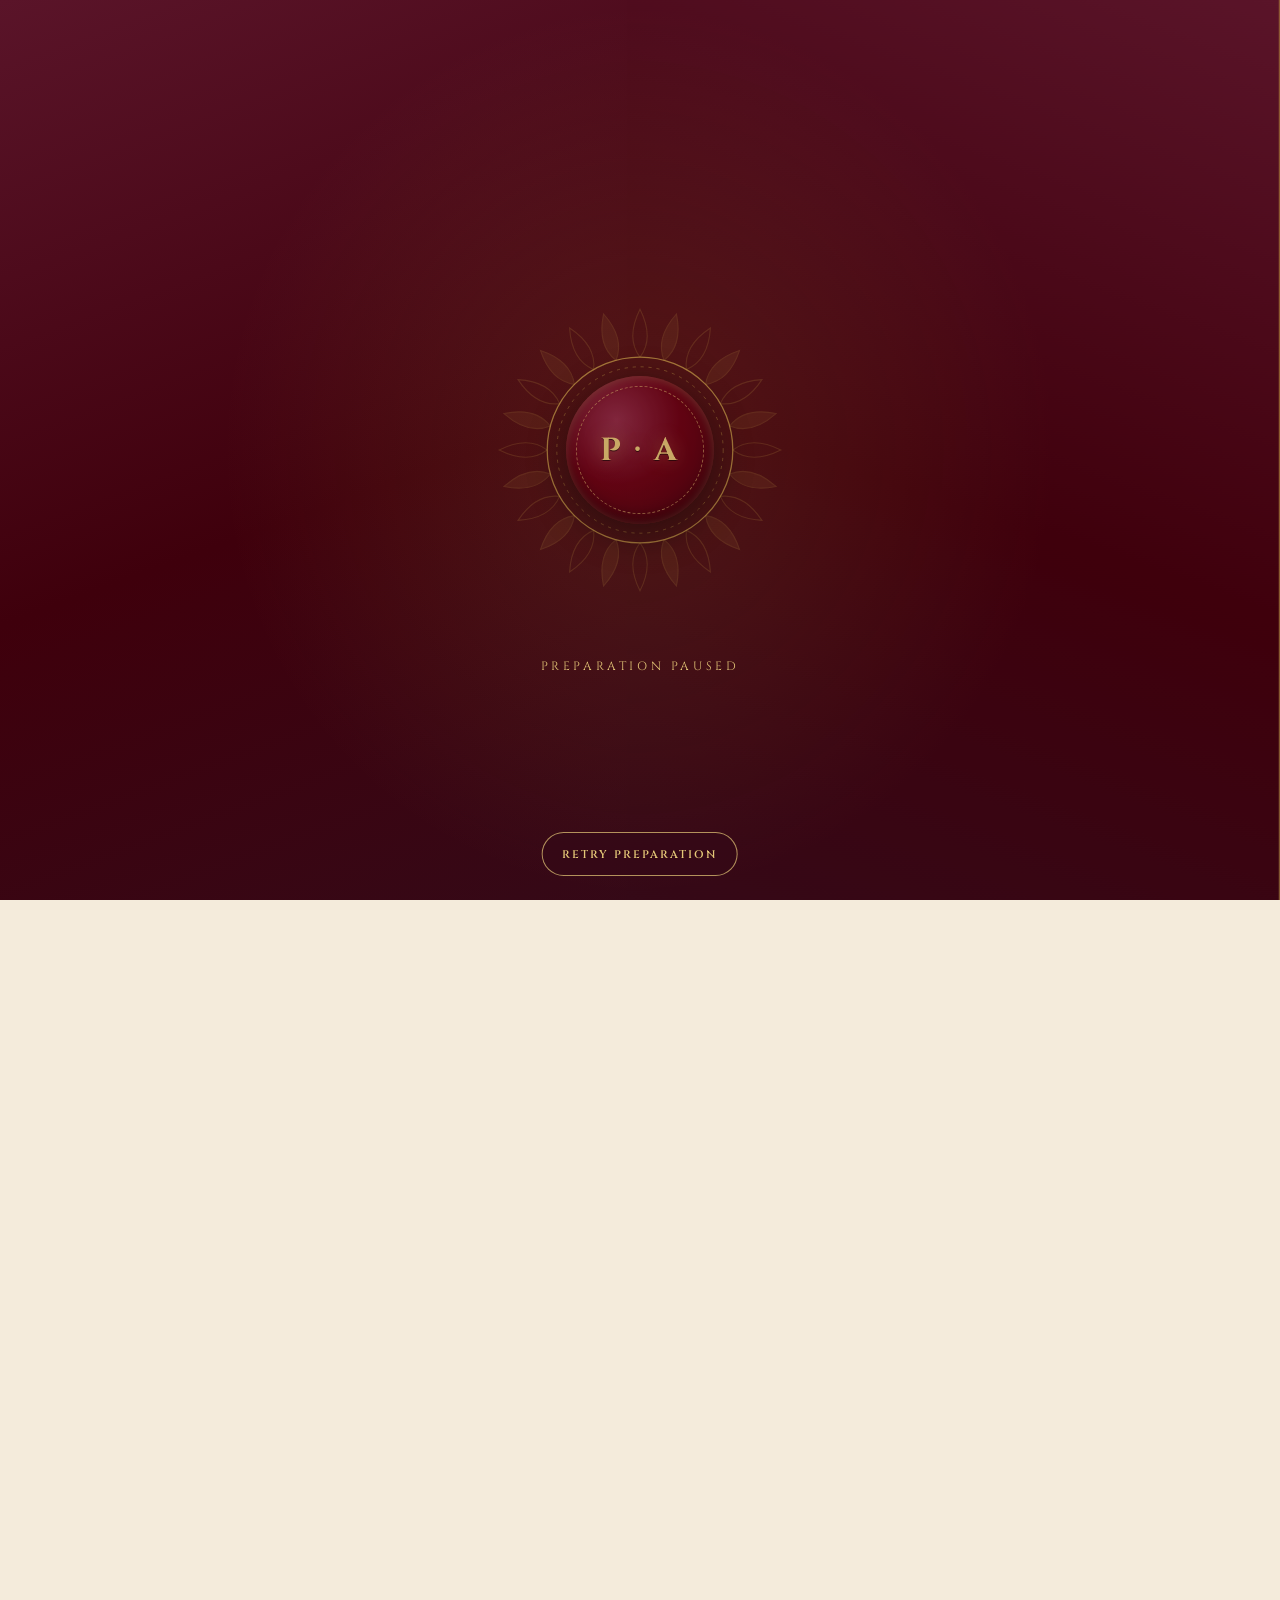
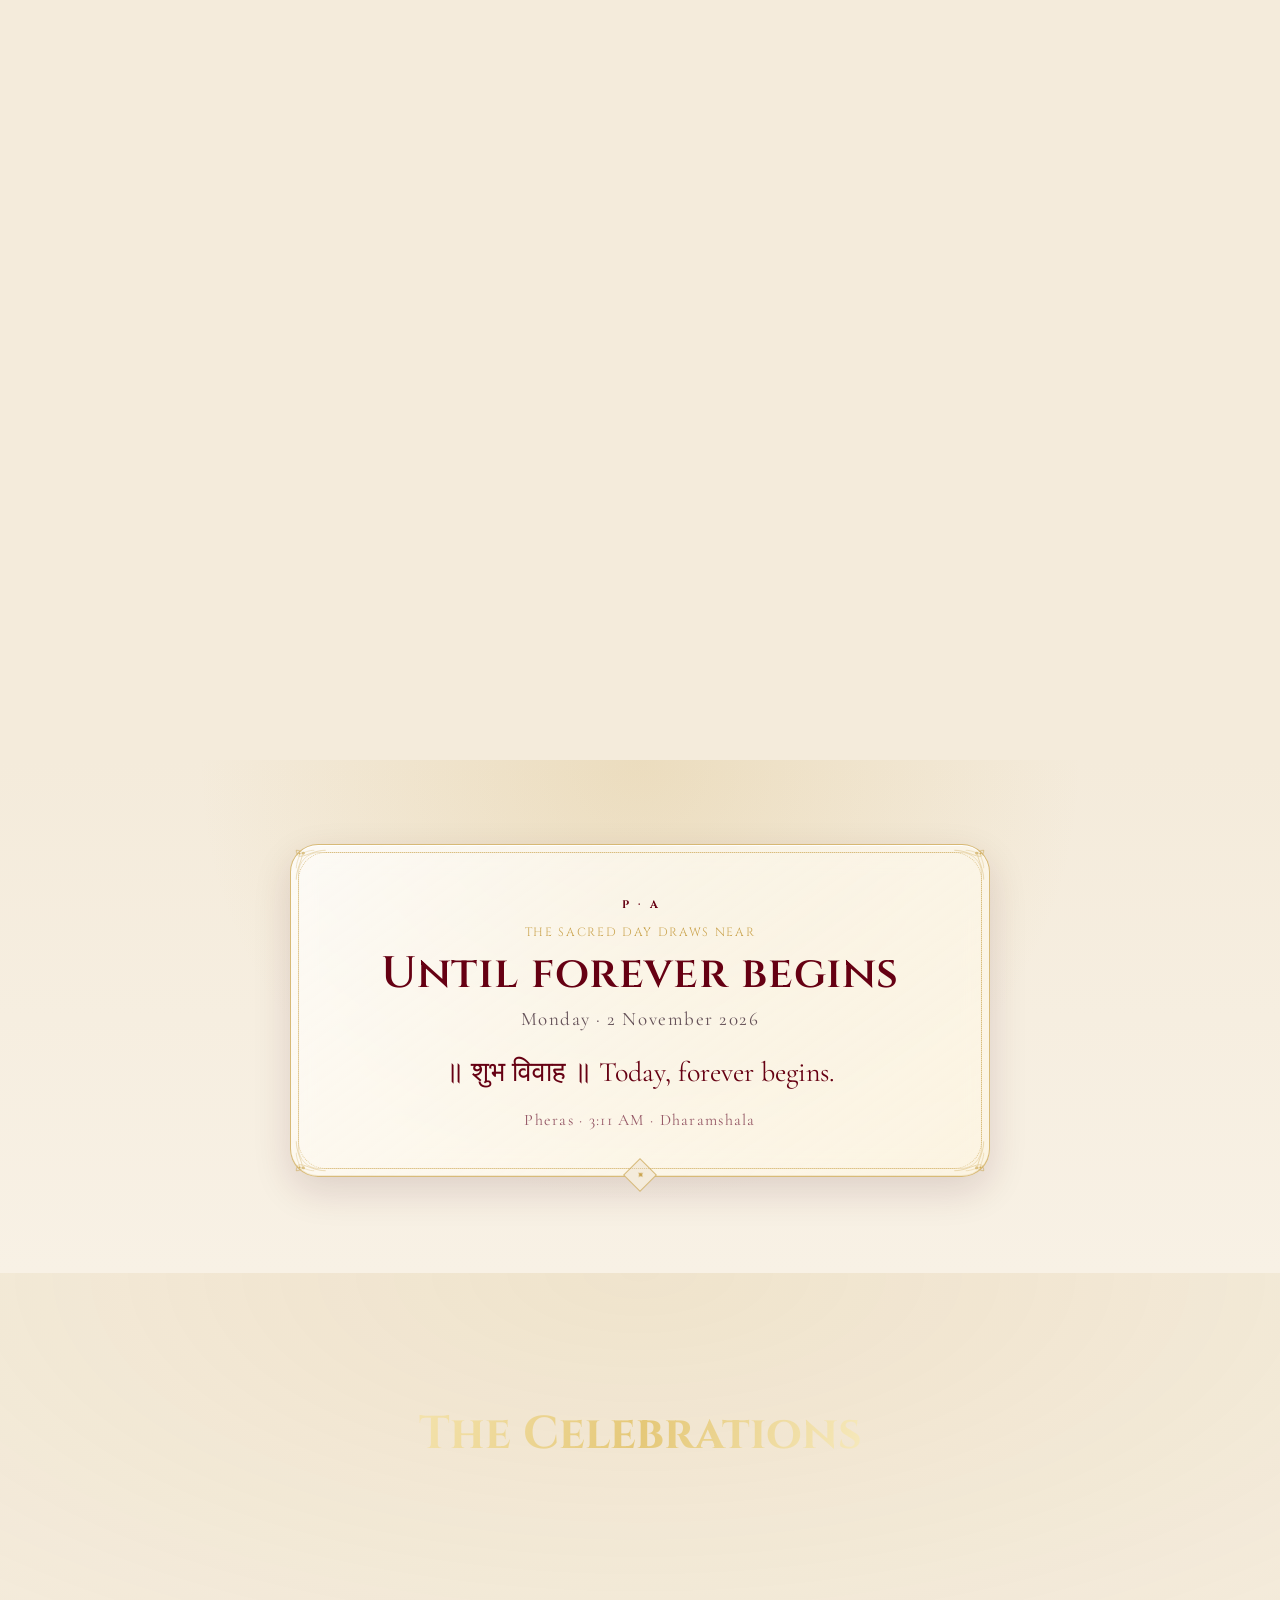
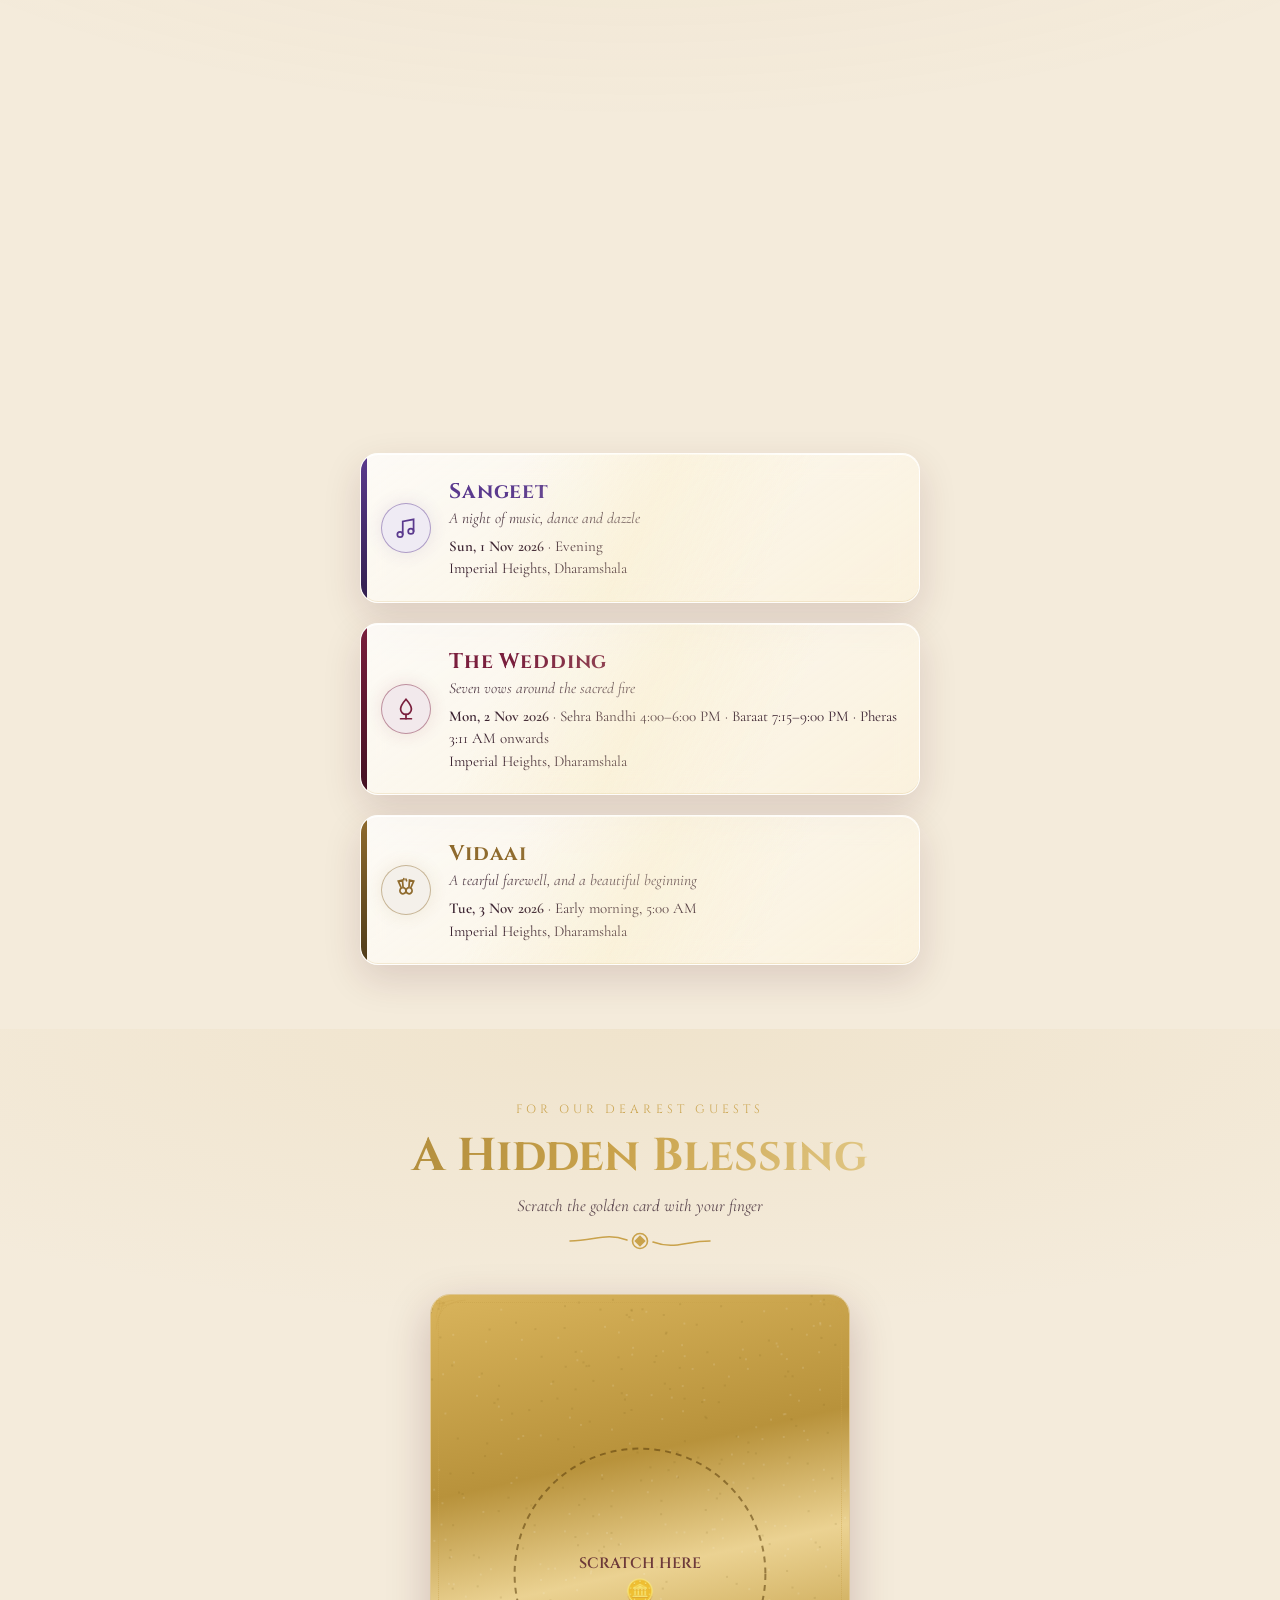
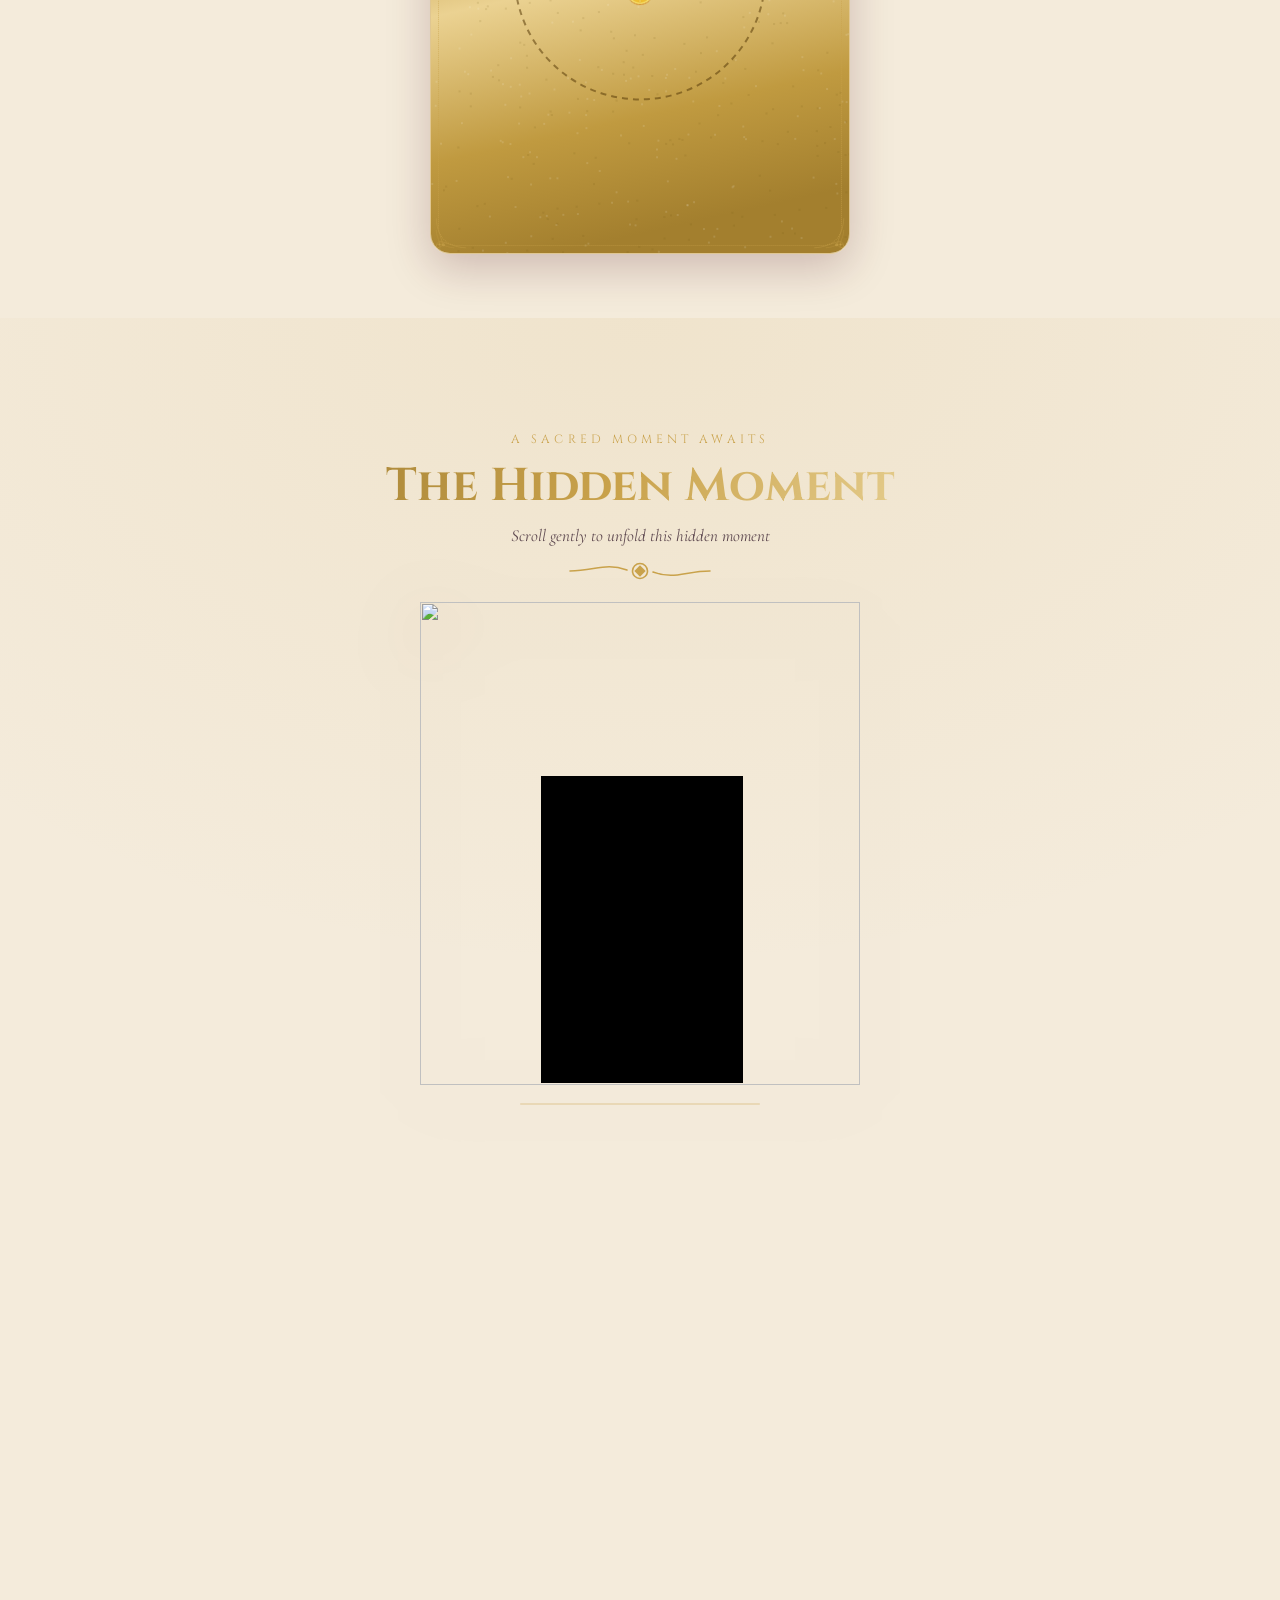
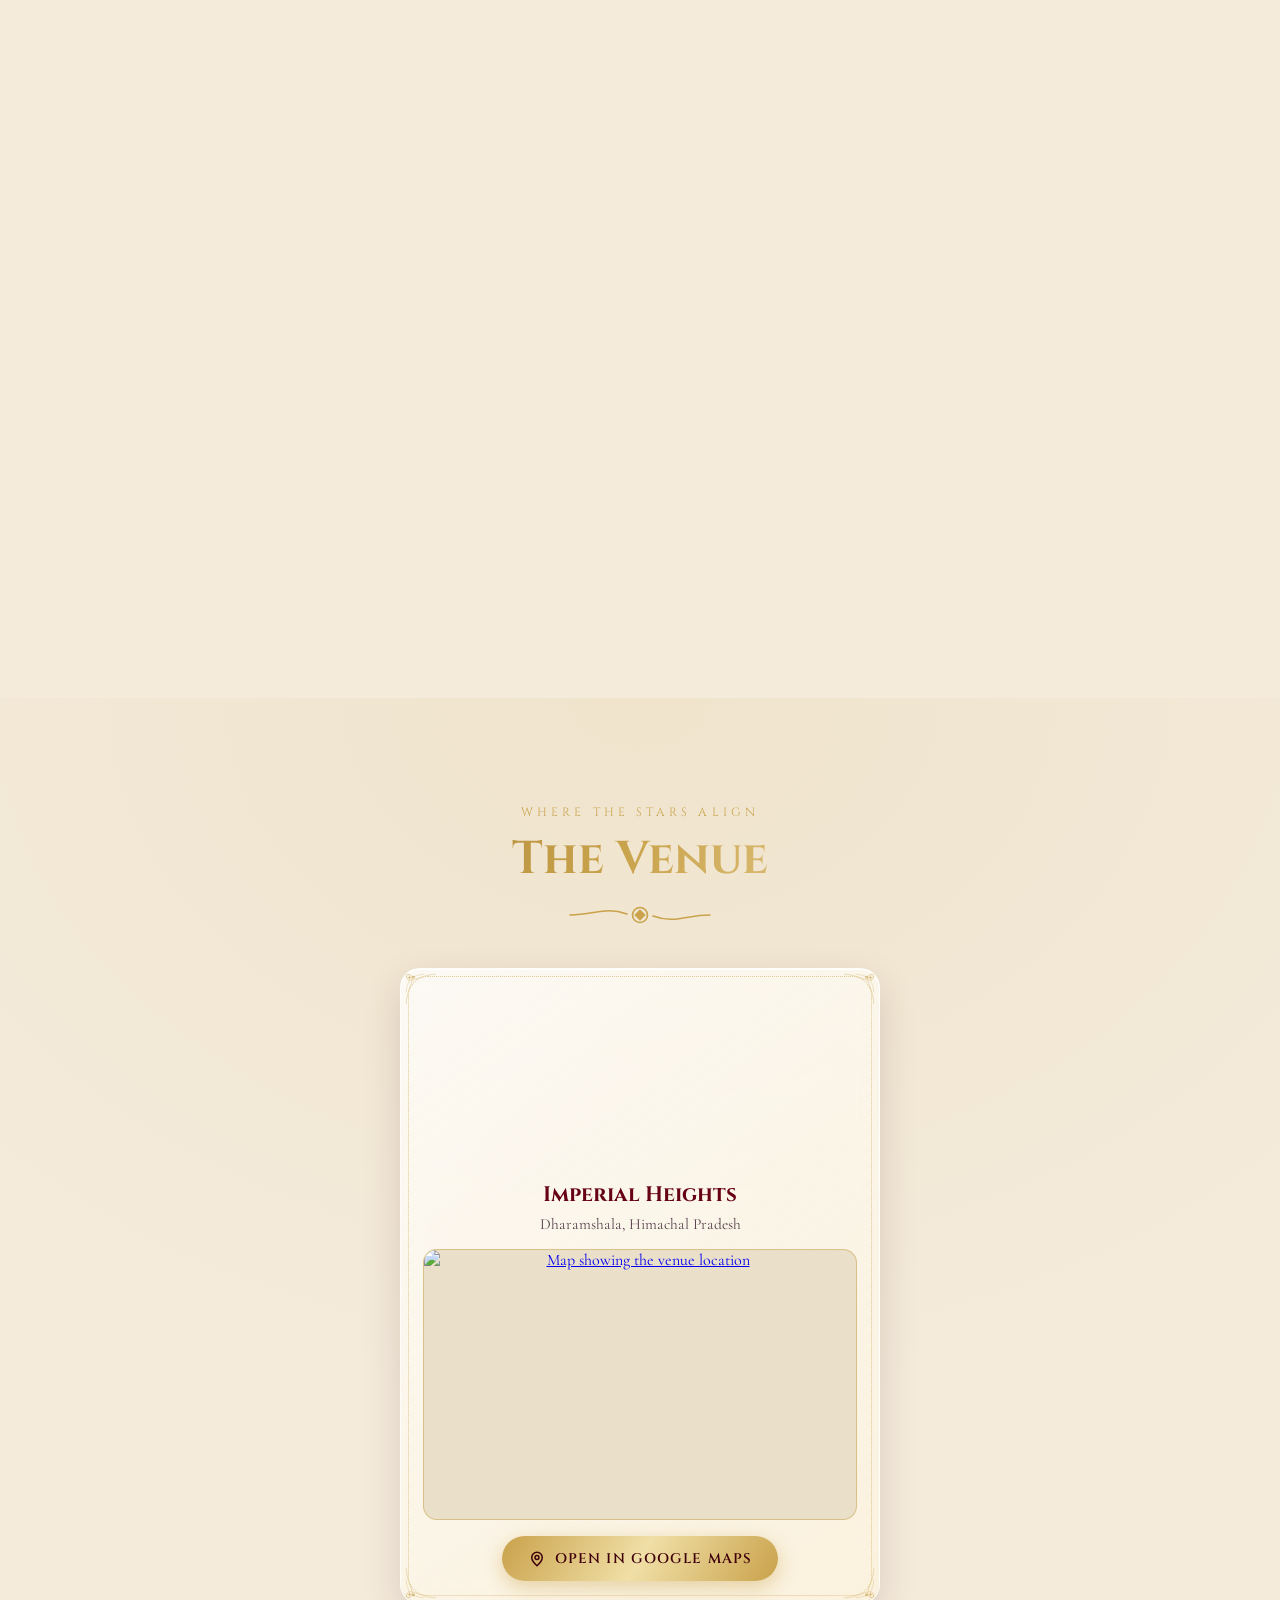
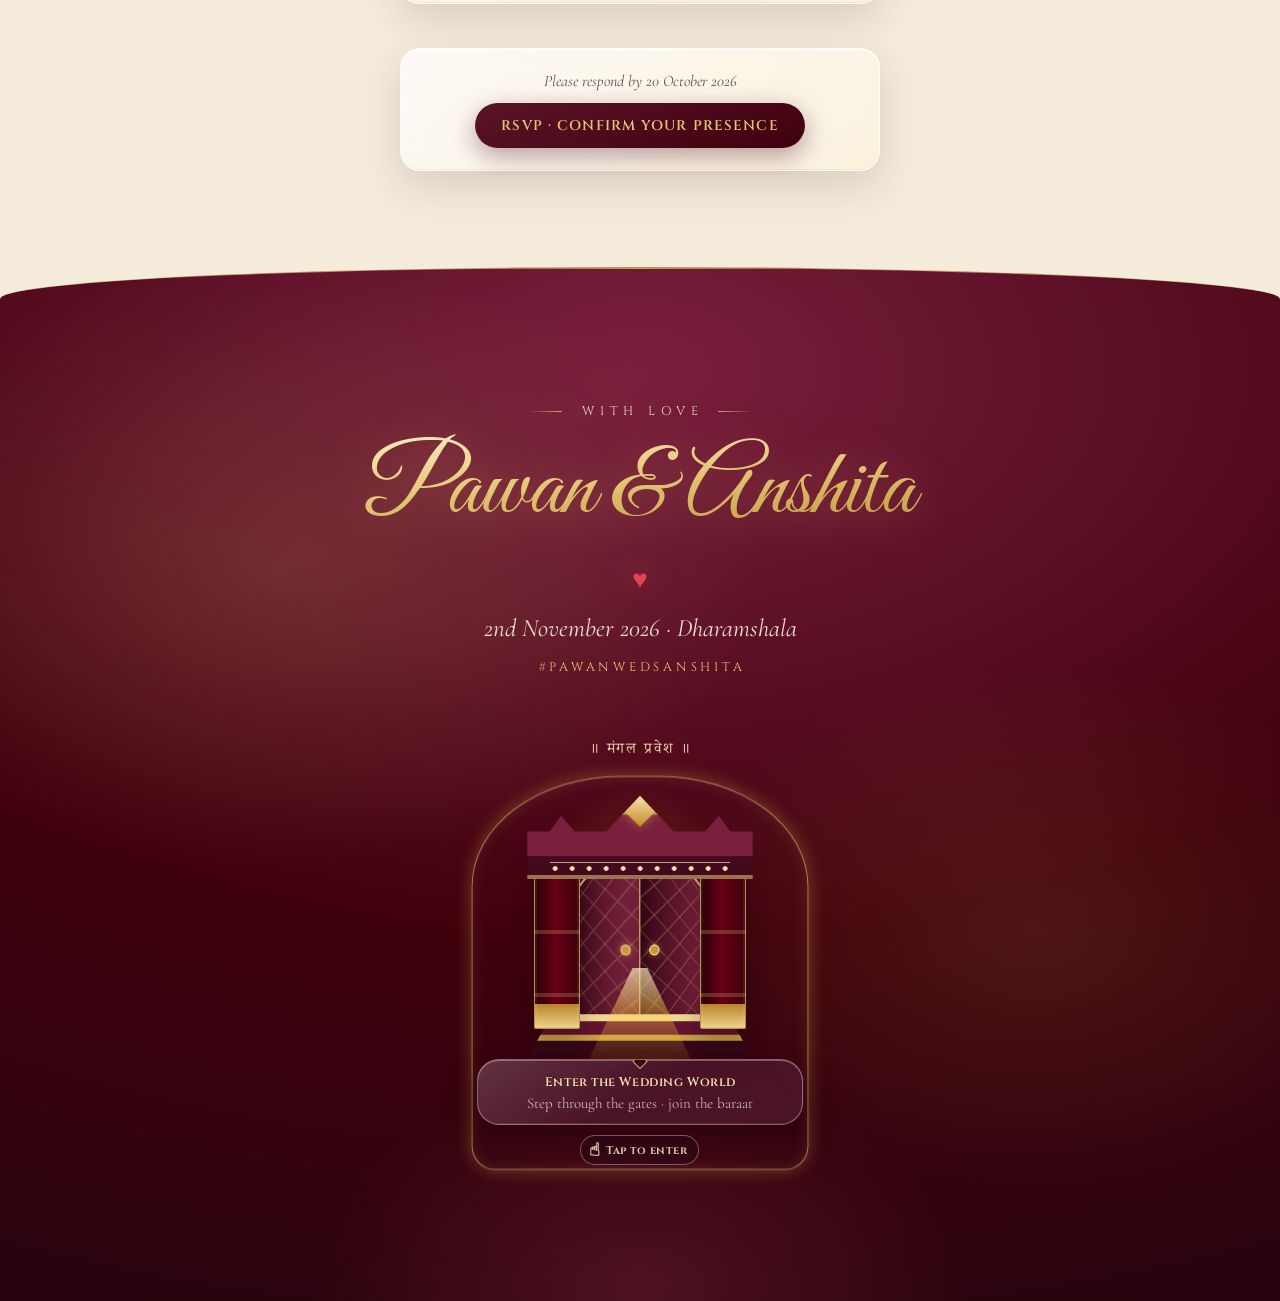
==== index.html @ 1e633538 "Add files via upload" ====
<!DOCTYPE html>
<html lang="en">
<head>
<meta charset="UTF-8">
<meta name="viewport" content="width=device-width, initial-scale=1.0, viewport-fit=cover">
<title>Pawan ♥ Anshita — A Royal Wedding Invitation</title>
<meta name="description" content="With the blessings of Lord Ganesha, join us for the royal wedding of Pawan & Anshita — 2 November 2026, Imperial Heights, Dharamshala.">
<meta name="theme-color" content="#3F000C">
<meta property="og:title" content="Pawan ♥ Anshita — The Royal Wedding">
<meta property="og:description" content="You are royally invited. Scroll to open the invitation.">
<meta property="og:image" content="assets/stills/world.webp">
<link rel="preconnect" href="https://fonts.googleapis.com">
<link rel="preconnect" href="https://fonts.gstatic.com" crossorigin>
<link href="https://fonts.googleapis.com/css2?family=Cinzel:wght@400;600;700&family=Cormorant+Garamond:ital,wght@0,400;0,500;0,600;1,400&family=Great+Vibes&family=Noto+Serif+Devanagari:wght@400;600&display=swap" rel="stylesheet">
<link rel="stylesheet" href="styles.css?v=20260720-sides">
</head>
<body class="is-loading">

<!-- ═══════════════ THE SEAL (loader / entry) ═══════════════ -->
<div id="loader" aria-label="Opening invitation">
  <div class="door door-l"></div>
  <div class="door door-r"></div>
  <div class="loader-center">
    <svg id="mandala" viewBox="-100 -100 200 200" aria-hidden="true">
      <g id="mandala-spin">
        <g id="petal-ring"></g>
        <circle r="58" fill="none" stroke="currentColor" stroke-width=".8" opacity=".7"/>
        <circle r="52" fill="none" stroke="currentColor" stroke-width=".4" stroke-dasharray="2 3" opacity=".6"/>
      </g>
      <circle id="progress-ring" r="66" fill="none" stroke="currentColor" stroke-width="1.6"
              stroke-linecap="round" transform="rotate(-90)"/>
    </svg>
    <button id="seal-btn" disabled aria-label="Open the invitation">
      <span class="seal-monogram">P · A</span>
      <span class="seal-rim"></span>
    </button>
    <p id="loader-status" role="status" aria-live="polite"><span id="loader-copy">Preparing our royal invitations to your esteemed self…</span> <span id="loader-pct">0%</span></p>
    <button id="loader-retry" class="hidden" type="button">Retry preparation</button>
    <p id="loader-tap" class="hidden">Tap the seal to open</p>
  </div>
</div>

<!-- ═══════════════ AMBIENT PETALS ═══════════════ -->
<canvas id="petals" aria-hidden="true"></canvas>

<!-- ═══════════════ HERO — THE UNFOLDING ═══════════════ -->
<section id="hero">
  <div class="hero-sticky">
    <canvas id="scrub" aria-hidden="true"></canvas>
    <div class="vignette" aria-hidden="true"></div>

    <!-- Wide-screen editorial side notes — decorative and deliberately CSS-only -->
    <div class="hero-side hero-side-left" aria-hidden="true">
      <span class="hero-side-dev">वधू</span>
      <span class="hero-side-role">The Bride</span>
      <span class="hero-side-rule"></span>
      <em>Grace in every step</em>
      <small>02 · XI · 2026</small>
    </div>
    <div class="hero-side hero-side-right" aria-hidden="true">
      <span class="hero-side-dev">वर</span>
      <span class="hero-side-role">The Groom</span>
      <span class="hero-side-rule"></span>
      <em>Joy in every beat</em>
      <small>Dharamshala · HP</small>
    </div>

    <!-- Crown — a quiet, constant signature above the unfolding world -->
    <div id="hero-crown" aria-hidden="true">
      <span class="crown-mono">P · A</span>
      <span class="crown-rule"></span>
      <span class="crown-chapter">A Royal Union</span>
    </div>

    <!-- One permanent message: the imagery moves, the invitation remains serene. -->
    <div class="beat beat-static">
      <div class="hero-copy-glass">
        <p class="eyebrow">॥ शुभ विवाह ॥</p>
        <h1 class="names"><span class="name-word">Pawan</span> <span class="amp">♥</span> <span class="name-word">Anshita</span></h1>
        <p class="hero-vow">Two souls · Seven vows · One forever</p>
        <div class="scroll-hint" aria-hidden="true"><span>Scroll to witness their story</span><i class="chev"></i></div>
      </div>
    </div>
  </div>
</section>

<!-- ═══════════════ THE COUNTDOWN ═══════════════ -->
<section id="countdown-section" aria-labelledby="countdown-title">
  <div class="countdown-card ornate-frame">
    <span class="countdown-sigil" aria-hidden="true">P · A</span>
    <p class="eyebrow">The sacred day draws near</p>
    <h2 id="countdown-title">Until forever begins</h2>
    <p class="countdown-date">Monday · 2 November 2026</p>
    <div id="countdown" class="countdown" role="timer" aria-label="Countdown to the wedding">
      <div class="cd-cell"><span class="cd-num" id="cd-d">–</span><span class="cd-lbl">Days</span></div>
      <div class="cd-cell"><span class="cd-num" id="cd-h">–</span><span class="cd-lbl">Hours</span></div>
      <div class="cd-cell"><span class="cd-num" id="cd-m">–</span><span class="cd-lbl">Mins</span></div>
      <div class="cd-cell"><span class="cd-num" id="cd-s">–</span><span class="cd-lbl">Secs</span></div>
    </div>
    <p class="countdown-detail">Pheras · 3:11 AM · Dharamshala</p>
  </div>
</section>

<!-- ═══════════════ THE CELEBRATIONS ═══════════════ -->
<section id="events">
  <img loading="lazy" class="decor decor-toran" src="assets/decor/toran.webp" alt="" aria-hidden="true">
  <img loading="lazy" class="decor decor-elephant" data-depth="0.22" src="assets/decor/elephant.webp" alt="" aria-hidden="true">
  <img loading="lazy" class="decor decor-umbrella" data-depth="0.38" src="assets/decor/umbrella.webp" alt="" aria-hidden="true">
  <header class="sec-head">
    <p class="eyebrow">Four days of festivity</p>
    <h2 class="sec-title gold-foil">The Celebrations</h2>
  </header>
  <div id="event-cards"></div>
</section>


<!-- ═══════════════ BLESSINGS · SCRATCH ═══════════════ -->
<section id="blessings">
  <header class="sec-head">
    <p class="eyebrow">For our dearest guests</p>
    <h2 class="sec-title gold-foil">A Hidden Blessing</h2>
    <p class="sec-sub">Scratch the golden card with your finger</p>
  </header>

  <div id="scratch-wrap" class="ornate-frame">
    <div id="scratch-under">
      <div id="venue-3d-stage">
        <img id="venue-3d-img" src="assets/stills/venue_building.webp" alt="Imperial Heights Resort, the wedding venue" loading="lazy">
      </div>
      <div class="scratch-msg">
        <h3 id="scratch-heading">A little secret, just for you</h3>
        <p id="scratch-message"></p>
      </div>
    </div>
    <canvas id="scratch-foil"></canvas>
  </div>

  <img loading="lazy" class="decor decor-lotus" data-depth="0.3" src="assets/decor/lotus.webp" alt="" aria-hidden="true">
</section>

<!-- ═══════════════ THE HIDDEN MOMENT (scroll-driven) ═══════════════ -->
<section id="sanctum">
  <div id="sanctum-stage">
    <header class="sec-head">
      <p class="eyebrow" id="sanctum-eyebrow">A sacred moment awaits</p>
      <h2 class="sec-title gold-foil" id="sanctum-heading">The Hidden Moment</h2>
      <p class="sec-sub" id="sanctum-hint"></p>
    </header>
    <div id="sanctum-portal">
      <div id="sanctum-view">
        <canvas id="sanctum-canvas" aria-hidden="true"></canvas>
        <img loading="lazy" id="sanctum-poster" src="assets/stills/sanctum_start.webp" alt="A hidden origami moment, veiled">
        <div id="sanctum-veil">
          <span class="veil-lotus">🪷</span>
          <span class="veil-text" id="sanctum-veil-text"></span>
          <span class="veil-progress hidden" id="sanctum-progress"></span>
        </div>
      </div>
      <img loading="lazy" class="sanctum-arch" src="assets/decor/arch.webp" alt="" aria-hidden="true">
    </div>
    <div id="sanctum-filmbar" aria-hidden="true">
      <span class="bar"><span class="fill" id="sanctum-fill"></span></span>
    </div>
  </div>
</section>

<!-- ═══════════════ VENUE & RSVP ═══════════════ -->
<section id="venue">
  <img class="decor decor-toran decor-toran-2" src="assets/decor/toran.webp" alt="" aria-hidden="true">
  <header class="sec-head">
    <p class="eyebrow">Where the stars align</p>
    <h2 class="sec-title gold-foil">The Venue</h2>
  </header>

  <div class="venue-card ornate-frame">
    <div class="venue-art" style="background-image:url('assets/stills/venue_art.webp')"></div>
    <div class="venue-info">
      <h3 id="venue-name">Imperial Heights</h3>
      <p id="venue-address">Dharamshala, Himachal Pradesh</p>
      <a id="map-link" href="#" target="_blank" rel="noopener" aria-label="Open venue location in Google Maps">
        <img src="assets/stills/map.webp" width="1230" height="607" loading="lazy" decoding="async" alt="Map showing the venue location">
      </a>
      <a id="maps-btn" class="btn-gold" href="#" target="_blank" rel="noopener">
        <svg viewBox="0 0 24 24" width="18" height="18" fill="none" stroke="currentColor" stroke-width="2"><path d="M12 21s-7-6.1-7-11a7 7 0 1 1 14 0c0 4.9-7 11-7 11z"/><circle cx="12" cy="10" r="2.6"/></svg>
        Open in Google Maps
      </a>
    </div>
  </div>

  <div class="rsvp-block">
    <p id="rsvp-deadline" class="rsvp-deadline"></p>
    <button id="rsvp-btn" class="btn-maroon">RSVP · Confirm Your Presence</button>
  </div>

  <footer id="finale">
    <p class="finale-eyebrow"><span class="fe-rule"></span>With love<span class="fe-rule"></span></p>
    <h3 class="finale-script">Pawan &amp; Anshita</h3>
    <p class="finale-heart" aria-hidden="true">♥</p>
    <p class="finale-date">2nd November 2026 · Dharamshala</p>
    <p class="finale-tag">#PawanWedsAnshita</p>
    <div class="world-gateway" aria-labelledby="world-gateway-title">
      <p class="world-gateway-kicker" lang="hi">॥ मंगल प्रवेश ॥</p>
      <a id="world-portal-link" class="world-portal-link" href="./world/index.html"
        aria-labelledby="world-gateway-title world-gateway-hint">
        <span class="world-portal-visual" aria-hidden="true">
          <span class="world-gate-crown"></span>
          <span class="world-gate-opening">
            <span class="world-gate-door world-gate-door-left"></span>
            <span class="world-gate-door world-gate-door-right"></span>
          </span>
          <span class="world-gate-threshold"></span>
          <span class="world-gate-path"></span>
        </span>
        <span class="world-portal-action">
          <strong id="world-gateway-title">Enter the Wedding World</strong>
          <small id="world-gateway-hint">Step through the gates · join the baraat</small>
        </span>
        <span class="portal-tap-cue" aria-hidden="true">
          <span class="portal-tap-hand">&#9757;&#65038;</span>
          <span>Tap to enter</span>
        </span>
      </a>
    </div>
  </footer>
</section>

<!-- ═══════════════ RSVP MODAL ═══════════════ -->
<div id="rsvp-modal" class="hidden" role="dialog" aria-modal="true" aria-hidden="true" aria-label="RSVP form">
  <div class="modal-sheet">
    <button id="rsvp-close" aria-label="Close">✕</button>
    <h3 class="gold-foil">Confirm Your Presence</h3>
    <div id="rsvp-frame-slot"></div>
  </div>
</div>


<!-- Sound toggle -->
<button id="sound-toggle" class="hidden" aria-label="Toggle sound">
  <svg viewBox="0 0 24 24" width="19" height="19" fill="none" stroke="currentColor" stroke-width="1.7" stroke-linecap="round" stroke-linejoin="round" aria-hidden="true">
    <path d="M18 8a6 6 0 1 0-12 0c0 7-3 9-3 9h18s-3-2-3-9Z"/>
    <path d="M9.5 20a2.5 2.5 0 0 0 5 0"/>
  </svg>
</button>

<!-- Full-screen handoff into the separately loaded 3D wedding world -->
<div id="portal-transition" aria-hidden="true">
  <div class="portal-transition-rays" aria-hidden="true"></div>
  <p class="portal-transition-copy" role="status" aria-live="polite">
    <span>॥ शुभ विवाह ॥</span>
    <strong>The baraat awaits</strong>
  </p>
</div>

<script src="config.js?v=20260723-pawan-anshita"></script>
<script src="app.js?v=20260720-parallax"></script>
</body>
</html>
---- styles.css ----
/* ═══════════════════════════════════════════════════════════
   ROYAL WEDDING INVITE — STYLES
   Mobile-first · 60fps · gold-on-maroon royal theme
   ═══════════════════════════════════════════════════════════ */

:root {
  --maroon: #660013;
  --maroon-deep: #3F000C;
  --gold: #C9A24B;
  --gold-soft: #E5C878;
  --ivory: #F4EBDB;
  --ink: #3A2230;
  --vh: 1vh; /* corrected by JS to avoid URL-bar jumps */
  --serif-display: "Cinzel", serif;
  --serif-body: "Cormorant Garamond", serif;
  --serif-dev: "Noto Serif Devanagari", serif;
  --glass-fill: linear-gradient(145deg, rgba(255,255,255,.76), rgba(255,247,225,.54));
  --glass-stroke: rgba(255,255,255,.78);
  --glass-shadow: 0 14px 38px rgba(74,15,34,.14), inset 0 1px 0 rgba(255,255,255,.9), inset 0 -1px 0 rgba(201,162,75,.18);
}

* { margin: 0; padding: 0; box-sizing: border-box; }
html { scroll-behavior: auto; }
body {
  font-family: var(--serif-body);
  background: var(--ivory);
  color: var(--ink);
  overflow-x: hidden;
  -webkit-font-smoothing: antialiased;
  overscroll-behavior-y: none;
}
body.is-loading { overflow: hidden; }
.hidden { display: none !important; }
img { max-width: 100%; }
button { font-family: inherit; cursor: pointer; }
:where(a, button, input, select, textarea):focus-visible {
  outline: 3px solid var(--gold-soft);
  outline-offset: 3px;
}

/* Handmade-paper grain over everything — the single biggest "expensive" cue */
body::after {
  content: "";
  position: fixed; inset: 0;
  z-index: 66;
  pointer-events: none;
  background-image: url("data:image/svg+xml,%3Csvg xmlns='http://www.w3.org/2000/svg' width='220' height='220'%3E%3Cfilter id='n'%3E%3CfeTurbulence type='fractalNoise' baseFrequency='.85' numOctaves='2' stitchTiles='stitch'/%3E%3C/filter%3E%3Crect width='220' height='220' filter='url(%23n)' opacity='.55'/%3E%3C/svg%3E");
  opacity: .05;
  mix-blend-mode: multiply;
}

/* ── Gold foil text ───────────────────────────────────────── */
.gold-foil {
  background: linear-gradient(105deg,
    #8a6a25 0%, var(--gold) 22%, #f6e7b6 40%, var(--gold-soft) 50%,
    #f9efc9 60%, var(--gold) 78%, #8a6a25 100%);
  background-size: 220% 100%;
  -webkit-background-clip: text;
  background-clip: text;
  color: transparent;
  background-position: 50% 0;
}
@keyframes foil-sheen {
  0%, 100% { background-position: 0% 0; }
  50%      { background-position: 100% 0; }
}
.sec-head.shown .gold-foil { animation: foil-sheen 1.15s ease-out .15s both; }

.eyebrow {
  font-family: var(--serif-display);
  font-size: 12px;
  letter-spacing: .14em;
  text-transform: uppercase;
  color: var(--gold);
  opacity: .95;
}

/* ═══════════════ LOADER — THE SEAL ═══════════════ */
#loader {
  position: fixed; inset: 0; z-index: 100;
  display: grid; place-items: center;
  color: var(--gold);
  touch-action: none;
  overscroll-behavior: none;
}
.door {
  position: absolute; top: 0; bottom: 0; width: 51%;
  background:
    radial-gradient(120% 90% at 100% 50%, rgba(201,162,75,.14), transparent 55%),
    linear-gradient(160deg, #5a1429 0%, var(--maroon-deep) 55%, #350917 100%);
  transition: transform 1.5s cubic-bezier(.7, 0, .2, 1);
  will-change: transform;
}
.door-l { left: 0;  border-right: 1px solid rgba(201,162,75,.5);
  background-position: right center; }
.door-r { right: 0; border-left: 1px solid rgba(201,162,75,.5);
  transform: scaleX(-1); }
#loader.open .door-l { transform: translateX(-101%); }
#loader.open .door-r { transform: scaleX(-1) translateX(-101%); }
#loader.open .loader-center { opacity: 0; transform: scale(1.35); }
#loader.gone { display: none; }

.loader-center {
  position: relative; z-index: 2;
  display: grid; place-items: center;
  transition: opacity .8s ease, transform .9s ease;
}
#mandala {
  width: min(72vw, 320px); height: min(72vw, 320px);
  overflow: visible;
}
#mandala-spin { animation: spin 60s linear infinite; transform-origin: 0 0; }
@keyframes spin { to { transform: rotate(360deg); } }
#progress-ring { stroke-dasharray: 414.7; stroke-dashoffset: 414.7; transition: stroke-dashoffset .35s ease; }

#seal-btn {
  position: absolute;
  width: min(34vw, 148px); height: min(34vw, 148px);
  border-radius: 50%;
  border: none;
  background:
    radial-gradient(circle at 34% 30%, #8c2b47 0%, var(--maroon) 45%, var(--maroon-deep) 100%);
  box-shadow:
    0 10px 40px rgba(0,0,0,.55),
    inset 0 2px 10px rgba(255,220,160,.25),
    inset 0 -6px 16px rgba(0,0,0,.45);
  display: grid; place-items: center;
  transition: transform .3s ease, box-shadow .3s ease;
}
#seal-btn:disabled { opacity: .82; }
#seal-btn:not(:disabled) { animation: seal-pulse 2.2s ease-in-out infinite; }
@keyframes seal-pulse {
  0%,100% { transform: scale(1); }
  50%     { transform: scale(1.05); box-shadow: 0 14px 52px rgba(201,162,75,.35), inset 0 2px 10px rgba(255,220,160,.3), inset 0 -6px 16px rgba(0,0,0,.45); }
}
.seal-monogram {
  font-family: var(--serif-display);
  font-size: clamp(20px, 7vw, 32px);
  font-weight: 700;
  color: var(--gold-soft);
  text-shadow: 0 1px 0 rgba(0,0,0,.6), 0 0 18px rgba(229,200,120,.4);
  letter-spacing: .08em;
}
.seal-rim {
  position: absolute; inset: 7%;
  border-radius: 50%;
  border: 1.5px dashed rgba(229,200,120,.55);
  pointer-events: none;
}
#loader-status, #loader-tap {
  position: absolute; bottom: -64px; width: 100vw; text-align: center;
  font-family: var(--serif-display);
  font-size: 12px; letter-spacing: .3em; text-transform: uppercase;
  color: var(--gold-soft);
}
#loader-tap { animation: fade-blink 1.8s ease-in-out infinite; }
#loader-retry {
  position: fixed;
  left: 50%;
  bottom: calc(env(safe-area-inset-bottom, 0px) + 24px);
  z-index: 3;
  min-height: 44px;
  padding: 0 20px;
  transform: translateX(-50%);
  border: 1px solid rgba(229,200,120,.72);
  border-radius: 999px;
  color: var(--gold-soft);
  background: rgba(53,9,23,.82);
  font: 600 11px/1 var(--serif-display);
  letter-spacing: .18em;
  text-transform: uppercase;
  white-space: nowrap;
  touch-action: manipulation;
}
#loader-retry:active { background: rgba(109,26,51,.96); }
@keyframes fade-blink { 0%,100% { opacity: .55; } 50% { opacity: 1; } }

/* ═══════════════ PETALS ═══════════════ */
#petals {
  position: fixed; inset: 0; z-index: 60;
  pointer-events: none;
}

/* ═══════════════ HERO ═══════════════ */
#hero { position: relative; background: var(--ivory); }
.hero-sticky {
  position: sticky; top: 0;
  height: calc(var(--vh) * 100);
  overflow: hidden;
  contain: paint;
  isolation: isolate;
}
#scrub {
  position: absolute; inset: 0;
  width: 100%; height: 100%;
  background: var(--ivory);
}
/* A static wash of golden light keeps the scene luminous without repainting
   a full-screen blended layer throughout the scroll. */
.hero-sticky::after {
  content: "";
  position: absolute; inset: -30%;
  pointer-events: none;
  background: radial-gradient(ellipse 34% 26% at 50% 50%, rgba(255,232,170,.5), transparent 70%);
  mix-blend-mode: soft-light;
}
.vignette {
  position: absolute; inset: -2px; pointer-events: none;
  /* feathers the floating world into the page ivory — no hard frame edges */
  background:
    radial-gradient(ellipse 78% 54% at 50% 42%, transparent 56%, var(--ivory) 92%),
    linear-gradient(to bottom, var(--ivory) 0%, transparent 12%, transparent 80%, var(--ivory) 97%);
}

/* Editorial side notes occupy only genuinely empty wide-screen margins. */
.hero-side { display: none; }
@media (min-width: 1180px) and (min-aspect-ratio: 4 / 3) {
  .hero-side {
    --side-outer: clamp(48px, 8vw, 170px);
    --side-enter: -14px;
    position: absolute;
    top: 50%;
    z-index: 2;
    width: min(280px, calc(50vw - 36.5vh - var(--side-outer) - 28px));
    display: grid;
    justify-items: center;
    gap: 13px;
    color: var(--maroon);
    text-align: center;
    pointer-events: none;
    user-select: none;
    contain: layout paint;
    opacity: 0;
    transform: translate3d(var(--side-enter), -50%, 0);
    transition: opacity 1.15s ease .65s, transform 1.3s cubic-bezier(.2,.75,.25,1) .55s;
  }
  .hero-side-left { left: var(--side-outer); }
  .hero-side-right {
    --side-enter: 14px;
    right: var(--side-outer);
  }
  #hero.entered .hero-side {
    opacity: .92;
    transform: translate3d(0, -50%, 0);
  }
  .hero-side > * { position: relative; }
  .hero-side-dev {
    font-family: var(--serif-dev);
    font-size: 30px;
    font-weight: 600;
    color: var(--gold);
    text-shadow: 0 1px 0 rgba(255,255,255,.6);
  }
  .hero-side-role {
    font-family: var(--serif-display);
    font-size: 11px;
    letter-spacing: .44em;
    text-indent: .44em;
    text-transform: uppercase;
    color: rgba(109,26,51,.8);
  }
  .hero-side-rule {
    width: min(140px, 78%);
    height: 1px;
    margin: 3px 0;
    background: linear-gradient(90deg, transparent, rgba(201,162,75,.9), transparent);
  }
  .hero-side-rule::after {
    content: "";
    position: absolute;
    top: 50%; left: 50%;
    width: 6px; height: 6px;
    border: 1px solid var(--gold);
    background: var(--ivory);
    transform: translate(-50%, -50%) rotate(45deg);
  }
  .hero-side em {
    font-family: var(--serif-body);
    font-style: italic;
    font-size: clamp(18px, 1.5vw, 23px);
    font-weight: 500;
    line-height: 1.3;
    color: rgba(58,34,48,.85);
  }
  .hero-side small {
    margin-top: 1px;
    font-family: var(--serif-display);
    font-size: 9.5px;
    letter-spacing: .32em;
    text-indent: .32em;
    text-transform: uppercase;
    color: rgba(109,26,51,.62);
  }
}

/* Crown — a quiet signature above the world */
#hero-crown {
  position: absolute;
  top: calc(env(safe-area-inset-top, 0px) + 18px);
  left: 0; right: 0;
  display: grid; justify-items: center; gap: 7px;
  pointer-events: none;
  z-index: 3;
}
.crown-mono {
  font-family: var(--serif-display);
  font-size: 13px; font-weight: 700;
  letter-spacing: .18em;
  color: var(--maroon);
  border: 1px solid rgba(201,162,75,.75);
  border-radius: 999px;
  padding: 7px 14px 6px;
  background: rgba(244,235,219,.55);
  -webkit-backdrop-filter: blur(6px);
  backdrop-filter: blur(6px);
  box-shadow: 0 2px 14px rgba(74,15,34,.12);
}
.crown-rule {
  width: 46px; height: 1px;
  background: linear-gradient(90deg, transparent, var(--gold), transparent);
}
.crown-chapter {
  font-family: var(--serif-display);
  font-size: 10.5px;
  letter-spacing: .18em; text-transform: uppercase;
  color: var(--maroon);
  opacity: .85;
}

.beat {
  position: absolute; inset: 0;
  display: flex; flex-direction: column;
  align-items: center; justify-content: flex-end;
  text-align: center;
  padding: 0 16px calc(env(safe-area-inset-bottom, 0px) + 20px);
  opacity: 0;
  pointer-events: none;
  will-change: opacity, transform;
}
.beat > * { position: relative; }
.beat-static {
  opacity: 1;
  visibility: visible;
  transform: none;
  will-change: auto;
}

.hero-copy-glass {
  width: min(100%, 560px);
  padding: 17px 18px 15px;
  border: 1px solid var(--glass-stroke);
  border-radius: 26px;
  background:
    linear-gradient(145deg, rgba(255,255,255,.78), rgba(255,244,215,.58) 54%, rgba(244,235,219,.72));
  box-shadow: var(--glass-shadow), 0 18px 44px rgba(46,8,22,.16);
  opacity: 0;
  transform: translate3d(0, 18px, 0) scale(.985);
  transition: opacity .75s ease .16s, transform .8s cubic-bezier(.2,.75,.25,1) .16s;
}
#hero.entered .hero-copy-glass {
  opacity: 1;
  transform: none;
}

.names {
  font-family: var(--serif-display);
  font-weight: 700;
  font-size: clamp(29px, 8.4vw, 60px);
  line-height: 1.08;
  margin: 8px 0 5px;
  color: var(--maroon-deep);
  letter-spacing: -.02em;
  white-space: nowrap;
  text-wrap: nowrap;
  text-shadow: 0 1px 0 rgba(255,255,255,.72);
}
.name-word { display: inline-block; }
/* Cinematic letter-cascade entrance for the names */
.names .ltr {
  display: inline-block;
  opacity: 0;
  transform: translateY(26px) rotate(4deg);
  filter: blur(5px);
}
#hero.entered .names .ltr {
  animation: ltr-in .9s cubic-bezier(.2,.75,.25,1) forwards;
  animation-delay: calc(var(--li) * 65ms + .25s);
}
@keyframes ltr-in {
  to { opacity: 1; transform: none; filter: blur(0); }
}
.amp { font-size: .6em; vertical-align: .18em; color: var(--gold); }
.beat .eyebrow {
  color: var(--maroon);
  text-shadow: none;
}
.hero-vow {
  margin: 2px 0 13px;
  font-size: clamp(14px, 3.9vw, 19px);
  line-height: 1.4;
  letter-spacing: .03em;
  color: rgba(58,34,48,.86);
  text-shadow: none;
}

/* ═══════════════ ORNATE FRAME (restored from the original site) ═══
   A slim dotted inner border plus four hand-drawn gold corner
   flourishes, matching the very first version of the invitation.
   Uses real injected elements (not ::before/::after) because the
   cards below already use those pseudo-elements for other effects. */
.ornate-frame { position: relative; }
.frame-inset {
  display: block;
  position: absolute; inset: 7px;
  border: 1px dotted rgba(201,162,75,.55);
  pointer-events: none;
  z-index: 1;
  border-radius: inherit;
}
.fcorner {
  display: block;
  position: absolute;
  width: 32px; height: 32px;
  color: var(--gold);
  opacity: .85;
  pointer-events: none;
  z-index: 2;
}
.fcorner.tl { top: 4px; left: 4px; }
.fcorner.tr { top: 4px; right: 4px; transform: scaleX(-1); }
.fcorner.bl { bottom: 4px; left: 4px; transform: scaleY(-1); }
.fcorner.br { bottom: 4px; right: 4px; transform: scale(-1,-1); }

/* Dedicated countdown card */
#countdown-section {
  padding: clamp(52px, 8vw, 84px) 18px clamp(60px, 9vw, 96px);
  overflow: hidden;
  background:
    radial-gradient(circle at 50% 0%, rgba(201,162,75,.20), transparent 54%),
    linear-gradient(180deg, #f4ebdb 0%, #f8f1e5 100%);
}
.countdown-card {
  position: relative;
  max-width: 700px;
  margin: 0 auto;
  padding: clamp(34px, 7vw, 54px) clamp(15px, 5vw, 48px) clamp(30px, 6vw, 46px);
  text-align: center;
  border: 1px solid rgba(201,162,75,.72);
  border-radius: 28px;
  background: var(--glass-fill);
  box-shadow: var(--glass-shadow);
  isolation: isolate;
}
.countdown-card::before {
  content: "";
  position: absolute;
  inset: 7px;
  border: 1px solid rgba(201,162,75,.28);
  border-radius: 21px;
  pointer-events: none;
}
.countdown-card::after {
  content: "✦";
  position: absolute;
  left: 50%; bottom: -11px;
  width: 22px; height: 22px;
  display: grid; place-items: center;
  transform: translateX(-50%) rotate(45deg);
  color: var(--gold);
  font-size: 10px;
  border: 1px solid rgba(201,162,75,.7);
  background: var(--ivory);
}
.countdown-sigil {
  display: block;
  margin: 0 auto 14px;
  font: 700 11px/1 var(--serif-display);
  letter-spacing: .28em;
  text-indent: .28em;
  color: var(--maroon);
}
#countdown-title {
  margin: 9px 0 7px;
  color: var(--maroon);
  font: 600 clamp(28px, 7vw, 44px)/1.15 var(--serif-display);
  letter-spacing: .02em;
}
.countdown-date,
.countdown-detail {
  color: rgba(58,34,48,.78);
  font-size: clamp(15px, 3.8vw, 19px);
  letter-spacing: .08em;
}
.countdown-detail {
  font-size: clamp(13px, 3.2vw, 16px);
  color: rgba(109,26,51,.72);
}
.countdown {
  display: grid;
  grid-template-columns: repeat(4, minmax(0, 1fr));
  gap: 8px;
  max-width: 440px;
  margin: 25px auto 21px;
}
.cd-cell {
  min-width: 0;
  padding: 13px 4px 10px;
  border-radius: 14px;
  border: 1px solid rgba(201,162,75,.52);
  background: rgba(255,253,247,.78);
  box-shadow: 0 5px 18px rgba(74,15,34,.07);
  display: grid; justify-items: center; gap: 1px;
}
.cd-num {
  font-family: var(--serif-display);
  font-size: clamp(20px, 5.5vw, 29px); font-weight: 700;
  color: var(--maroon);
  font-variant-numeric: tabular-nums;
}
.cd-lbl {
  font-size: clamp(8px, 2.3vw, 10px); letter-spacing: .18em; text-transform: uppercase;
  color: rgba(58,34,48,.75);
}
.countdown-complete {
  grid-column: 1 / -1;
  color: var(--maroon);
  font-size: clamp(20px, 5vw, 28px);
}

.scroll-hint {
  margin-top: 4px;
  display: grid; justify-items: center; gap: 6px;
  font-family: var(--serif-display);
  font-size: 10.5px; letter-spacing: .13em; text-transform: none;
  color: var(--maroon);
  text-shadow: none;
}
.chev {
  width: 10px; height: 10px;
  border-right: 2px solid var(--gold);
  border-bottom: 2px solid var(--gold);
  transform: rotate(45deg);
  animation: chev-drop 1.6s ease-in-out infinite;
}
@keyframes chev-drop {
  0%,100% { transform: translateY(0) rotate(45deg); opacity: .5; }
  50%     { transform: translateY(7px) rotate(45deg); opacity: 1; }
}

/* ═══════════════ SHARED SECTION CHROME ═══════════════ */
section { position: relative; z-index: 5; }
#events, #blessings, #venue {
  padding: 72px 22px 64px;
  background:
    radial-gradient(140% 60% at 50% 0%, rgba(201,162,75,.10), transparent 55%),
    var(--ivory);
  overflow: hidden;                 /* decor bleeds are clipped, no sideways scroll */
}
#sanctum {
  background:
    radial-gradient(140% 60% at 50% 0%, rgba(201,162,75,.10), transparent 55%),
    var(--ivory);
  /* NO overflow:hidden here — it would break the sticky stage */
}

/* ═══════════════ DECOR CUTOUTS ═══════════════════════════ */
.decor {
  position: absolute;
  pointer-events: none;
  z-index: 0;
  opacity: 0;
  transition: opacity 1.2s ease;
}
.decor.shown { opacity: 1; }
.decor-toran {
  top: -6px; left: -4%;
  width: 108%;
  transform-origin: 50% 0;
  animation: toran-sway 7s ease-in-out infinite;
}
.decor-toran-2 { animation-delay: 3.5s; }
@keyframes toran-sway {
  0%, 100% { transform: rotate(.5deg); }
  50%      { transform: rotate(-.5deg); }
}
.decor-elephant {
  left: -34px; bottom: 30px;
  width: clamp(150px, 42vw, 280px);
}
.decor-umbrella {
  right: -26px; top: 90px;
  width: clamp(90px, 26vw, 170px);
  rotate: 9deg;
  opacity: 0;
}
.decor-umbrella.shown { opacity: .92; }
.decor-lotus {
  right: -30px; bottom: -24px;
  width: clamp(150px, 44vw, 280px);
}
#events .sec-head, #venue .sec-head { margin-top: 34px; }
#event-cards, .venue-card, #scratch-wrap, .rsvp-block, footer { position: relative; z-index: 2; }

/* ═══════════════ SANCTUM — the hidden moment ═════════════ */
#sanctum {
  height: calc(var(--vh) * 220);     /* stable runway; mobile browser chrome cannot move it */
  padding: 0 22px !important;
}
#sanctum-stage {
  position: sticky; top: 0;
  min-height: calc(var(--vh) * 100);
  display: flex; flex-direction: column;
  justify-content: center;
  padding: 20px 0;
}
#sanctum-stage .sec-head { margin-bottom: 18px; }
#sanctum-portal {
  position: relative;
  width: min(88vw, calc(var(--vh) * 50), 440px);   /* stable while mobile browser chrome moves */
  margin: 0 auto;
  aspect-ratio: 1025 / 1126;        /* arch cutout ratio */
}
#sanctum-portal::after {
  content: "";
  position: absolute; inset: 0;
  z-index: 4;
  pointer-events: none;
  opacity: 0;
  background: url("assets/decor/arch.webp") center / 100% 100% no-repeat;
  filter: drop-shadow(0 0 42px rgba(229,200,120,.85));
}
#sanctum-filmbar {
  width: min(60vw, 240px);
  margin: 18px auto 0;
  display: grid; gap: 7px; justify-items: center;
}
#sanctum-filmbar .bar {
  width: 100%; height: 2px;
  background: rgba(201,162,75,.25);
  border-radius: 2px;
  overflow: hidden;
}
#sanctum-filmbar .fill {
  display: block; height: 100%;
  background: linear-gradient(90deg, var(--gold), var(--gold-soft));
  transform-origin: left;
  transform: scaleX(0);
}
#sanctum-filmbar .cap {
  font-family: var(--serif-display);
  font-size: 10px; letter-spacing: .26em; text-transform: uppercase;
  color: var(--maroon); opacity: .65;
}
.sanctum-arch {
  position: absolute; inset: 0;
  width: 100%; height: 100%;
  z-index: 3;
  pointer-events: none;
  filter: drop-shadow(0 16px 34px rgba(74,15,34,.28));
}
#sanctum.unlocked #sanctum-portal::after { animation: arch-bless 2.2s ease; }
@keyframes arch-bless {
  0%, 100% { opacity: 0; transform: scale(1); }
  40% { opacity: 1; transform: scale(1.008); }
}
#sanctum-view {
  position: absolute;
  /* measured from the arch cutout's pixels: opening apex 40.7%, pillars 29%/72% —
     slightly overfilled; the arch artwork above masks the excess */
  left: 27.5%; right: 26.5%; top: 36%; bottom: 0.5%;
  overflow: hidden;
  z-index: 1;
  background: var(--maroon-deep);
  contain: paint;
  isolation: isolate;
}
#sanctum-view canvas, #sanctum-view img {
  position: absolute; inset: 0;
  width: 100%; height: 100%;
  object-fit: cover;
}
#sanctum-canvas { opacity: 0; transition: opacity .9s ease; }
#sanctum-poster {
  filter: sepia(.35) brightness(.72) blur(1px);
  transform-origin: 50% 40%;
  animation: kenburns 16s ease-in-out infinite alternate;
  transition: opacity .9s ease;
}
#sanctum.loading #sanctum-poster { animation-play-state: paused; }
@keyframes kenburns {
  from { transform: scale(1.04) translateY(0); }
  to   { transform: scale(1.16) translateY(-3%); }
}
#sanctum.unlocked #sanctum-canvas { opacity: 1; }
#sanctum.unlocked #sanctum-poster { opacity: 0; animation-play-state: paused; }
#sanctum-veil {
  position: absolute; inset: 0;
  z-index: 2;
  display: grid; place-content: center; gap: 8px;
  text-align: center;
  background:
    radial-gradient(80% 60% at 50% 45%, rgba(46,8,22,.28), rgba(46,8,22,.66));
  transition: opacity 1s ease;
}
#sanctum.unlocked #sanctum-veil { opacity: 0; pointer-events: none; }
.veil-lotus {
  font-size: 40px;
  animation: veil-breathe 3.4s ease-in-out infinite;
  filter: drop-shadow(0 0 14px rgba(229,200,120,.6));
}
@keyframes veil-breathe {
  0%, 100% { transform: scale(1); opacity: .85; }
  50%      { transform: scale(1.12); opacity: 1; }
}
.veil-text, .veil-progress {
  font-family: var(--serif-display);
  font-size: 11.5px; letter-spacing: .24em; text-transform: uppercase;
  color: var(--gold-soft);
  text-shadow: 0 1px 8px rgba(46,8,22,.9);
  padding: 0 18px;
}

/* ═══════════════ FOOTER DIYAS ════════════════════════════ */
.foot-diyas {
  display: flex; align-items: center; justify-content: center;
  gap: 22px;
}
.foot-diya {
  width: 58px;
  animation: diya-flicker 2.8s ease-in-out infinite;
}
.foot-diya + .foot-monogram + .foot-diya { animation-delay: 1.3s; }
@keyframes diya-flicker {
  0%, 100% { filter: brightness(1) drop-shadow(0 0 6px rgba(229,200,120,.45)); }
  42% { filter: brightness(1.12) drop-shadow(0 0 14px rgba(229,200,120,.75)); }
  58% { filter: brightness(.96) drop-shadow(0 0 8px rgba(229,200,120,.5)); }
}
.sec-head { text-align: center; margin-bottom: 40px; }
.sec-head .eyebrow {
  letter-spacing: .1em; opacity: 0;
  transition: letter-spacing 1.4s cubic-bezier(.2,.7,.3,1), opacity 1.2s ease;
}
.sec-head.shown .eyebrow { letter-spacing: .34em; opacity: .95; }
.sec-title {
  font-family: var(--serif-display);
  font-weight: 700;
  font-size: clamp(30px, 8.4vw, 46px);
  margin-top: 8px;
}
.sec-sub { margin-top: 8px; font-size: 17px; font-style: italic; opacity: .8; }
/* Self-drawing gold flourish under section titles */
.flourish { width: 150px; height: 26px; margin: 12px auto 0; display: block; overflow: visible; }
.flourish path, .flourish circle {
  fill: none;
  stroke: var(--gold);
  stroke-width: 1.6;
  stroke-linecap: round;
  stroke-dasharray: 220;
  stroke-dashoffset: 220;
}
.sec-head.shown .flourish path, .sec-head.shown .flourish circle {
  transition: stroke-dashoffset 1.8s ease .3s;
  stroke-dashoffset: 0;
}
.flourish .gem {
  fill: var(--gold);
  stroke: none;
  opacity: 0;
  transform-origin: center;
  transform: scale(0) rotate(45deg);
  transform-box: fill-box;
}
.sec-head.shown .flourish .gem {
  transition: opacity .5s ease 1.4s, transform .7s cubic-bezier(.2,.9,.3,1.4) 1.4s;
  opacity: 1;
  transform: scale(1) rotate(45deg);
}

/* ═══════════════ EVENT CARDS ═══════════════ */
#event-cards {
  display: grid; gap: 20px;
  max-width: 480px; margin: 0 auto;
}
.event-card {
  --accent: var(--maroon);
  position: relative;
  border-radius: 18px;
  padding: 24px 22px 22px 88px;
  background: var(--glass-fill);
  border: 1px solid var(--glass-stroke);
  box-shadow: var(--glass-shadow);
  opacity: 0; transform: translateY(46px) scale(.96);
  transition: opacity .8s cubic-bezier(.2,.7,.3,1), transform .8s cubic-bezier(.2,.7,.3,1);
  overflow: hidden;
}
/* A fixed gold sheen keeps the cards luminous without pointer-driven repaints. */
.event-card::after {
  content: "";
  position: absolute; inset: 0;
  pointer-events: none;
  background: linear-gradient(115deg,
    transparent 26%,
    rgba(246,231,182,.28) 50%,
    transparent 74%);
}
.event-card::before {
  content: "";
  position: absolute; left: 0; top: 0; bottom: 0; width: 6px;
  background: linear-gradient(var(--accent), color-mix(in srgb, var(--accent) 55%, #000));
}
.event-card.shown {
  opacity: 1; transform: none;
}
.event-ico {
  position: absolute; left: 20px; top: 50%;
  transform: translateY(-50%);
  width: 50px; height: 50px;
  border-radius: 50%;
  display: grid; place-items: center;
  color: var(--accent);
  background: color-mix(in srgb, var(--accent) 10%, #fff);
  border: 1.5px solid color-mix(in srgb, var(--accent) 45%, transparent);
}
.event-ico svg { width: 26px; height: 26px; }
.event-card.shown .event-ico { animation: ico-glow .72s cubic-bezier(.2,.85,.25,1) .18s both; }
@keyframes ico-glow {
  0% { transform: translateY(-50%) scale(.82); box-shadow: 0 0 0 0 color-mix(in srgb, var(--accent) 0%, transparent); }
  58% { transform: translateY(-50%) scale(1.08); box-shadow: 0 0 0 7px color-mix(in srgb, var(--accent) 14%, transparent); }
  100% { transform: translateY(-50%) scale(1); box-shadow: 0 0 18px color-mix(in srgb, var(--accent) 12%, transparent); }
}
.event-name {
  font-family: var(--serif-display);
  font-size: 21px; font-weight: 700;
  color: var(--accent);
  letter-spacing: .04em;
}
.event-line { font-style: italic; font-size: 15.5px; opacity: .85; margin: 3px 0 8px; }
.event-meta { font-size: 15px; line-height: 1.5; }
.event-meta b { font-weight: 600; }

/* ═══════════════ SCRATCH CARD ═══════════════ */
#scratch-wrap {
  position: relative;
  max-width: 420px;
  margin: 0 auto;
  border-radius: 20px;
  overflow: hidden;
  box-shadow: 0 14px 44px rgba(74,15,34,.22);
  aspect-ratio: 3 / 4;
  border: 1px solid rgba(201,162,75,.5);
  touch-action: none;
  overscroll-behavior: contain;
}
#scratch-wrap::before {
  content: "";
  position: absolute;
  inset: 7px;
  z-index: 5;
  pointer-events: none;
  border: 1.5px solid rgba(255,239,184,.82);
  border-radius: 15px;
  box-shadow:
    inset 0 0 0 1px rgba(112,65,11,.24),
    0 0 16px rgba(229,200,120,.38);
  opacity: 0;
  transform: translateZ(0) scale(.985);
}
#scratch-wrap.scratch-border-active::before {
  will-change: transform, opacity;
  animation: scratch-border-breathe 2.7s ease-in-out infinite;
}
@keyframes scratch-border-breathe {
  0%, 100% { opacity: .56; transform: translateZ(0) scale(.985); }
  50% { opacity: 1; transform: translateZ(0) scale(1); }
}
#scratch-under { position: absolute; inset: 0; }
#scratch-under img { width: 100%; height: 100%; object-fit: cover; }
#venue-3d-stage {
  position: absolute; inset: 0;
  perspective: 900px;
  overflow: hidden;
}
#venue-3d-img {
  width: 112%; height: 112%;
  margin: -6%;
  transform: rotateX(6deg) rotateY(-8deg) scale(1.02);
  transform-style: preserve-3d;
  will-change: transform;
  transition: transform .2s linear;
  filter: saturate(1.06) contrast(1.03);
}
.scratch-msg {
  position: absolute; inset: auto 0 0 0;
  padding: 84px 22px 24px;
  text-align: center;
  color: var(--ivory);
  background: linear-gradient(to top, rgba(46,8,22,.92) 30%, transparent);
}
.scratch-msg h3 {
  font-family: var(--serif-display);
  font-size: 19px; color: var(--gold-soft);
  margin-bottom: 8px;
}
.scratch-msg p { font-size: 16.5px; line-height: 1.5; }
#scratch-foil {
  position: absolute; inset: 0;
  width: 100%; height: 100%;
  touch-action: none;
  user-select: none;
  -webkit-user-select: none;
  -webkit-touch-callout: none;
  transition: opacity .9s ease;
}
#scratch-foil.cleared { opacity: 0; pointer-events: none; }
/* Celebration when the secret is revealed */
#scratch-wrap.celebrate {
  touch-action: pan-y;
  animation: scratch-drama 1.8s cubic-bezier(.2,.8,.3,1);
}
@keyframes scratch-drama {
  0%   { transform: scale(1); box-shadow: 0 14px 44px rgba(74,15,34,.22); }
  18%  { transform: scale(1.045) rotate(.6deg); box-shadow: 0 0 60px rgba(229,200,120,.95), 0 14px 44px rgba(74,15,34,.3); }
  38%  { transform: scale(.995) rotate(-.4deg); }
  60%  { transform: scale(1.02); box-shadow: 0 0 34px rgba(229,200,120,.55); }
  100% { transform: scale(1); box-shadow: 0 14px 44px rgba(74,15,34,.22); }
}
#scratch-wrap.celebrate::after {
  content: "";
  position: absolute; inset: 0;
  z-index: 6;
  background: linear-gradient(115deg, transparent 30%, rgba(255,244,208,.9) 50%, transparent 70%);
  background-size: 260% 100%;
  animation: foil-flash 1.2s ease .15s both;
  pointer-events: none;
}
@keyframes foil-flash {
  from { background-position: 120% 0; opacity: 1; }
  to   { background-position: -60% 0; opacity: 0; }
}

/* ═══════════════ VENUE ═══════════════ */
.venue-card {
  max-width: 480px; margin: 0 auto;
  border-radius: 20px; overflow: hidden;
  background: var(--glass-fill);
  border: 1px solid var(--glass-stroke);
  box-shadow: var(--glass-shadow);
}
.venue-art {
  height: 190px;
  background-size: cover;
  background-position: center 28%;
}
.venue-info { padding: 22px; text-align: center; }
.venue-info h3 {
  font-family: var(--serif-display);
  font-size: 21px; color: var(--maroon);
}
.venue-info p { margin: 6px 0 16px; font-size: 15.5px; opacity: .85; }

.btn-gold, .btn-maroon {
  display: inline-flex; align-items: center; gap: 9px;
  padding: 13px 26px;
  border-radius: 999px;
  font-family: var(--serif-display);
  font-size: 14px; font-weight: 600;
  letter-spacing: .08em; text-transform: uppercase;
  text-decoration: none;
  border: none;
  transition: transform .22s ease, box-shadow .22s ease;
}
.btn-gold {
  color: var(--maroon-deep);
  background: linear-gradient(120deg, var(--gold) 0%, #f0dfa6 50%, var(--gold) 100%);
  box-shadow: 0 6px 20px rgba(201,162,75,.45);
}
.btn-maroon {
  color: var(--gold-soft);
  background: linear-gradient(160deg, #5a1429, var(--maroon-deep));
  box-shadow: 0 8px 26px rgba(74,15,34,.4);
}
.btn-gold:active, .btn-maroon:active { transform: scale(.97); }

.rsvp-block {
  width: min(100%, 480px);
  margin: 44px auto 0;
  padding: 22px 18px;
  text-align: center;
  border: 1px solid var(--glass-stroke);
  border-radius: 20px;
  background: var(--glass-fill);
  box-shadow: var(--glass-shadow);
}
.rsvp-deadline { font-style: italic; margin-bottom: 12px; opacity: .8; }

footer { text-align: center; margin-top: 64px; }
.foot-monogram { font-family: var(--serif-display); font-size: 30px; font-weight: 700; }
.foot-line { margin-top: 6px; font-size: 16px; font-style: italic; }
.foot-credit { margin-top: 18px; font-size: 12px; letter-spacing: .2em; text-transform: uppercase; opacity: .5; }

/* ═══════════════ RSVP MODAL ═══════════════ */
#rsvp-modal {
  position: fixed; inset: 0; z-index: 90;
  background: rgba(46,8,22,.65);
  -webkit-backdrop-filter: blur(6px);
  backdrop-filter: blur(6px);
  display: grid; align-items: end;
}
.modal-sheet {
  position: relative;
  background: var(--glass-fill), var(--ivory);
  border: 1px solid var(--glass-stroke);
  box-shadow: var(--glass-shadow);
  border-radius: 22px 22px 0 0;
  padding: 26px 18px calc(env(safe-area-inset-bottom, 0px) + 18px);
  max-height: 88vh;
  overflow-y: auto;
  overscroll-behavior: contain;
  -webkit-overflow-scrolling: touch;
  display: grid; gap: 14px;
  animation: sheet-up .45s cubic-bezier(.2,.8,.3,1);
}
@keyframes sheet-up { from { transform: translateY(100%); } }
.modal-sheet h3 {
  font-family: var(--serif-display);
  text-align: center; font-size: 20px;
}
#rsvp-close {
  position: absolute; top: 12px; right: 14px;
  width: 44px; height: 44px;
  border-radius: 50%; border: 1px solid rgba(109,26,51,.3);
  background: transparent; color: var(--maroon);
  font-size: 15px;
}
#rsvp-frame-slot iframe {
  width: 100%; height: min(62vh, 560px);
  border: none; border-radius: 14px;
  background: #fff;
}

/* Native royal RSVP form (used until a real Google Form URL is configured) */
#rsvp-form { display: grid; gap: 16px; padding: 4px 4px 2px; }
.rf-label {
  display: grid; gap: 7px;
  font-family: var(--serif-display);
  font-size: 12px; letter-spacing: .14em; text-transform: uppercase;
  color: var(--maroon);
}
.rf-opt { text-transform: none; letter-spacing: 0; opacity: .6; font-family: var(--serif-body); }
.rf-input {
  font-family: var(--serif-body);
  font-size: 17px;
  padding: 12px 14px;
  border-radius: 12px;
  border: 1px solid rgba(109,26,51,.28);
  background: #fffdf7;
  color: var(--ink);
  outline: none;
  transition: border-color .25s ease, box-shadow .25s ease;
}
.rf-input:focus {
  border-color: var(--gold);
  box-shadow: 0 0 0 3px rgba(201,162,75,.22);
}
textarea.rf-input { resize: none; }
.rf-choices { display: grid; grid-template-columns: 1fr 1fr; gap: 10px; }
.rf-chip { position: relative; }
.rf-chip input { position: absolute; opacity: 0; }
.rf-chip span {
  display: block;
  text-align: center;
  padding: 12px 8px;
  border-radius: 12px;
  border: 1px solid rgba(109,26,51,.28);
  font-family: var(--serif-body);
  font-size: 15.5px;
  text-transform: none; letter-spacing: 0;
  color: var(--ink);
  background: #fffdf7;
  transition: all .25s ease;
}
.rf-chip input:checked + span {
  background: linear-gradient(160deg, #5a1429, var(--maroon-deep));
  color: var(--gold-soft);
  border-color: var(--gold);
  box-shadow: 0 6px 18px rgba(74,15,34,.3);
}
.rf-chip input:focus-visible + span {
  outline: 3px solid var(--gold-soft);
  outline-offset: 2px;
}
.rf-submit { justify-self: center; margin-top: 2px; }
#rsvp-done { text-align: center; padding: 26px 10px 18px; display: grid; gap: 10px; }
#rsvp-done.hidden { display: none; }
.rf-done-mark { font-size: 44px; animation: veil-breathe 2.8s ease-in-out infinite; }
#rsvp-done h4 { font-family: var(--serif-display); font-size: 22px; }
.rf-done-text { font-size: 16.5px; line-height: 1.5; opacity: .85; }

/* ═══════════════ SOUND TOGGLE ═══════════════ */
#sound-toggle {
  position: fixed; top: calc(env(safe-area-inset-top, 0px) + 12px); right: 12px; z-index: 80;
  width: 44px; height: 44px;
  border-radius: 50%;
  border: 1px solid rgba(229,200,120,.6);
  background: rgba(46,8,22,.55);
  -webkit-backdrop-filter: blur(8px);
  backdrop-filter: blur(8px);
  color: var(--gold-soft);
  display: grid; place-items: center;
  transition: opacity .3s ease;
}
#sound-toggle.muted { opacity: .55; filter: grayscale(1); }

/* ═══════════════ DESKTOP POLISH ═══════════════ */
@media (min-width: 760px) {
  .beat { padding-bottom: 11vh; }
  #event-cards { max-width: 560px; }
}

/* One-shot, compositor-only entrances keep the page lively without tying
   animation work to scroll position. */
.soft-reveal {
  opacity: 0;
  transform: translate3d(0, 16px, 0) scale(.985);
  transition: opacity .72s ease, transform .82s cubic-bezier(.2,.75,.25,1);
}
.soft-reveal.revealed {
  opacity: 1;
  transform: none;
}

/* True refraction is reserved for fine-pointer hardware. On phones the same
   glass hierarchy is painted as gradients, so the scrolling canvases stay fast. */
@media (pointer: fine) {
  .hero-copy-glass,
  .countdown-card,
  .event-card,
  .venue-card,
  .rsvp-block,
  .modal-sheet,
  .film-caption,
  .world-portal-action {
    -webkit-backdrop-filter: blur(12px) saturate(1.12);
    backdrop-filter: blur(12px) saturate(1.12);
  }
}

/* Coarse-pointer devices get the same visual hierarchy with fewer blended,
   repainted layers competing with scrolling. */
@media (pointer: coarse) {
  body::after { display: none; }
  .hero-sticky::after {
    animation: none;
    mix-blend-mode: normal;
    opacity: .28;
    transform: none;
  }
  .crown-mono,
  .cd-cell,
  #rsvp-modal,
  #sound-toggle {
    -webkit-backdrop-filter: none;
    backdrop-filter: none;
  }
  .event-card::after { display: none; }
  #finale::before { animation: none; }
  .gold-foil { animation: none; background-position: 50% 0; }
  .names { filter: none; }
  #hero.entered .names .ltr {
    animation: none;
    opacity: 1;
    transform: none;
    filter: none;
  }
  .chev,
  .decor-toran { animation: none; }
  .beat,
  .decor { will-change: auto; }
  .hero-copy-glass { box-shadow: 0 10px 28px rgba(74,15,34,.13), inset 0 1px 0 rgba(255,255,255,.86); }
}

/* ═══════════════ REDUCED MOTION ═══════════════ */
@media (prefers-reduced-motion: reduce) {
  *, *::before, *::after { animation: none !important; transition-duration: .01s !important; }
  #hero .hero-side { opacity: .82; transform: translate3d(0, -50%, 0); }
  #sanctum { height: auto; }
  #sanctum-stage { position: relative; min-height: auto; padding: 80px 0; }
  .event-card { opacity: 1; transform: none; }
  .soft-reveal { opacity: 1; transform: none; }
  .names .ltr { opacity: 1 !important; transform: none !important; filter: none !important; }
  .sec-head .eyebrow { opacity: .95; letter-spacing: .34em; }
  .flourish path, .flourish circle { stroke-dashoffset: 0 !important; }
  .flourish .gem { opacity: 1 !important; transform: scale(1) rotate(45deg) !important; }
  #finale > * { opacity: 1; transform: none; }
  #portal-transition,
  body.portal-opening #portal-transition { clip-path: none; }
}

/* ═══════════════ FILM BANDS — cinematic loops ════════════ */
.film-band {
  position: relative;
  width: min(calc(100% - 40px), 640px);
  margin: 34px auto;
  border-radius: 18px;
  padding: 2px;                              /* the animated border thickness */
  background: linear-gradient(110deg,
    #8a6a25, var(--gold) 20%, #f6e7b6 38%, var(--gold-soft) 50%,
    #f9efc9 62%, var(--gold) 80%, #8a6a25);
  background-size: 100% 100%;
  box-shadow: 0 12px 36px rgba(74,15,34,.22);
}
.film-inner {
  position: relative;
  border-radius: 16px;
  overflow: hidden;
  aspect-ratio: 2162 / 1080;                 /* the film's native widescreen ratio */
  background: var(--maroon-deep);
}
.film-inner video {
  position: absolute; inset: 0;
  width: 100%; height: 100%;
  object-fit: cover;
}
.film-inner::after {
  content: "";
  position: absolute; inset: 0;
  pointer-events: none;
  background: linear-gradient(to top, rgba(46,8,22,.58), transparent 48%);
}
.film-caption {
  position: absolute; left: 18px; bottom: 13px; z-index: 2;
  display: grid; gap: 3px;
  max-width: calc(100% - 36px);
  padding: 9px 13px 8px;
  border: 1px solid rgba(255,255,255,.28);
  border-radius: 15px;
  background: linear-gradient(145deg, rgba(74,15,34,.64), rgba(24,5,13,.42));
  box-shadow: inset 0 1px 0 rgba(255,255,255,.18), 0 8px 20px rgba(12,2,7,.18);
}
.film-eyebrow {
  font-family: var(--serif-display);
  font-size: 11px; letter-spacing: .3em; text-transform: uppercase;
  color: var(--gold-soft);
}
.film-line {
  font-family: var(--serif-body);
  font-style: italic;
  font-size: 14.5px;
  color: var(--ivory);
  text-shadow: 0 1px 8px rgba(46,8,22,.8);
}

/* Static venue map — tappable, zero third-party weight */
#map-link {
  position: relative;
  display: block;
  aspect-ratio: 16 / 10;
  margin-bottom: 16px;
  overflow: hidden;
  border: 1px solid rgba(201,162,75,.5);
  border-radius: 14px;
  background: #eadfc9;
}
#map-link img {
  display: block;
  width: 100%;
  height: 100%;
  object-fit: cover;
  object-position: center;
  transition: transform .25s ease, box-shadow .25s ease;
}
#map-link:active img { transform: scale(.985); }

/* Portrait finale film */
.film-band.portrait { width: min(66vw, 320px); }
.film-band.portrait .film-inner { aspect-ratio: 1080 / 1930; }
.rsvp-block { margin-bottom: 10px; }
.film-band.portrait { margin-top: 46px; }

/* ═══════════════ FINALE FOOTER — the last impression ═════ */
#finale {
  position: relative;
  margin: 96px -22px -64px;
  padding: 15vh 26px calc(env(safe-area-inset-bottom, 0px) + 14vh);
  min-height: calc(var(--vh) * 94);
  display: flex; flex-direction: column;
  justify-content: center; align-items: center;
  text-align: center;
  overflow: hidden;
  /* the page sinks into night under a soft golden dome */
  border-radius: 100% 100% 0 0 / 64px 64px 0 0;
  border-top: 1px solid rgba(229,200,120,.7);
  background:
    radial-gradient(150% 110% at 50% 10%, #7A1F3D 0%, var(--maroon-deep) 50%, #22050F 100%);
}
#finale::before {
  content: "";
  position: absolute; inset: -20%;
  pointer-events: none;
  background:
    radial-gradient(38% 30% at 30% 35%, rgba(229,200,120,.16), transparent 70%),
    radial-gradient(30% 26% at 72% 60%, rgba(201,162,75,.13), transparent 70%),
    radial-gradient(26% 22% at 50% 85%, rgba(140,43,71,.35), transparent 70%);
  animation: finale-aurora 13s ease-in-out infinite alternate;
}
@keyframes finale-aurora {
  from { transform: translate(-3%, -2%) scale(1); }
  to   { transform: translate(3%, 3%) scale(1.12); }
}
#finale::after {
  content: "";
  position: absolute; left: 0; right: 0; top: 0;
  height: 1px;
  background: linear-gradient(90deg, transparent, var(--gold), transparent);
}
#finale > * { position: relative; }
#finale > * {
  opacity: 0;
  transform: translateY(22px);
  transition: opacity 1.1s ease, transform 1.1s cubic-bezier(.2,.7,.3,1);
}
#finale.shown > * { opacity: 1; transform: none; }
#finale.shown > :nth-child(1) { transition-delay: .1s; }
#finale.shown > :nth-child(2) { transition-delay: .35s; }
#finale.shown > :nth-child(3) { transition-delay: .75s; }
#finale.shown > :nth-child(4) { transition-delay: .95s; }
#finale.shown > :nth-child(5) { transition-delay: 1.15s; }
#finale.shown > :nth-child(6) { transition-delay: 1.35s; }
.finale-eyebrow {
  display: flex; align-items: center; gap: 14px;
  font-family: var(--serif-display);
  font-size: 12.5px;
  letter-spacing: .46em;
  text-indent: .46em;
  text-transform: uppercase;
  color: rgba(244,235,219,.9);
}
.fe-rule {
  width: 34px; height: 1px;
  background: linear-gradient(90deg, transparent, rgba(229,200,120,.8));
}
.fe-rule:last-child { transform: scaleX(-1); }
.finale-script {
  font-family: "Great Vibes", cursive;
  font-weight: 400;
  font-size: clamp(52px, 15vw, 96px);
  line-height: 1.25;
  padding: 0 10px 12px;
  margin: 10px 0 0;
  background: linear-gradient(175deg, #F6E7B6 8%, var(--gold-soft) 38%, var(--gold) 72%, #9a7a2e 100%);
  -webkit-background-clip: text;
  background-clip: text;
  color: transparent;
  filter: drop-shadow(0 3px 22px rgba(229,200,120,.28));
}
.finale-heart {
  font-size: 26px;
  color: #E0454F;
  margin: 2px 0 18px;
  animation: heart-beat 1.9s ease-in-out infinite;
  filter: drop-shadow(0 0 14px rgba(224,69,79,.55));
}
@keyframes heart-beat {
  0%, 100% { transform: scale(1); }
  12% { transform: scale(1.22); }
  24% { transform: scale(1); }
  36% { transform: scale(1.14); }
  48% { transform: scale(1); }
}
.finale-date {
  font-family: var(--serif-body);
  font-style: italic;
  font-size: clamp(19px, 5.4vw, 25px);
  color: rgba(244,235,219,.95);
  margin-bottom: 16px;
}
.finale-tag {
  font-family: var(--serif-display);
  font-size: 12.5px;
  letter-spacing: .3em;
  text-indent: .3em;
  text-transform: uppercase;
  color: var(--gold-soft);
  opacity: .92;
}

/* ═══════════════ WORLD GATEWAY — invitation → 3D celebration ═══════════════ */
.world-gateway {
  width: min(100%, 420px);
  margin-top: clamp(36px, 7vh, 64px);
  display: grid;
  justify-items: center;
  gap: 9px;
}
.world-gateway-kicker {
  font-family: var(--serif-dev);
  font-size: 15px;
  letter-spacing: .12em;
  text-indent: .12em;
  color: rgba(246,231,182,.88);
}
.world-portal-link {
  position: relative;
  isolation: isolate;
  display: grid;
  justify-items: center;
  gap: 0;
  padding: 10px;
  color: inherit;
  text-decoration: none;
  touch-action: manipulation;
  -webkit-tap-highlight-color: transparent;
}
.world-portal-link::before {
  content: "";
  position: absolute;
  inset: 2px;
  z-index: 0;
  pointer-events: none;
  border: 1.5px solid rgba(255,226,135,.82);
  border-radius: 44% 44% 24px 24px / 28% 28% 24px 24px;
  box-shadow: 0 0 18px rgba(255,206,79,.44), inset 0 0 16px rgba(255,235,161,.16);
  opacity: .68;
  transform: translateZ(0) scale(.985);
}
.world-portal-link > * { position: relative; z-index: 1; }
#finale.shown .world-portal-link::before {
  animation: portal-ring 2.55s ease-in-out 2.25s infinite;
}
@keyframes portal-ring {
  0%, 100% { opacity: .62; transform: translateZ(0) scale(.985); }
  50% { opacity: 1; transform: translateZ(0) scale(1.012); }
}
.world-portal-visual {
  position: relative;
  width: clamp(184px, 58vw, 230px);
  aspect-ratio: 4 / 5;
  isolation: isolate;
  transform: translateZ(0);
  transition: transform .45s cubic-bezier(.2,.75,.25,1);
  background: radial-gradient(ellipse at 50% 55%, rgba(255,233,142,.24) 0 13%, rgba(255,192,41,.12) 37%, transparent 70%);
}

/* A CSS-only Rajputana torana: carved pillars, royal doors and warm light. */
.world-portal-visual::before,
.world-portal-visual::after {
  content: "";
  position: absolute;
  z-index: 3;
  bottom: 14%;
  width: 19%;
  height: 64%;
  border: 1px solid rgba(229,200,120,.72);
  border-radius: 6px 6px 2px 2px;
  background:
    linear-gradient(180deg, #f6e4aa, #b7832b) top / 100% 12% no-repeat,
    linear-gradient(180deg, #b7832b, #efd28b) bottom / 100% 13% no-repeat,
    repeating-linear-gradient(0deg, transparent 0 17%, rgba(229,200,120,.23) 17% 19%, transparent 19% 34%),
    linear-gradient(90deg, #2a0008, #660013 46%, #3f000c);
  box-shadow: inset 0 0 0 2px rgba(255,232,164,.08), 0 12px 22px rgba(12,2,7,.25);
}
.world-portal-visual::before { left: 4%; }
.world-portal-visual::after { right: 4%; }

.world-gate-crown {
  content: "";
  position: absolute;
  z-index: 4;
  top: 5%;
  left: 1%;
  width: 98%;
  height: 29%;
  clip-path: polygon(0 43%, 10% 43%, 15% 24%, 21% 43%, 35% 43%, 50% 0, 65% 43%, 79% 43%, 85% 24%, 90% 43%, 100% 43%, 100% 100%, 0 100%);
  background: linear-gradient(180deg, #f7e6ad 0 13%, #bd8a31 14% 22%, #7a1f3d 23% 72%, #430a1d 73% 100%);
  box-shadow: inset 0 -4px 0 rgba(229,200,120,.55), inset 0 2px 0 rgba(255,244,204,.42);
}
.world-gate-crown::before {
  content: "";
  position: absolute;
  top: 16%;
  left: 50%;
  width: 11%;
  aspect-ratio: 1;
  transform: translate(-50%, -50%) rotate(45deg);
  background: linear-gradient(135deg, #fff0b6, #c28a29);
  box-shadow: 0 0 12px rgba(255,221,118,.38);
}
.world-gate-crown::after {
  content: "";
  position: absolute;
  left: 10%;
  right: 10%;
  bottom: 9%;
  height: 9px;
  border-top: 1px solid rgba(246,226,166,.68);
  background: radial-gradient(circle, #f8e7b2 0 2px, transparent 2.6px) center 2px / 17px 7px repeat-x;
}

.world-gate-opening {
  position: absolute;
  z-index: 1;
  left: 20%;
  right: 20%;
  top: 26%;
  bottom: 18%;
  overflow: hidden;
  perspective: 280px;
  border: 2px solid #d7b258;
  border-radius: 50% 50% 7px 7px / 34% 34% 7px 7px;
  background: radial-gradient(ellipse at 50% 72%, #fff9dc 0, #ffdd70 25%, #c77c25 57%, #35101e 100%);
  box-shadow: 0 0 0 4px #500e27, 0 0 0 5px rgba(229,200,120,.7), inset 0 0 32px rgba(255,241,180,.38);
}
.world-gate-opening::before {
  content: "";
  position: absolute;
  z-index: 0;
  inset: 7% 19% 0;
  opacity: .76;
  transform: scaleX(1);
  background: linear-gradient(90deg, transparent, rgba(255,253,226,.94), transparent);
}

.world-gate-door {
  position: absolute;
  z-index: 2;
  top: 0;
  bottom: 0;
  width: 50.5%;
  border: 1px solid rgba(229,200,120,.68);
  backface-visibility: hidden;
  background:
    linear-gradient(135deg, transparent 46%, rgba(229,200,120,.22) 47% 50%, transparent 51%) 0 0 / 24px 24px,
    linear-gradient(45deg, transparent 46%, rgba(229,200,120,.17) 47% 50%, transparent 51%) 0 0 / 24px 24px,
    linear-gradient(90deg, #3b0718, #812541);
  box-shadow: inset 0 0 18px rgba(12,2,7,.3);
  transition: transform .4s cubic-bezier(.2,.75,.25,1);
}
.world-gate-door-left {
  left: 0;
  transform-origin: left center;
  transform: perspective(280px) rotateY(-28deg);
}
.world-gate-door-right {
  right: 0;
  transform-origin: right center;
  transform: perspective(280px) rotateY(28deg);
}
.world-gate-door::after {
  content: "";
  position: absolute;
  top: 54%;
  width: 7px;
  aspect-ratio: 1;
  border: 1px solid #f0d58d;
  border-radius: 50%;
  background: #c8983d;
  box-shadow: 0 0 7px rgba(255,224,126,.42);
}
.world-gate-door-left::after { right: 10%; }
.world-gate-door-right::after { left: 10%; }

.world-gate-threshold {
  position: absolute;
  z-index: 1;
  left: 2%;
  right: 2%;
  bottom: 5%;
  height: 14%;
  clip-path: polygon(10% 0, 90% 0, 100% 100%, 0 100%);
  background: linear-gradient(180deg, #efd894 0 18%, #64142f 19% 51%, #c99d45 52% 66%, #350816 67% 100%);
  box-shadow: 0 10px 18px rgba(10,2,6,.24);
}
.world-gate-path {
  position: absolute;
  z-index: 2;
  left: 27%;
  right: 27%;
  top: 65%;
  bottom: 2%;
  opacity: .72;
  transform: scaleY(1);
  transform-origin: 50% 0;
  clip-path: polygon(43% 0, 57% 0, 100% 100%, 0 100%);
  background: linear-gradient(180deg, rgba(255,248,202,.92), rgba(255,207,70,.57) 42%, rgba(255,174,21,.08));
}

#finale.shown .world-gate-door-left {
  animation: world-gate-open-left .95s cubic-bezier(.18,.72,.24,1) 1.45s both;
}
#finale.shown .world-gate-door-right {
  animation: world-gate-open-right .95s cubic-bezier(.18,.72,.24,1) 1.45s both;
}
#finale.shown .world-gate-opening::before {
  animation:
    world-gate-light 1.05s ease-out 1.5s both,
    world-gate-breathe 3.6s ease-in-out 2.65s infinite;
}
#finale.shown .world-gate-path {
  animation: world-gate-path 1.05s cubic-bezier(.18,.72,.24,1) 1.6s both;
}
@keyframes world-gate-open-left {
  from { transform: perspective(280px) rotateY(0); }
  to { transform: perspective(280px) rotateY(-28deg); }
}
@keyframes world-gate-open-right {
  from { transform: perspective(280px) rotateY(0); }
  to { transform: perspective(280px) rotateY(28deg); }
}
@keyframes world-gate-light {
  from { opacity: .12; transform: scaleX(.15); }
  70% { opacity: .94; transform: scaleX(1.13); }
  to { opacity: .76; transform: scaleX(1); }
}
@keyframes world-gate-breathe {
  0%, 100% { opacity: .68; transform: scaleX(.92); }
  50% { opacity: .92; transform: scaleX(1.08); }
}
@keyframes world-gate-path {
  from { opacity: 0; transform: scaleY(.08); }
  to { opacity: .72; transform: scaleY(1); }
}
.world-portal-action {
  position: relative;
  z-index: 5;
  min-width: min(88vw, 326px);
  min-height: 66px;
  margin-top: -10px;
  padding: 14px 26px 12px;
  overflow: hidden;
  display: grid;
  place-items: center;
  gap: 3px;
  border: 1px solid rgba(255,255,255,.34);
  border-radius: 22px;
  background:
    linear-gradient(145deg, rgba(255,255,255,.16), rgba(255,255,255,.035) 50%),
    rgba(70,14,35,.78);
  box-shadow: inset 0 1px 0 rgba(255,255,255,.3), inset 0 -1px 0 rgba(229,200,120,.14), 0 14px 32px rgba(12,2,7,.32);
  transition: transform .25s ease, border-color .25s ease, box-shadow .25s ease;
}
.world-portal-action::before {
  content: "";
  position: absolute;
  inset: -30% auto -30% -45%;
  width: 34%;
  transform: skewX(-18deg);
  background: linear-gradient(90deg, transparent, rgba(255,246,199,.18), transparent);
  transition: left .7s ease;
}
.world-portal-action::after {
  content: "";
  position: absolute;
  top: -4px;
  left: 50%;
  width: 9px;
  aspect-ratio: 1;
  transform: translateX(-50%) rotate(45deg);
  border: 1px solid rgba(255,239,184,.72);
  background: var(--maroon-deep);
}
.world-portal-action strong {
  font-family: var(--serif-display);
  font-size: 12.5px;
  font-weight: 600;
  letter-spacing: .045em;
  text-indent: .045em;
  text-transform: none;
  color: #f6e7b6;
}
.world-portal-action small {
  font-family: var(--serif-body);
  font-size: 15px;
  font-style: normal;
  color: rgba(244,235,219,.76);
}
.portal-tap-cue {
  position: relative;
  z-index: 6;
  display: inline-flex;
  align-items: center;
  gap: 6px;
  margin-top: 10px;
  padding: 5px 11px 5px 8px;
  border: 1px solid rgba(255,239,184,.4);
  border-radius: 999px;
  background: rgba(41,7,19,.48);
  color: rgba(255,244,207,.9);
  font-family: var(--serif-display);
  font-size: 11px;
  font-weight: 700;
  letter-spacing: .035em;
  pointer-events: none;
  opacity: 0;
  transform: translate3d(0, 9px, 0) scale(.96);
}
.portal-tap-hand {
  display: inline-block;
  font-family: "Segoe UI Symbol", sans-serif;
  font-size: 18px;
  line-height: 1;
  transform-origin: 50% 0;
}
#finale.shown .portal-tap-cue {
  animation: portal-tap-enter .48s cubic-bezier(.2,.78,.25,1) 3.25s both;
}
#finale.shown .portal-tap-hand {
  animation: portal-tap-nudge 1.7s ease-in-out 3.85s infinite;
}
@keyframes portal-tap-enter {
  to { opacity: .9; transform: translate3d(0, 0, 0) scale(1); }
}
@keyframes portal-tap-nudge {
  0%, 100% { transform: translate3d(0, 0, 0); }
  42% { transform: translate3d(0, -5px, 0); }
  68% { transform: translate3d(0, -2px, 0); }
}
.world-portal-link:focus-visible { outline: none; }
.world-portal-link:focus-visible .world-portal-action {
  outline: 3px solid #fff0b5;
  outline-offset: 4px;
  box-shadow: 0 0 0 7px rgba(229,200,120,.16), 0 14px 34px rgba(12,2,7,.34);
}
.world-portal-link:active .world-portal-action { transform: scale(.98); }
.world-portal-link:active .world-portal-visual { transform: scale(.985); }
body.portal-opening .world-portal-visual { transform: translateY(-3px) scale(1.08); }
@media (hover: hover) {
  .world-portal-link:hover .world-portal-visual { transform: translateY(-5px) scale(1.025); }
  .world-portal-link:hover .world-portal-action {
    border-color: rgba(255,239,184,.94);
    box-shadow: inset 0 0 0 3px rgba(229,200,120,.1), inset 0 0 30px rgba(229,200,120,.13), 0 16px 38px rgba(12,2,7,.35);
  }
  .world-portal-link:hover .world-portal-action::before { left: 118%; }
}

/* The expanding veil ends on the exact night gradient used by the 3D loader. */
#portal-transition {
  --portal-x: 50vw;
  --portal-y: 50vh;
  position: fixed;
  inset: 0;
  z-index: 999;
  display: grid;
  place-items: center;
  overflow: hidden;
  visibility: hidden;
  opacity: 0;
  pointer-events: none;
  clip-path: circle(0 at var(--portal-x) var(--portal-y));
  color: #f6e7b6;
  background: radial-gradient(ellipse at 50% 60%, #2a1020 0%, #14060f 70%, #0a0512 100%);
  transition: clip-path .82s cubic-bezier(.68,.05,.2,1), opacity .08s linear, visibility 0s linear .82s;
}
body.portal-opening {
  overflow: hidden;
  touch-action: none;
}
body.portal-opening #portal-transition {
  visibility: visible;
  opacity: 1;
  pointer-events: auto;
  clip-path: circle(150vmax at var(--portal-x) var(--portal-y));
  transition-delay: 0s;
}
.portal-transition-rays {
  position: absolute;
  width: 130vmax;
  height: 130vmax;
  border-radius: 50%;
  opacity: 0;
  background:
    radial-gradient(circle, rgba(255,246,199,.96) 0 3%, rgba(229,200,120,.64) 8%, transparent 34%),
    repeating-conic-gradient(from 0deg, rgba(255,239,184,.25) 0 5deg, transparent 5deg 15deg);
  -webkit-mask-image: radial-gradient(circle, #000 0 10%, rgba(0,0,0,.88) 30%, transparent 68%);
  mask-image: radial-gradient(circle, #000 0 10%, rgba(0,0,0,.88) 30%, transparent 68%);
}
body.portal-opening .portal-transition-rays { animation: portal-bloom .78s ease-out forwards; }
@keyframes portal-bloom {
  0% { opacity: 0; transform: scale(.18) rotate(0deg); }
  34% { opacity: .95; }
  100% { opacity: 0; transform: scale(1.25) rotate(16deg); }
}
.portal-transition-copy {
  position: relative;
  z-index: 1;
  display: grid;
  justify-items: center;
  gap: 9px;
  padding: 28px;
  opacity: 0;
  transform: translateY(10px);
  text-align: center;
}
.portal-transition-copy span {
  font-family: var(--serif-dev);
  font-size: 17px;
  letter-spacing: .16em;
  color: var(--gold-soft);
}
.portal-transition-copy strong {
  font-family: var(--serif-display);
  font-size: clamp(14px, 4vw, 19px);
  font-weight: 500;
  letter-spacing: .24em;
  text-indent: .24em;
  text-transform: uppercase;
}
body.portal-opening .portal-transition-copy {
  opacity: 1;
  transform: none;
  transition: opacity .3s ease .23s, transform .45s ease .18s;
}

@media (prefers-reduced-motion: reduce) {
  #finale > * { opacity: 1; transform: none; }
  #scratch-wrap.revealed::before,
  #finale.shown .portal-tap-cue {
    animation: none;
    opacity: .82;
    transform: none;
  }
  #finale.shown .portal-tap-hand { animation: none; }
  #portal-transition,
  body.portal-opening #portal-transition { clip-path: none; }
}
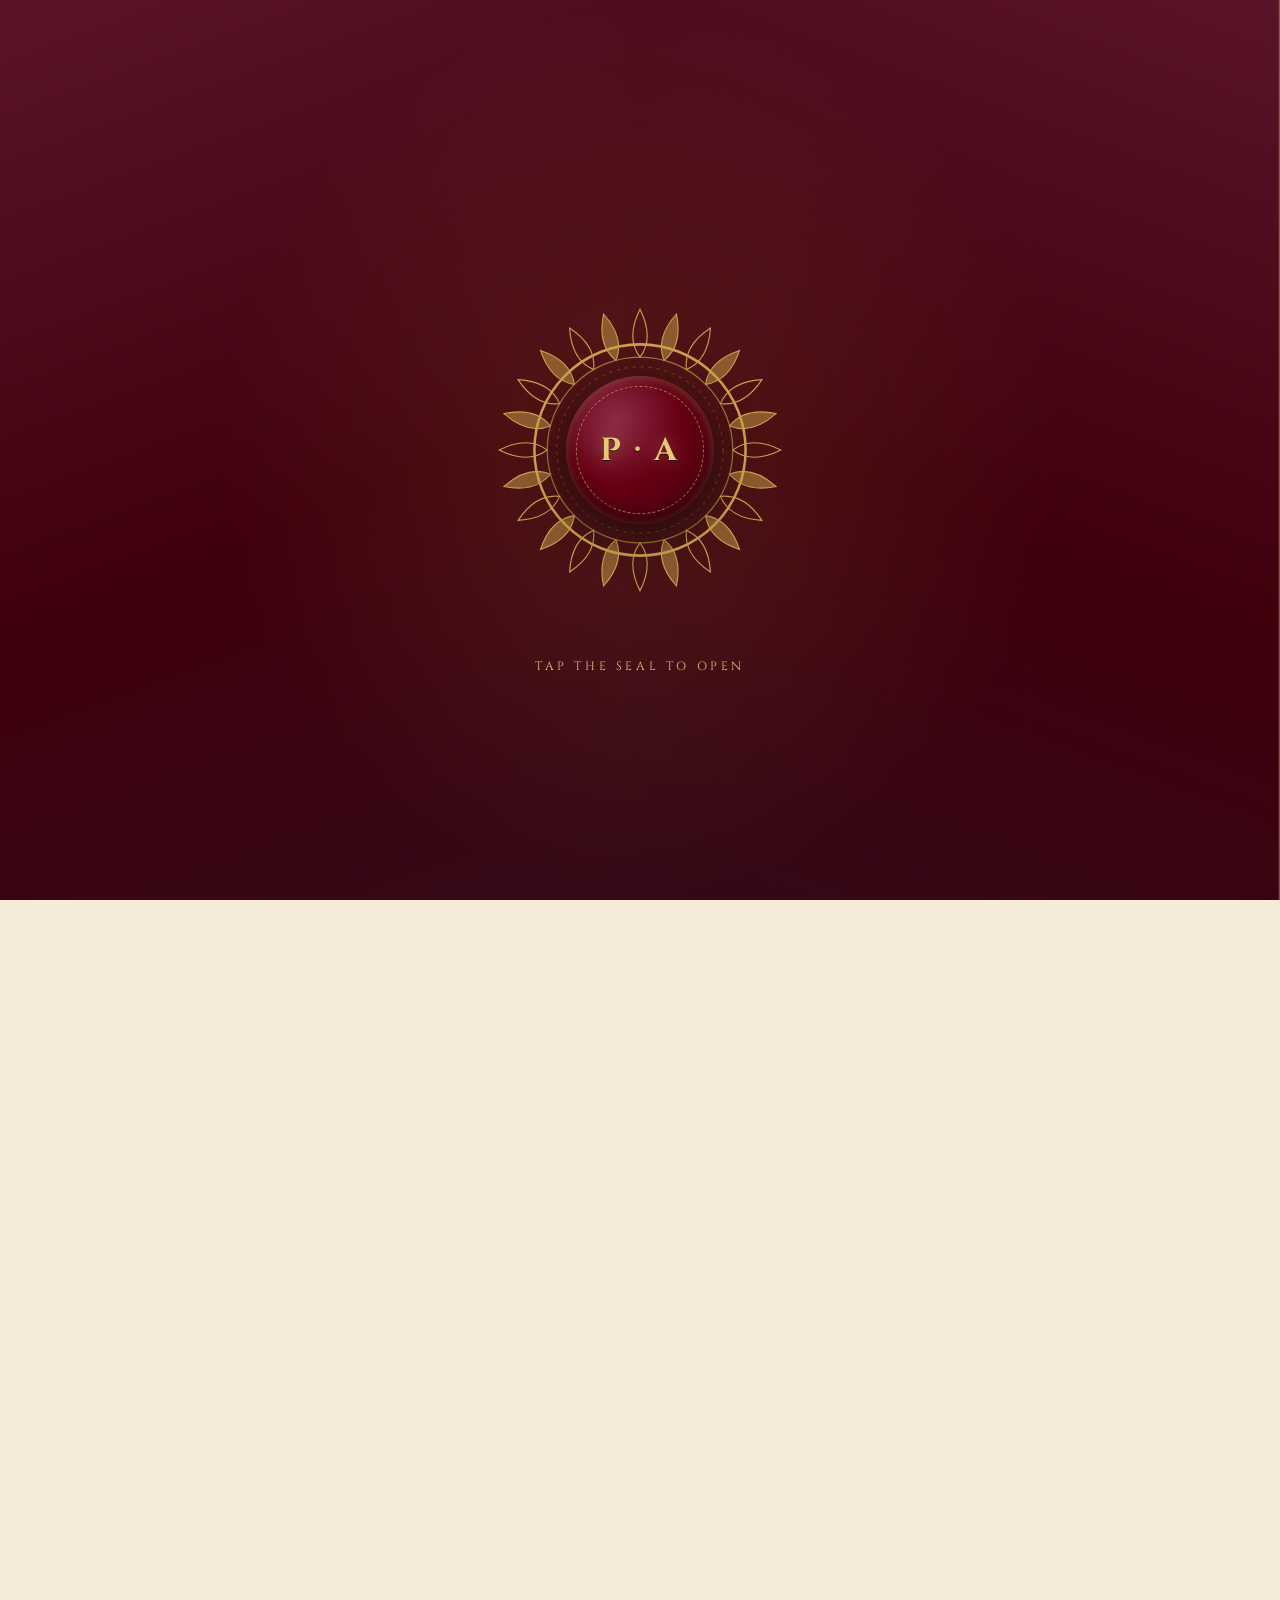
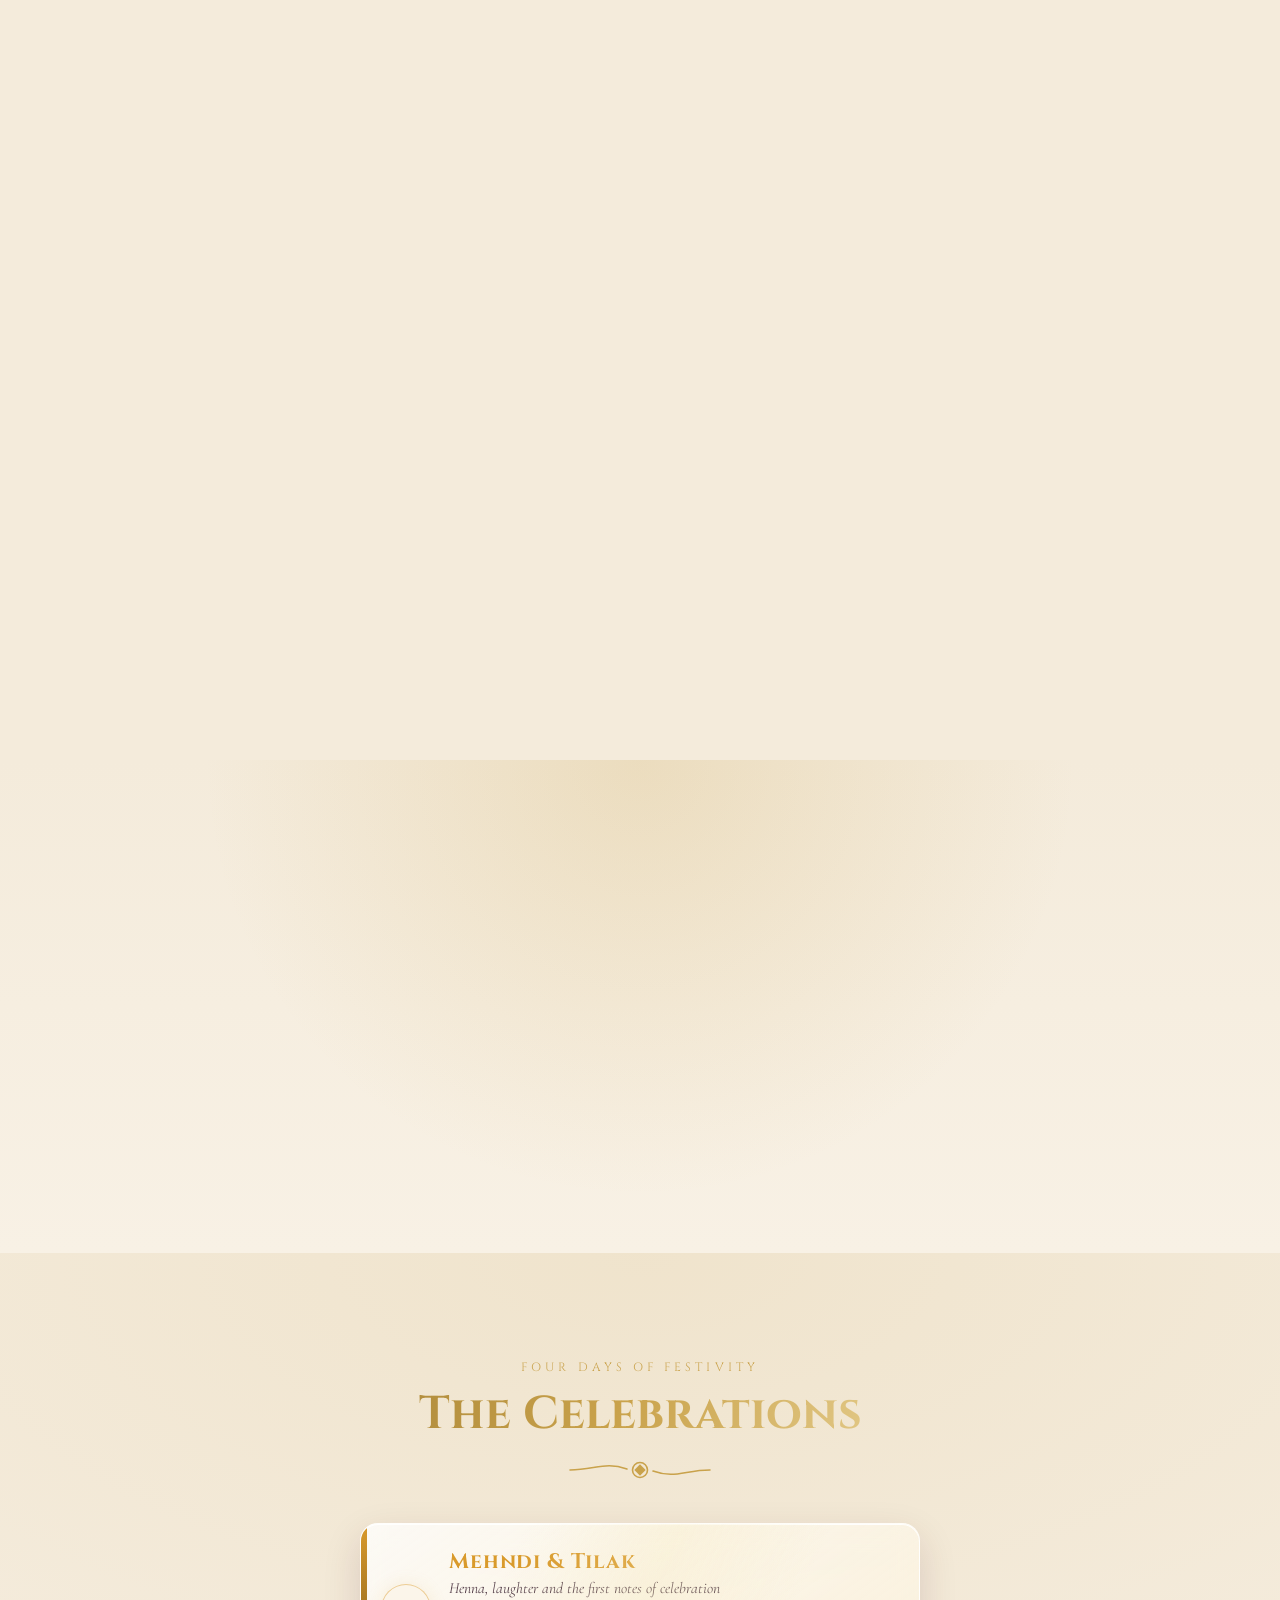
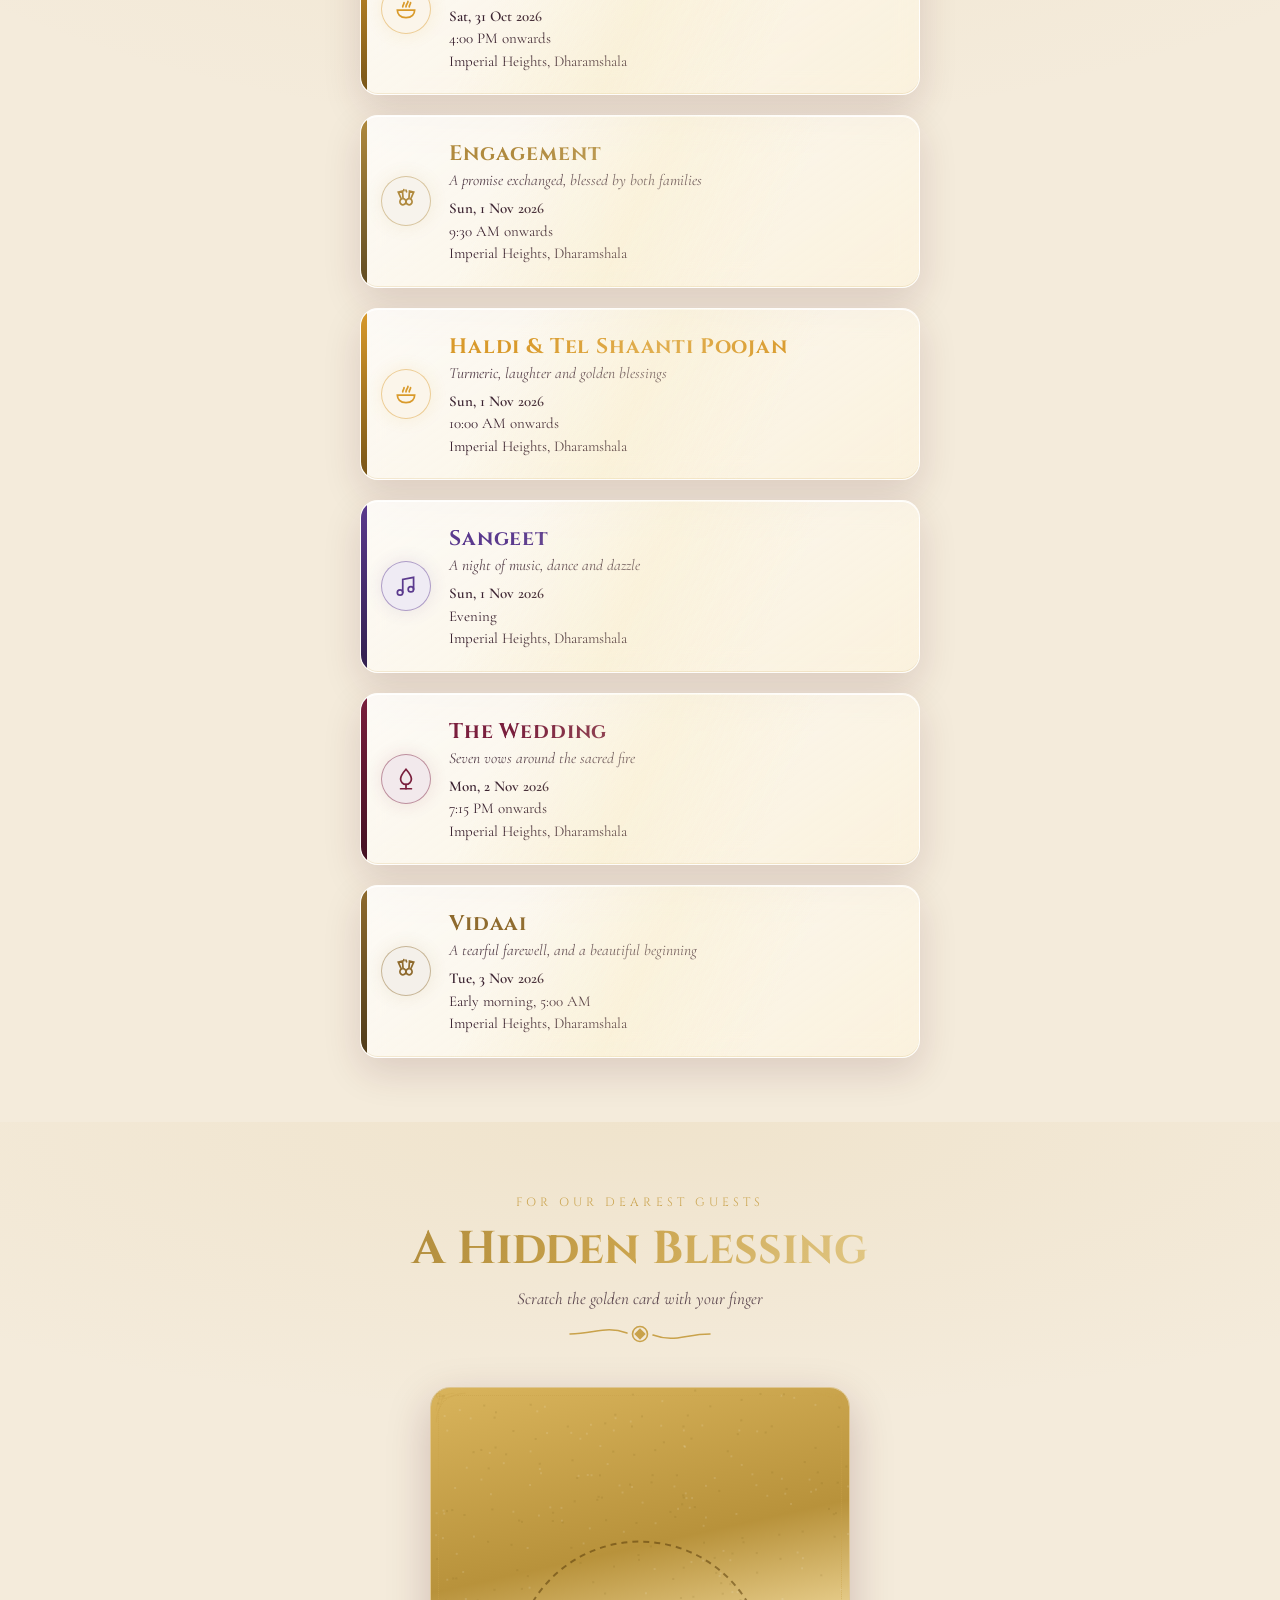
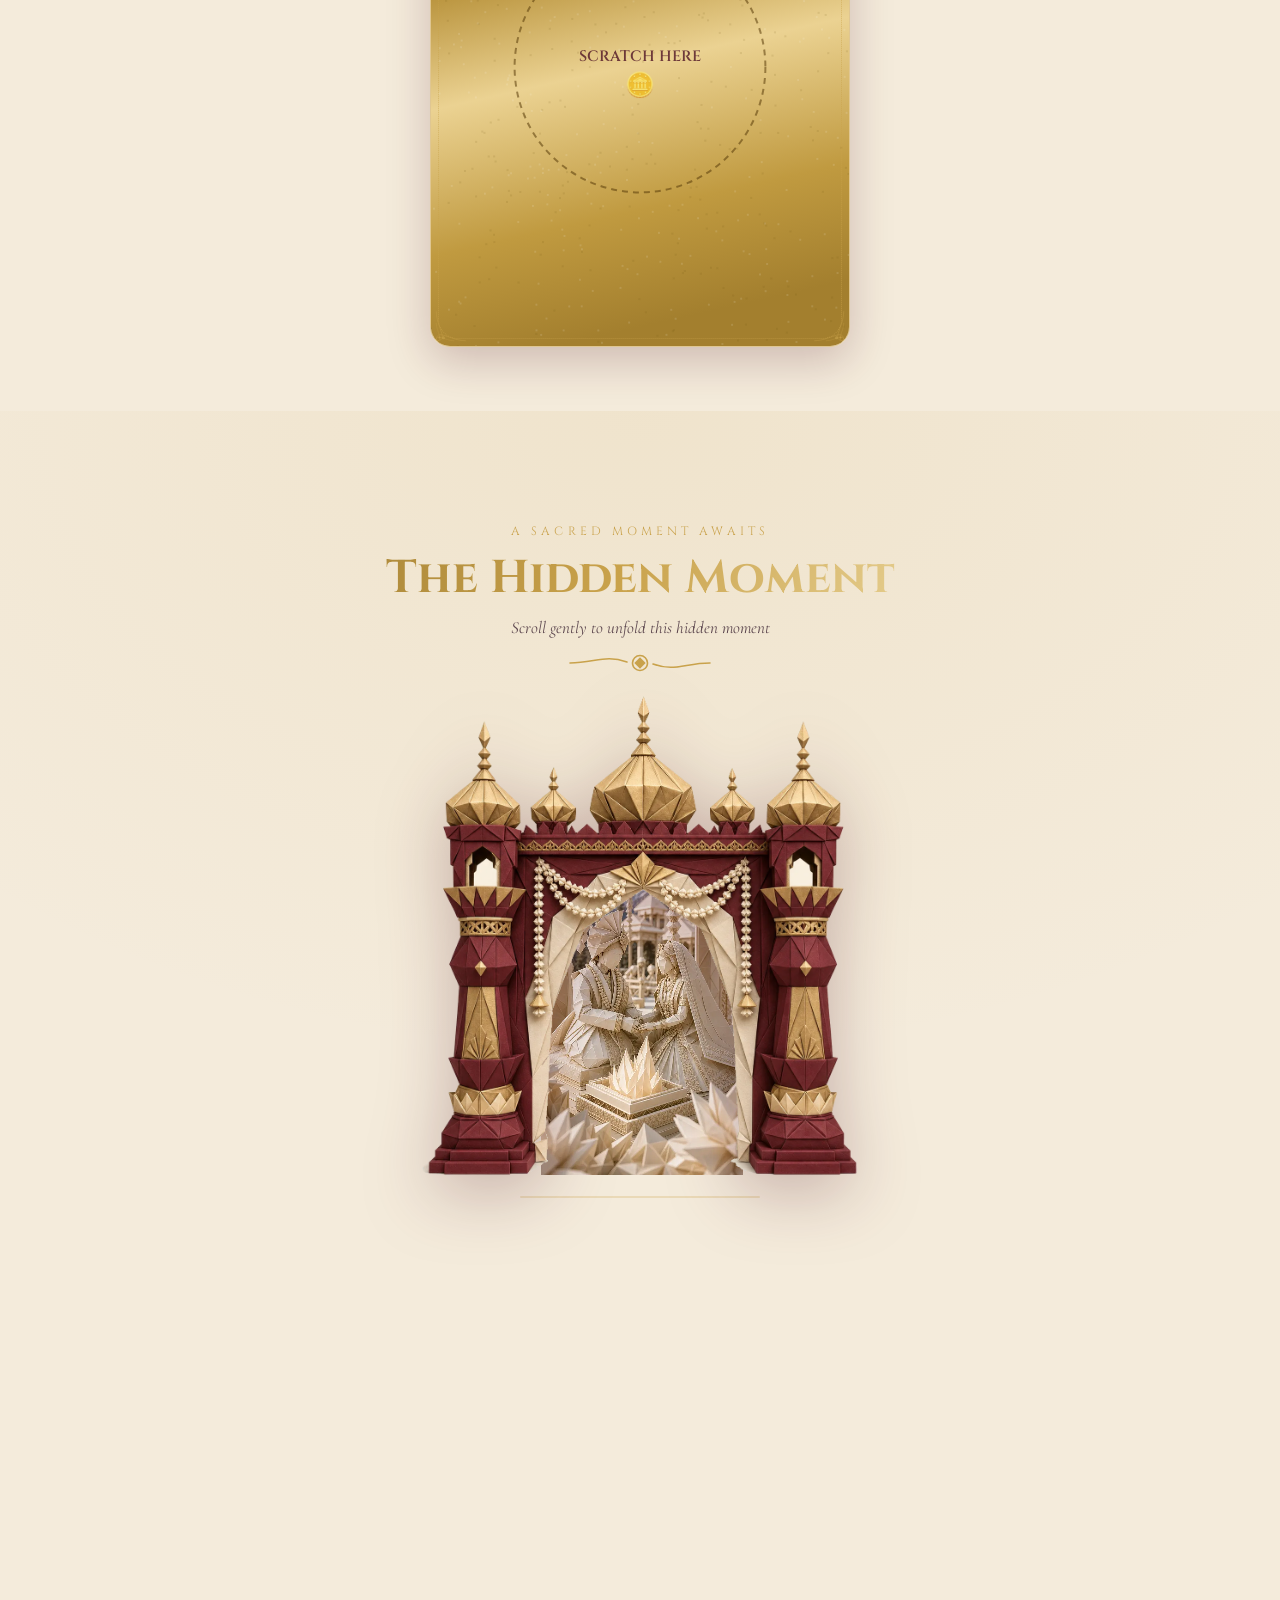
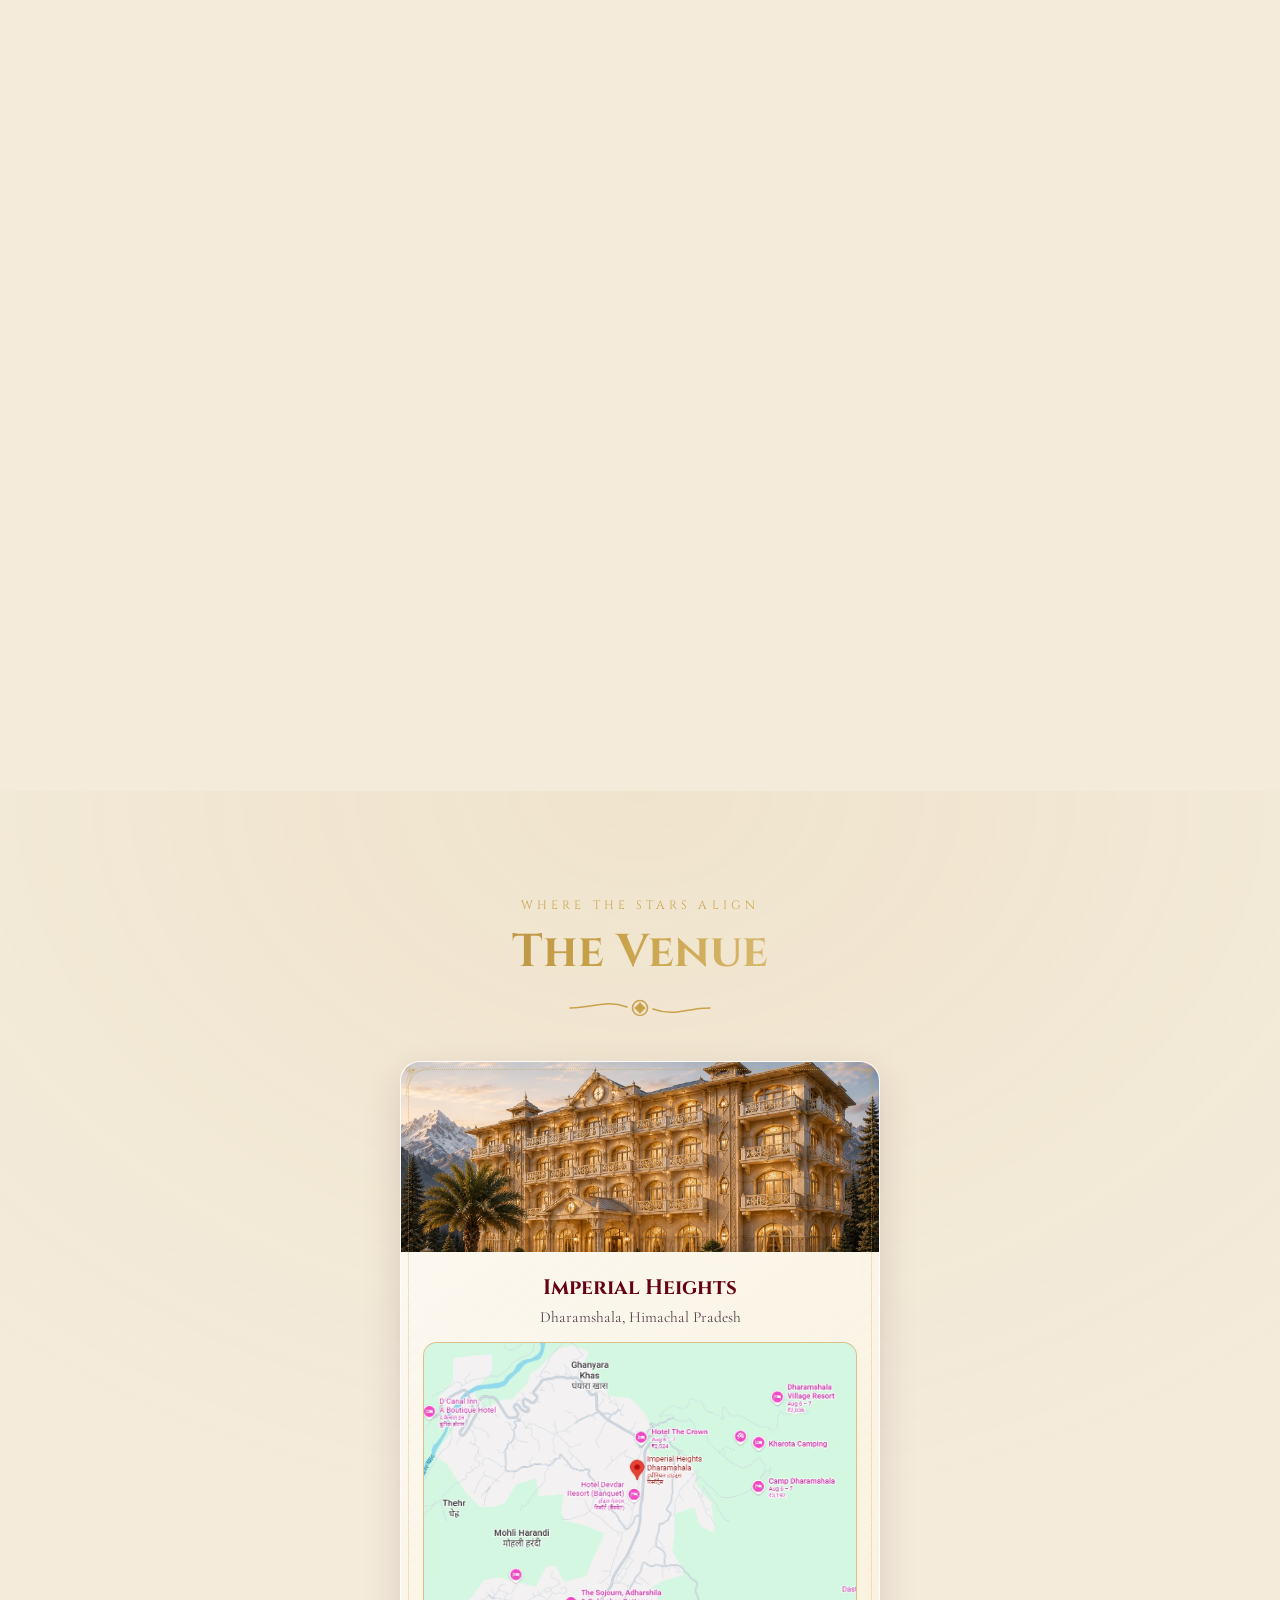
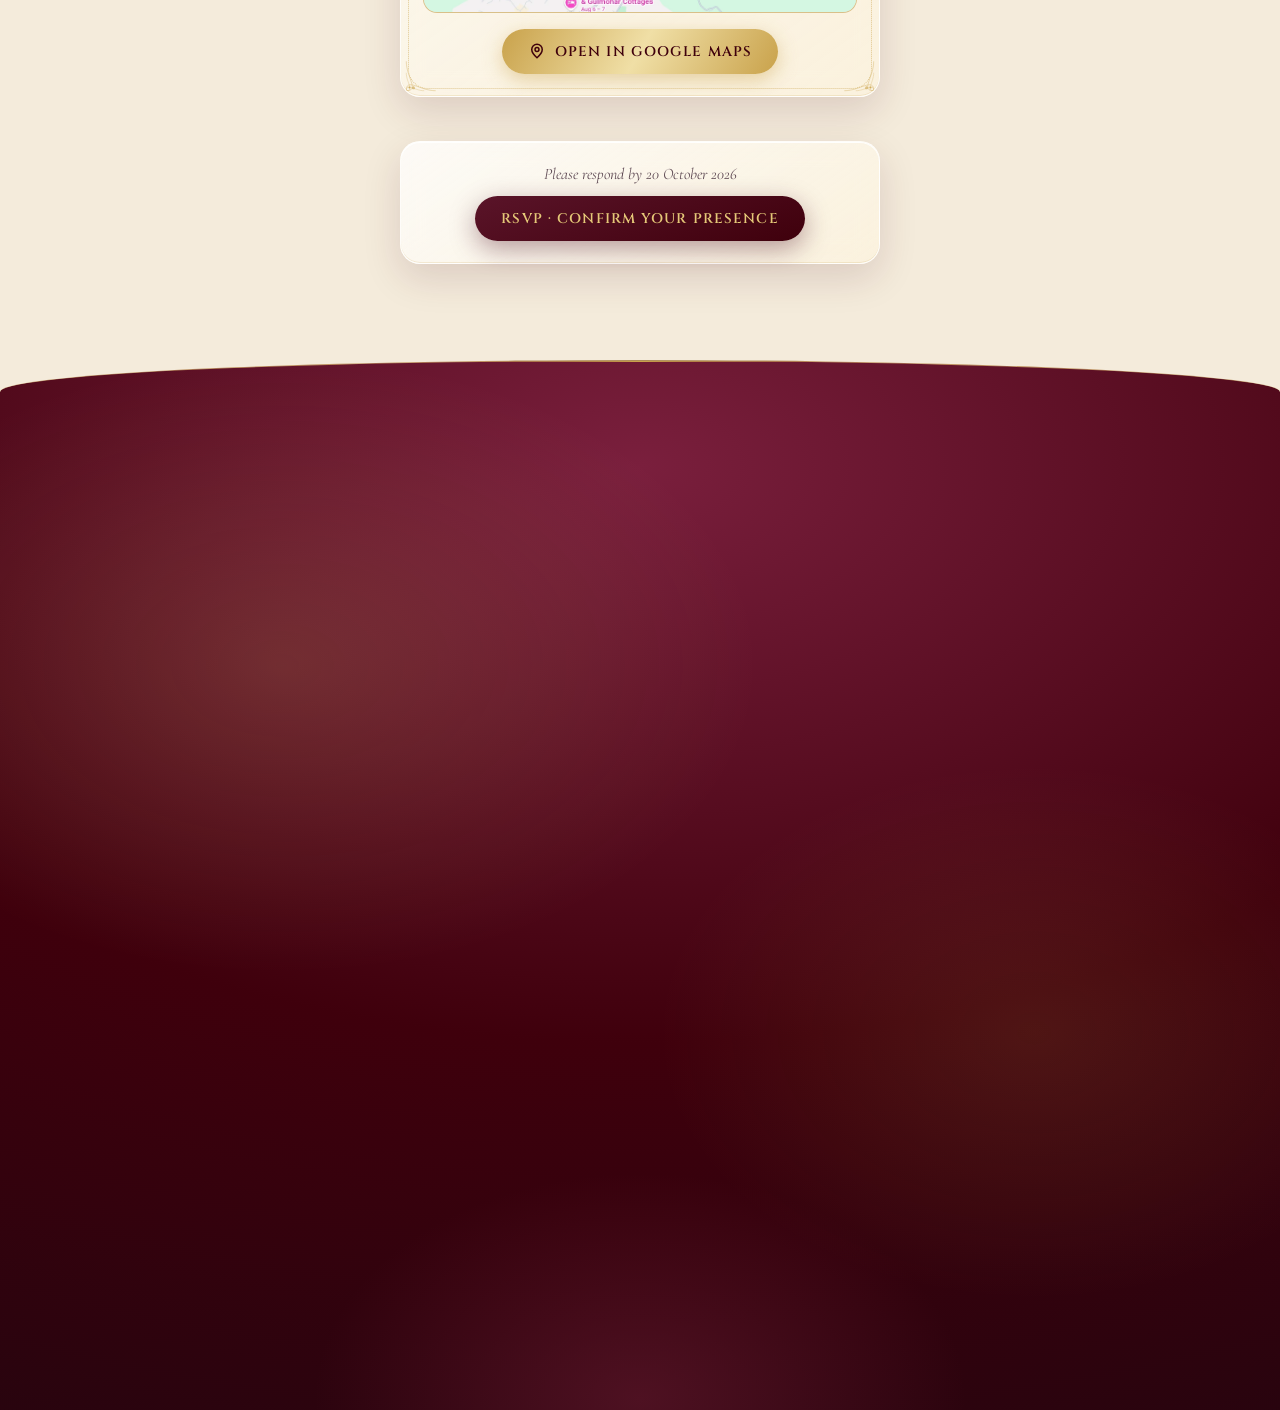
==== commit 9dfb99aa: "none" ====
--- a/index.html
+++ b/index.html
@@ -97,7 +97,6 @@
       <div class="cd-cell"><span class="cd-num" id="cd-m">–</span><span class="cd-lbl">Mins</span></div>
       <div class="cd-cell"><span class="cd-num" id="cd-s">–</span><span class="cd-lbl">Secs</span></div>
     </div>
-    <p class="countdown-detail">Pheras · 3:11 AM · Dharamshala</p>
   </div>
 </section>
 
@@ -196,8 +195,8 @@
     <p class="finale-eyebrow"><span class="fe-rule"></span>With love<span class="fe-rule"></span></p>
     <h3 class="finale-script">Pawan &amp; Anshita</h3>
     <p class="finale-heart" aria-hidden="true">♥</p>
-    <p class="finale-date">2nd November 2026 · Dharamshala</p>
-    <p class="finale-tag">#PawanWedsAnshita</p>
+    <p class="finale-date"><span class="finale-date-num">2</span>nd November 2026 · Dharamshala</p>
+    <p class="finale-tag">#pawankiansh</p>
     <div class="world-gateway" aria-labelledby="world-gateway-title">
       <p class="world-gateway-kicker" lang="hi">॥ मंगल प्रवेश ॥</p>
       <a id="world-portal-link" class="world-portal-link" href="./world/index.html"
--- a/styles.css
+++ b/styles.css
@@ -1374,6 +1374,13 @@
   color: rgba(244,235,219,.95);
   margin-bottom: 16px;
 }
+.finale-date-num {
+  font-size: 1.55em;
+  font-style: normal;
+  font-weight: 600;
+  color: var(--gold-soft);
+  padding-right: .02em;
+}
 .finale-tag {
   font-family: var(--serif-display);
   font-size: 12.5px;
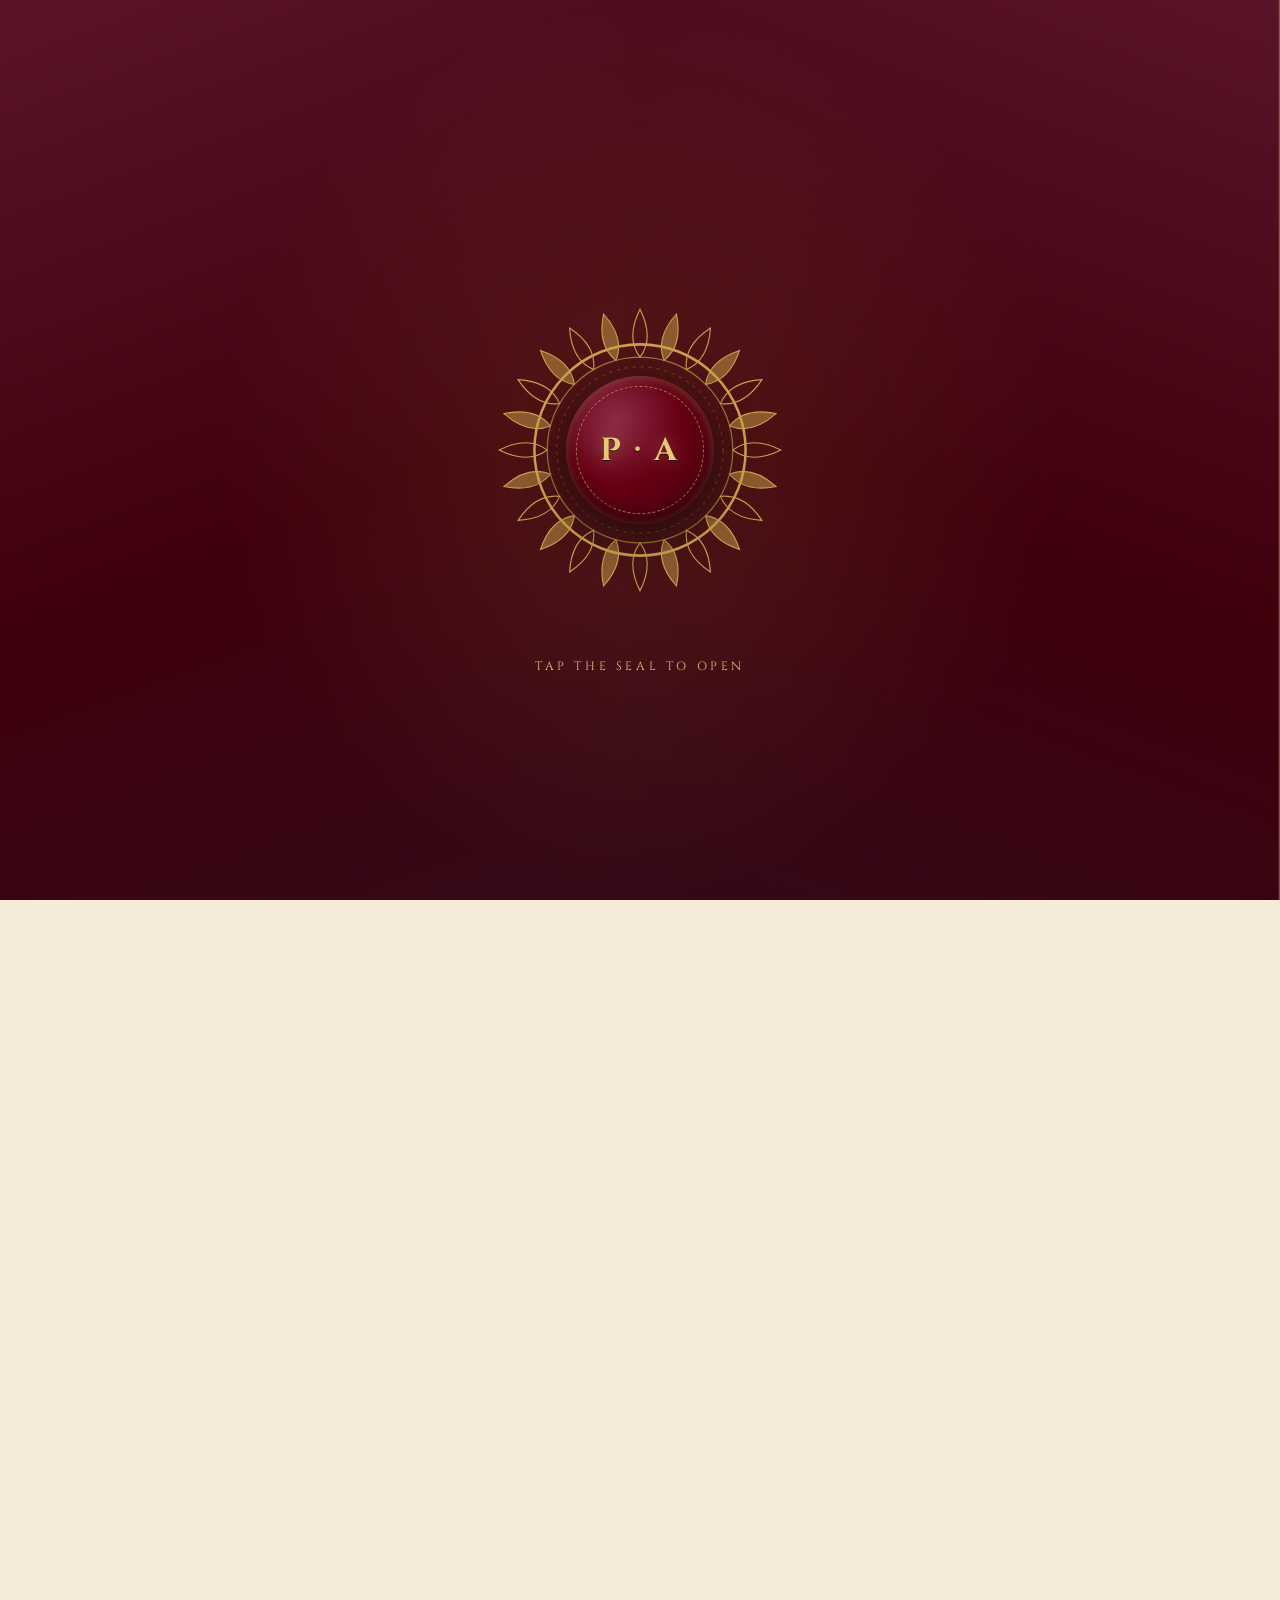
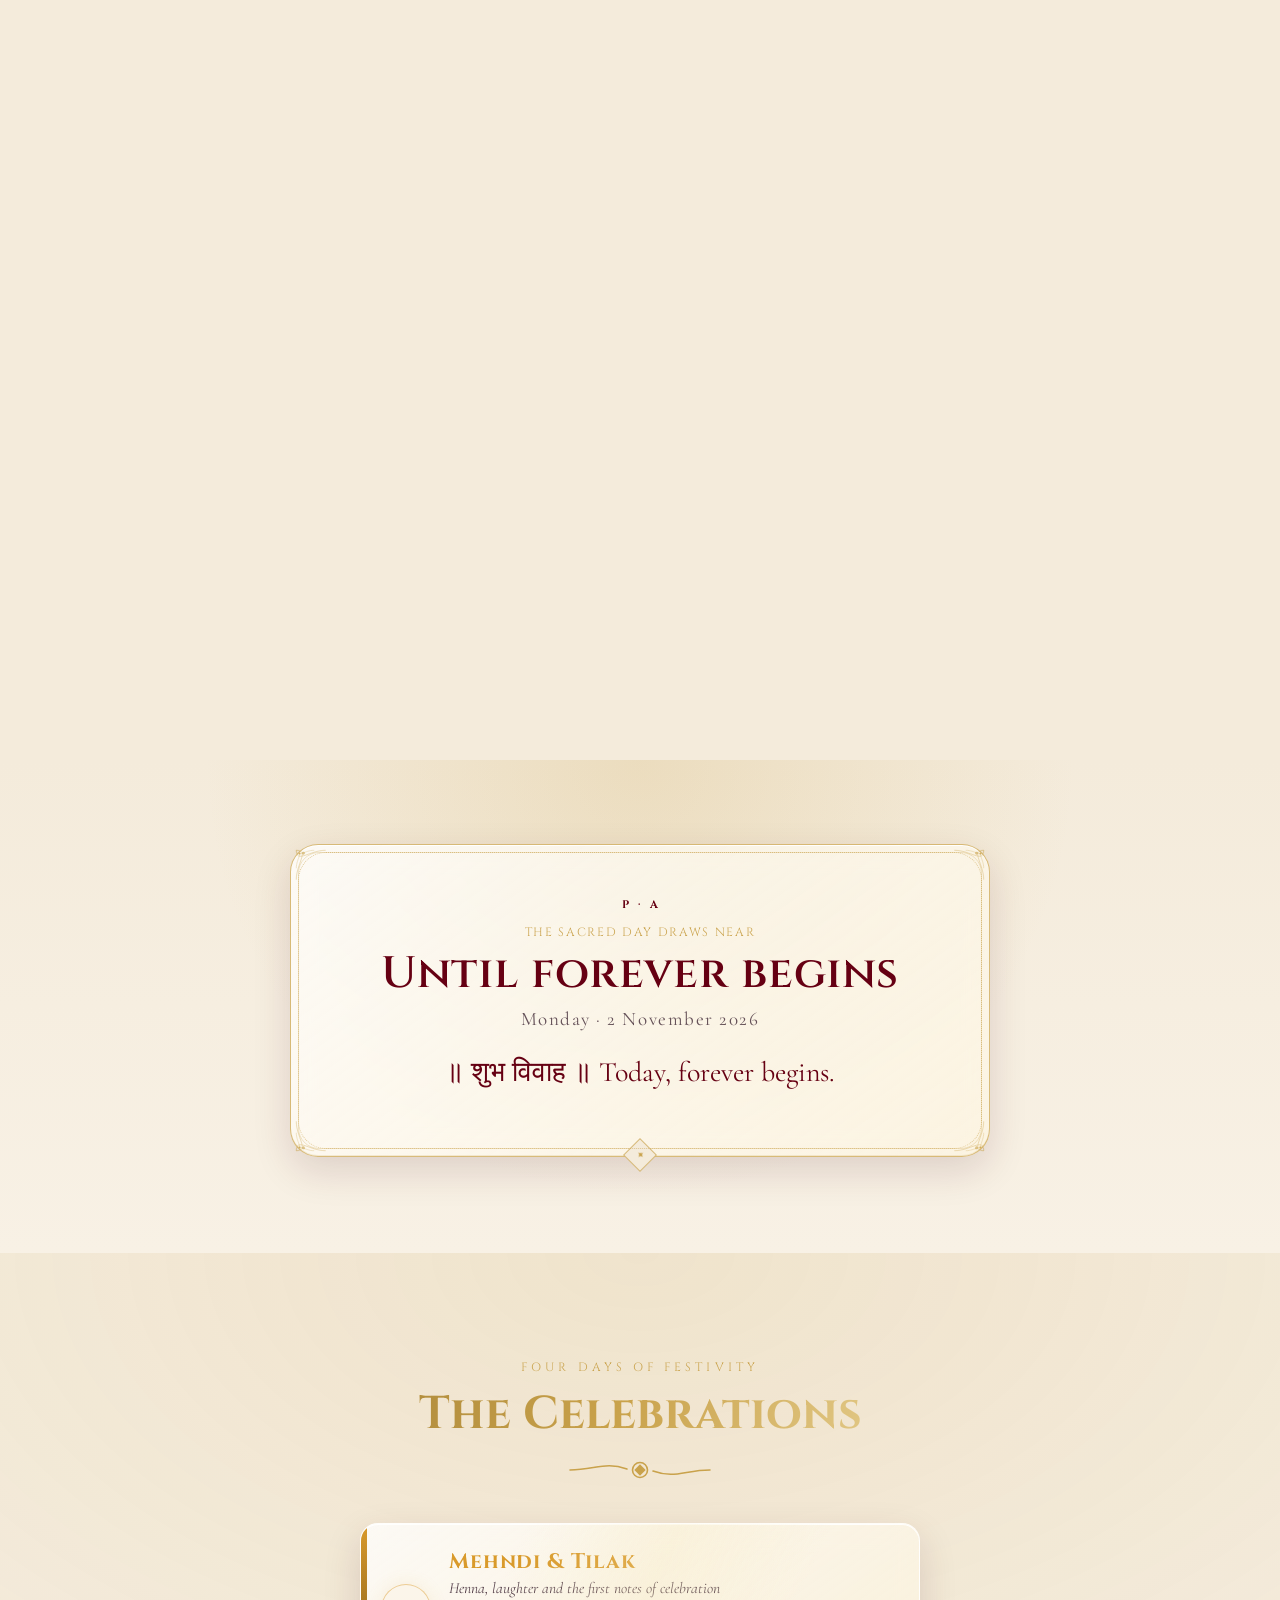
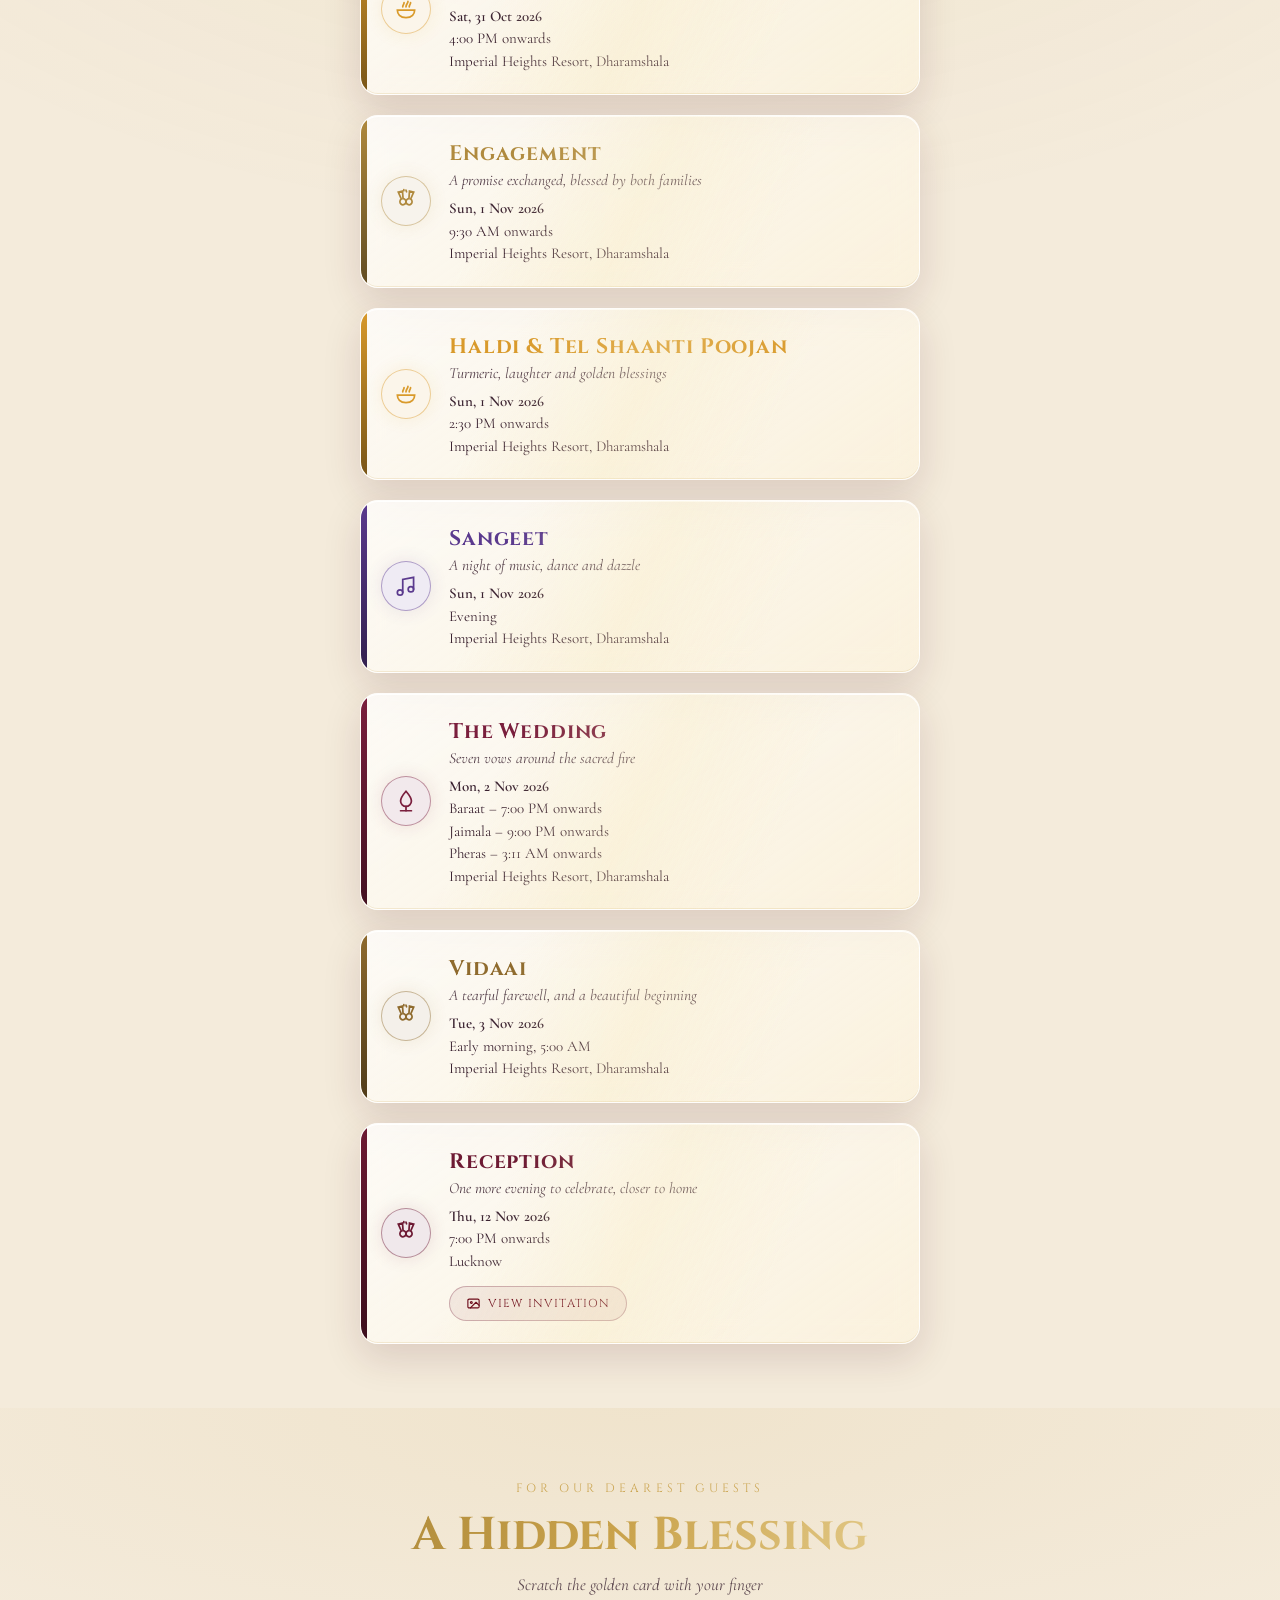
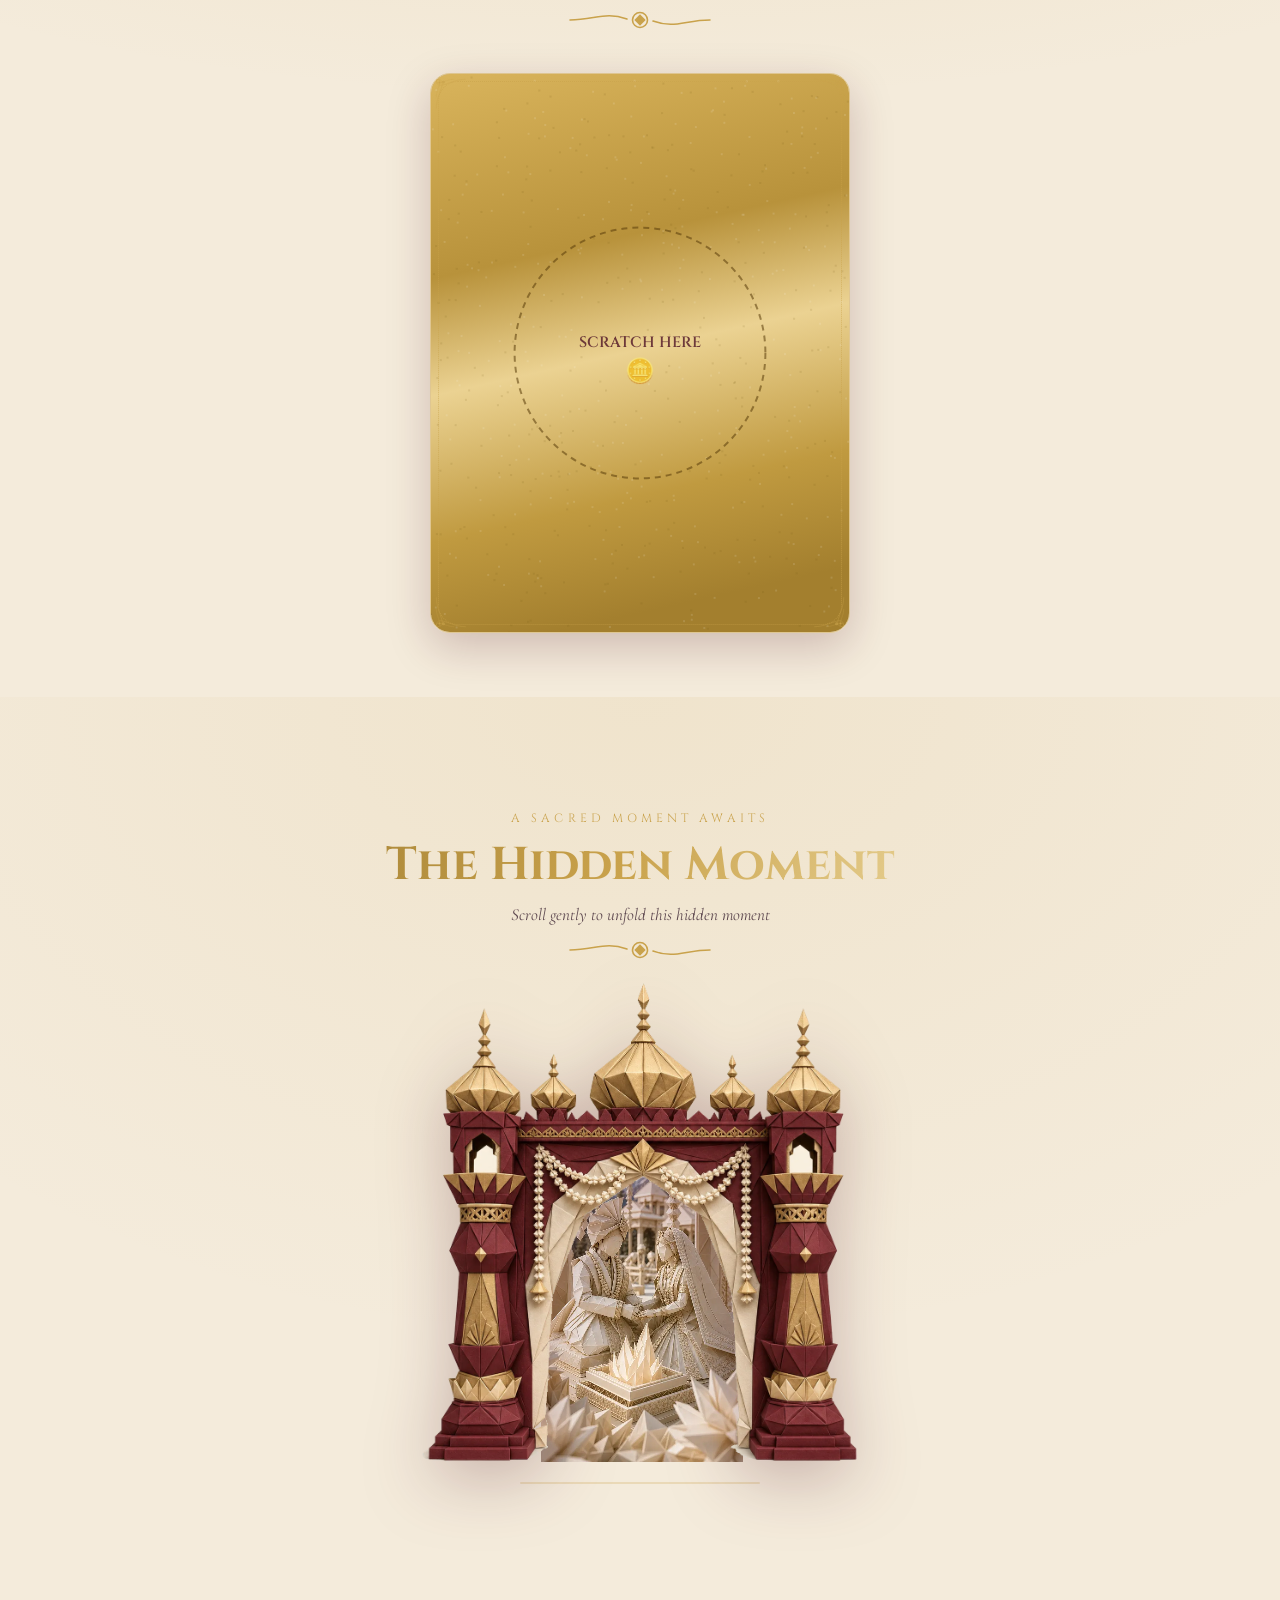
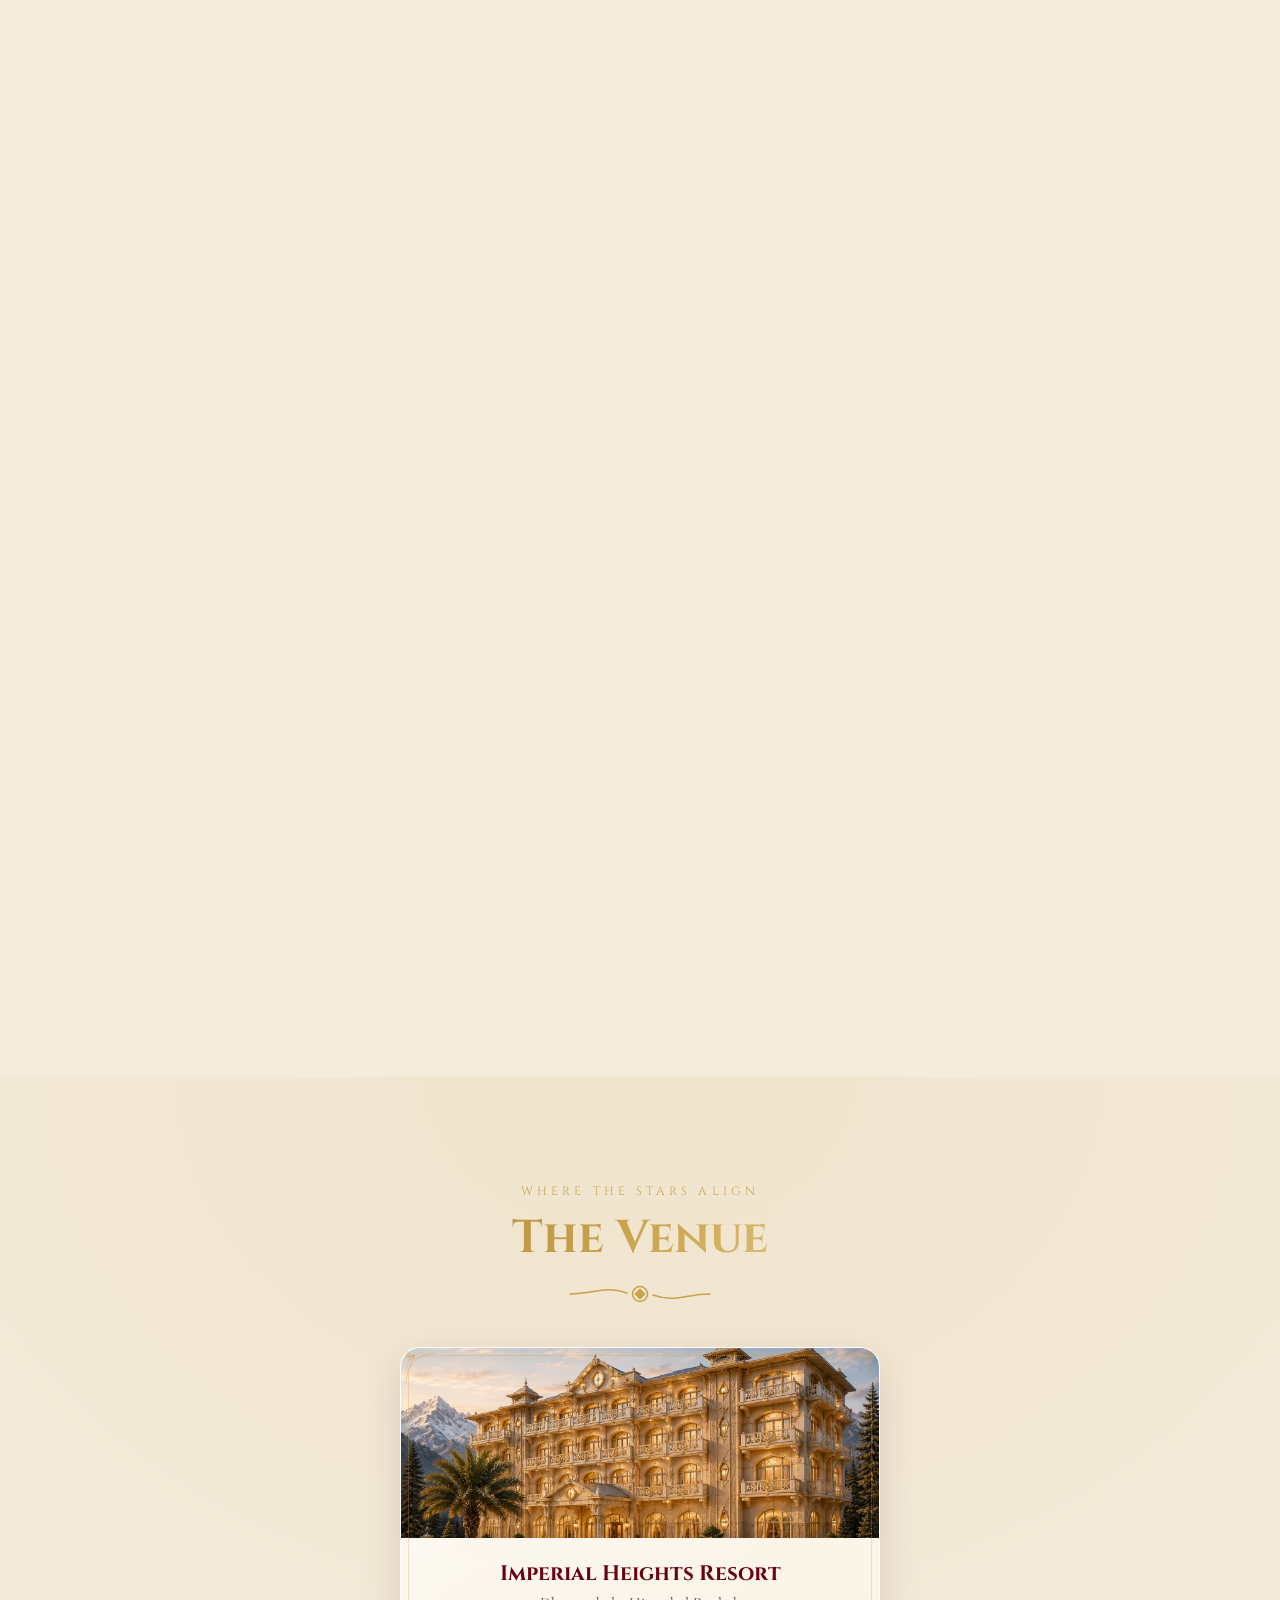
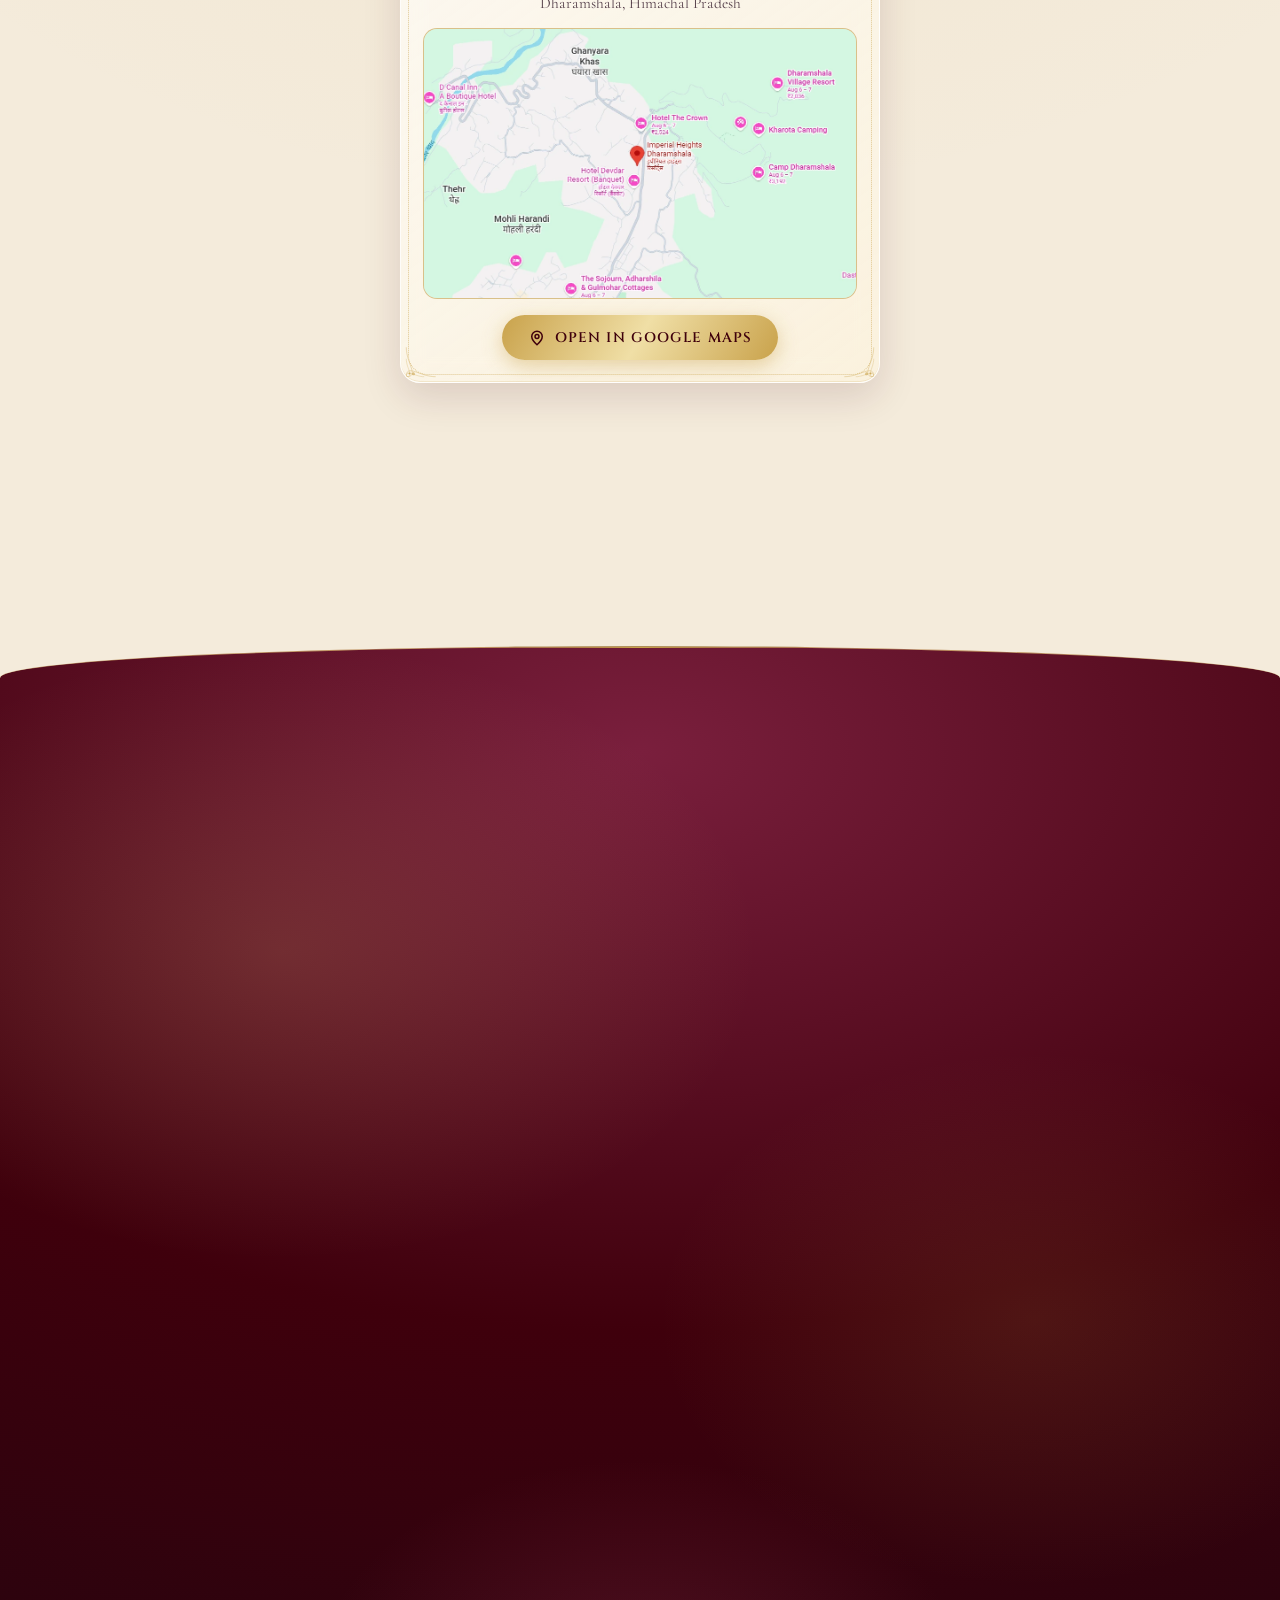
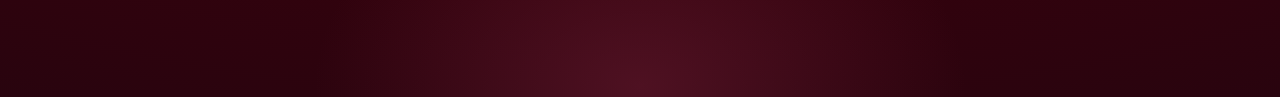
==== commit e2884a35: "aneww" ====
--- a/index.html
+++ b/index.html
@@ -232,6 +232,16 @@
   </div>
 </div>
 
+<div id="photo-modal" class="hidden" role="dialog" aria-modal="true" aria-hidden="true" aria-label="Invitation photo">
+  <button id="photo-modal-close" type="button">
+    <svg viewBox="0 0 24 24" width="16" height="16" fill="none" stroke="currentColor" stroke-width="2" stroke-linecap="round"><path d="M15 6l-6 6 6 6"/></svg>
+    Back
+  </button>
+  <div class="photo-modal-frame">
+    <img id="photo-modal-img" src="" alt="">
+  </div>
+</div>
+
 
 <!-- Sound toggle -->
 <button id="sound-toggle" class="hidden" aria-label="Toggle sound">
--- a/styles.css
+++ b/styles.css
@@ -1038,6 +1038,49 @@
   background: #fff;
 }
 
+/* ---- Event-card "view invitation" button (used by cards with a photo, e.g. Reception) ---- */
+.event-photo-btn {
+  margin-top: 14px;
+  display: inline-flex; align-items: center; gap: 7px;
+  font-family: var(--serif-display);
+  font-size: 11.5px; letter-spacing: .1em; text-transform: uppercase;
+  color: var(--maroon);
+  background: rgba(109,26,51,.07);
+  border: 1px solid rgba(109,26,51,.3);
+  border-radius: 30px;
+  padding: 9px 16px;
+  cursor: pointer;
+}
+.event-photo-btn:active { background: rgba(109,26,51,.14); }
+
+/* ---- Full-screen photo lightbox with a back button ---- */
+#photo-modal {
+  position: fixed; inset: 0; z-index: 95;
+  background: rgba(15,4,8,.94);
+  display: grid; place-items: center;
+  padding: calc(env(safe-area-inset-top, 0px) + 64px) 16px calc(env(safe-area-inset-bottom, 0px) + 20px);
+}
+#photo-modal.hidden { display: none; }
+#photo-modal-close {
+  position: fixed; top: calc(env(safe-area-inset-top, 0px) + 16px); left: 16px; z-index: 96;
+  display: inline-flex; align-items: center; gap: 6px;
+  font-family: var(--serif-display);
+  font-size: 12.5px; letter-spacing: .08em; text-transform: uppercase;
+  color: #fff8ec;
+  background: rgba(255,255,255,.12);
+  border: 1px solid rgba(255,255,255,.3);
+  border-radius: 30px;
+  padding: 9px 16px 9px 12px;
+}
+.photo-modal-frame {
+  width: 100%; max-width: 480px; max-height: 100%;
+  overflow-y: auto;
+  border-radius: 14px;
+  box-shadow: 0 20px 60px rgba(0,0,0,.5);
+}
+.photo-modal-frame img { width: 100%; display: block; }
+body.modal-open { overflow: hidden; }
+
 /* Native royal RSVP form (used until a real Google Form URL is configured) */
 #rsvp-form { display: grid; gap: 16px; padding: 4px 4px 2px; }
 .rf-label {
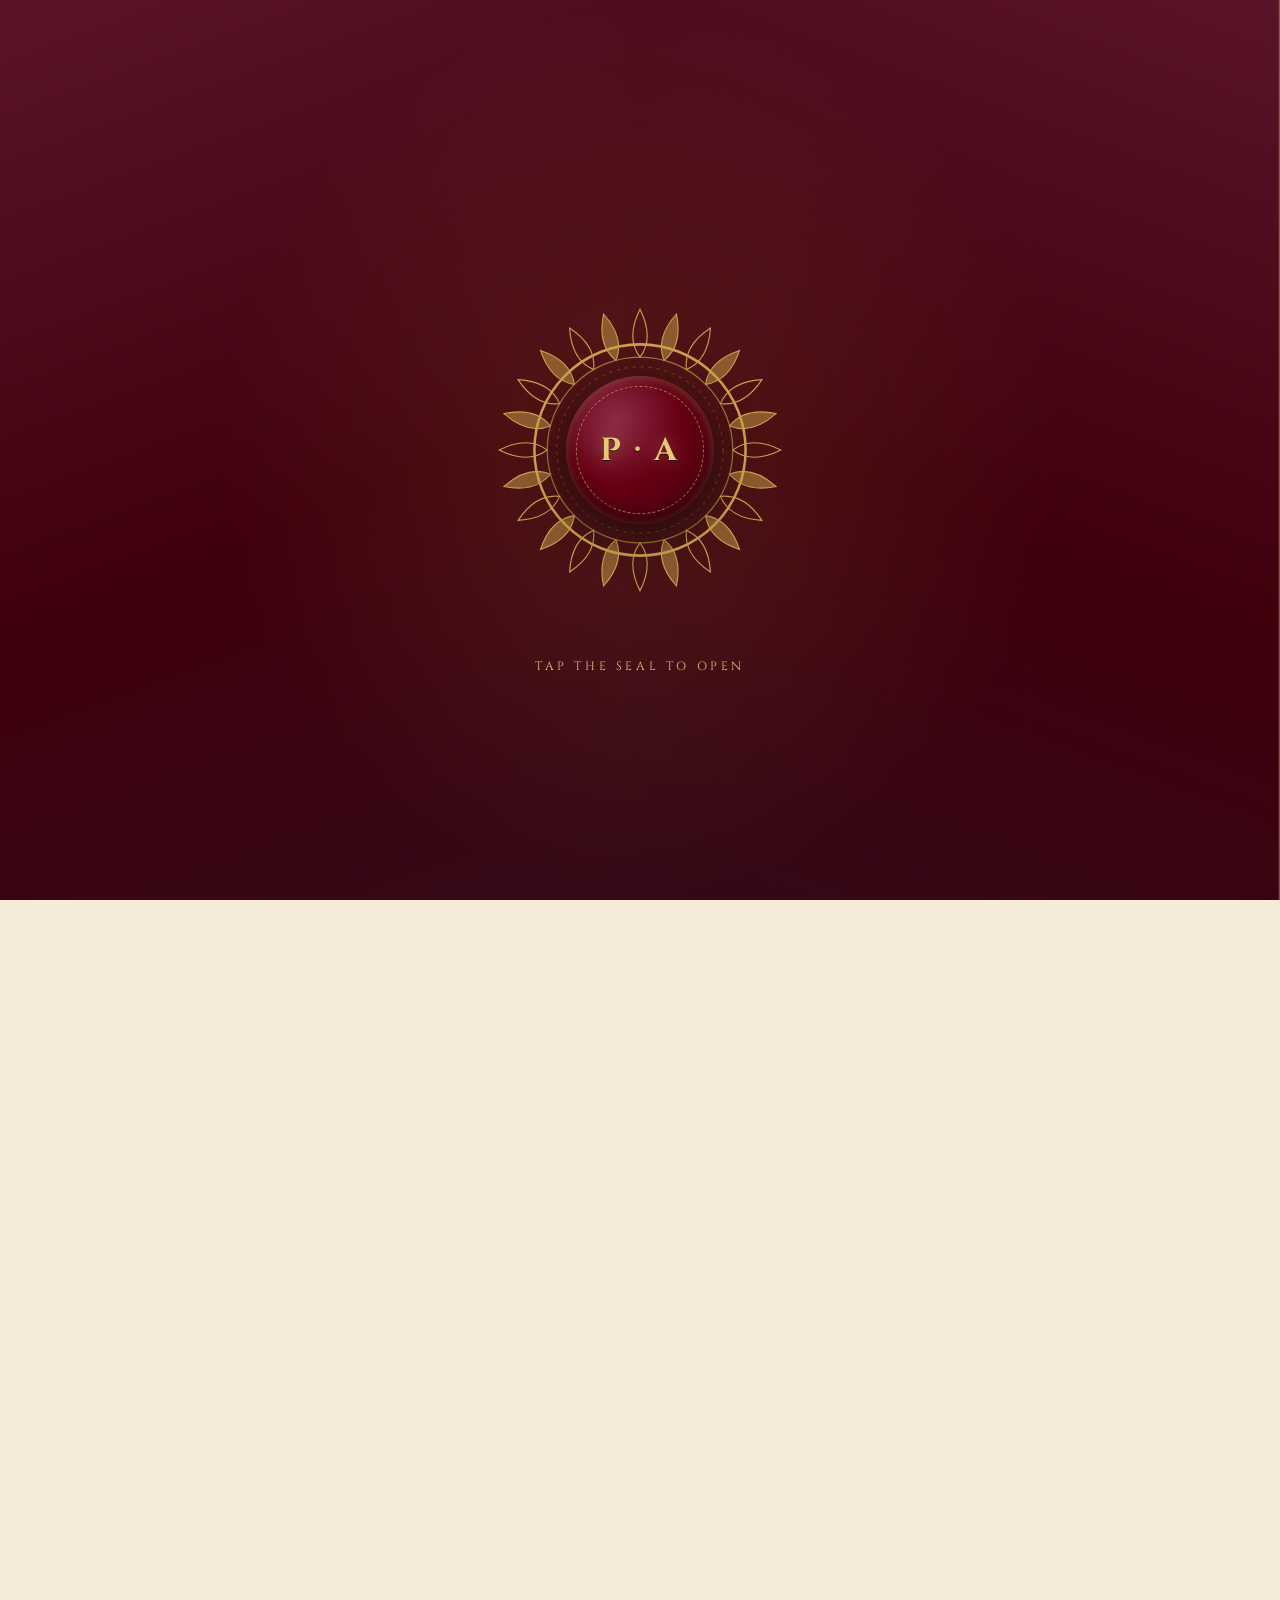
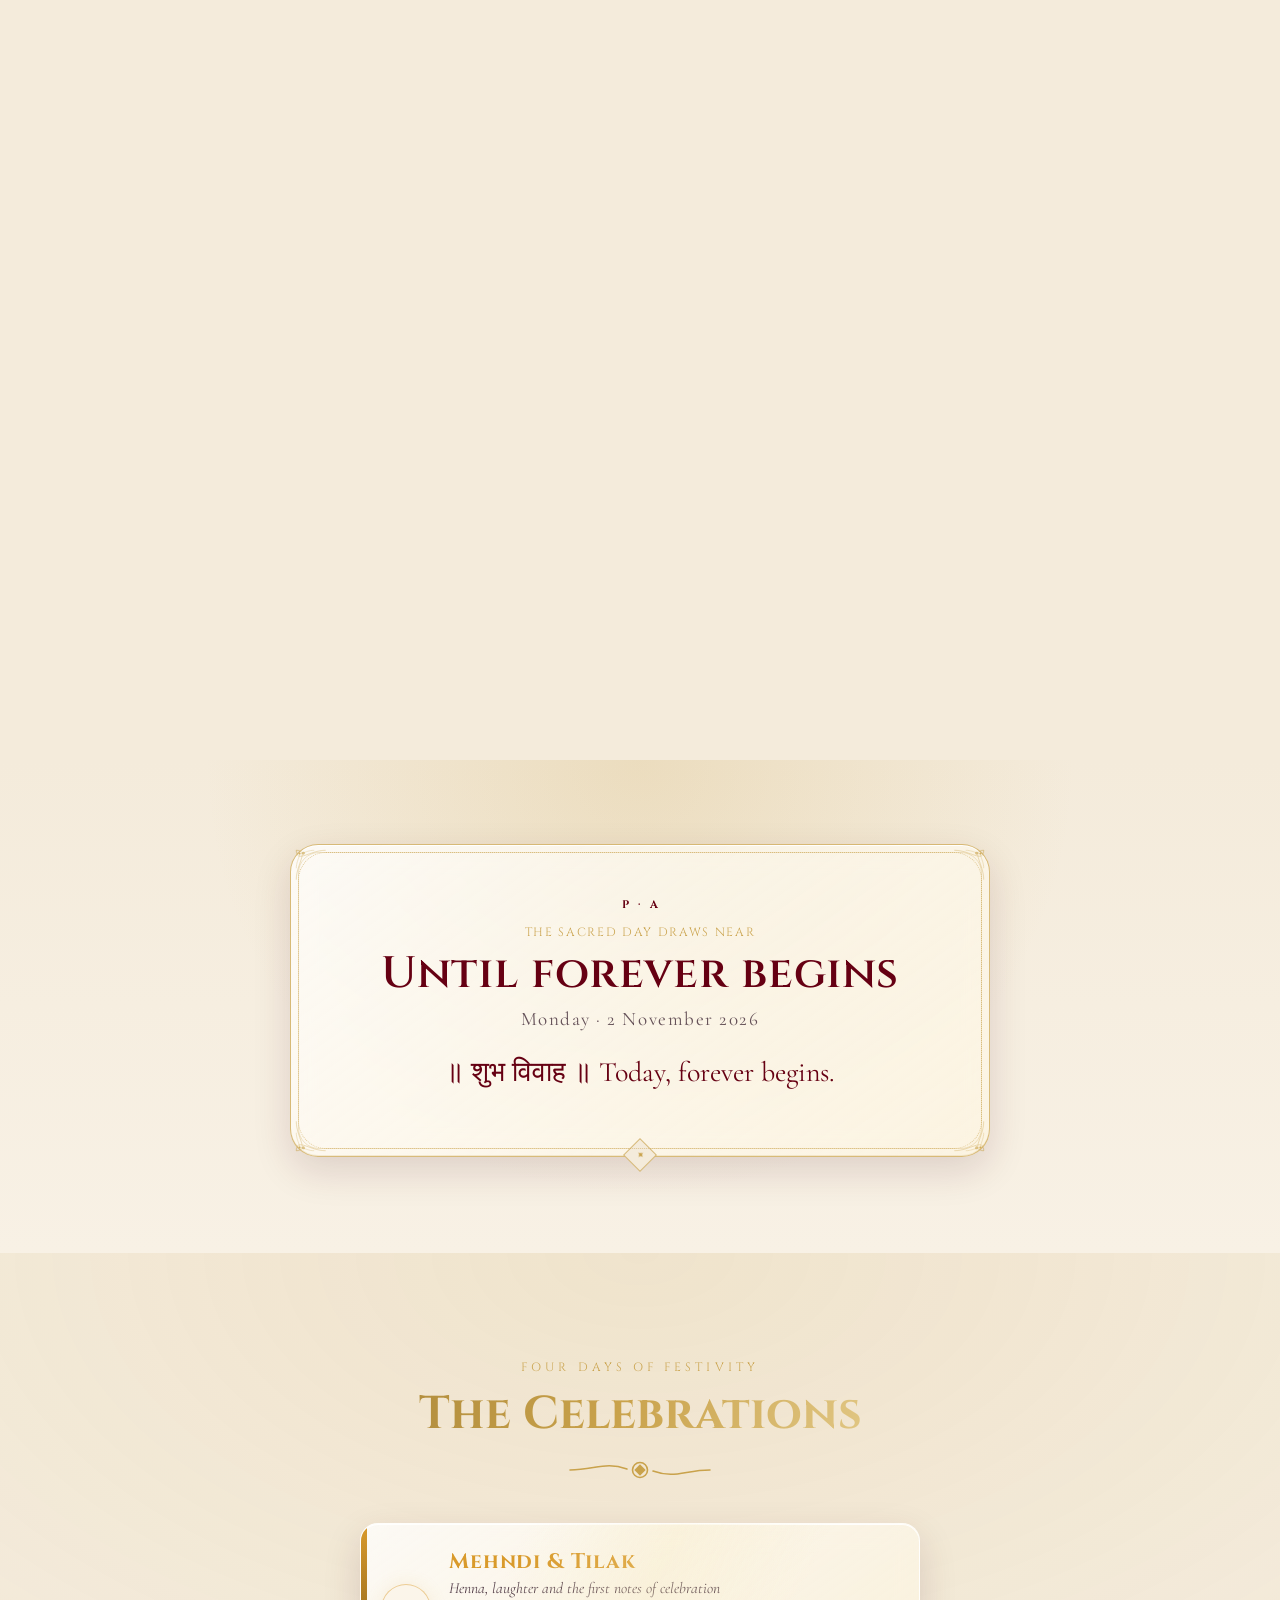
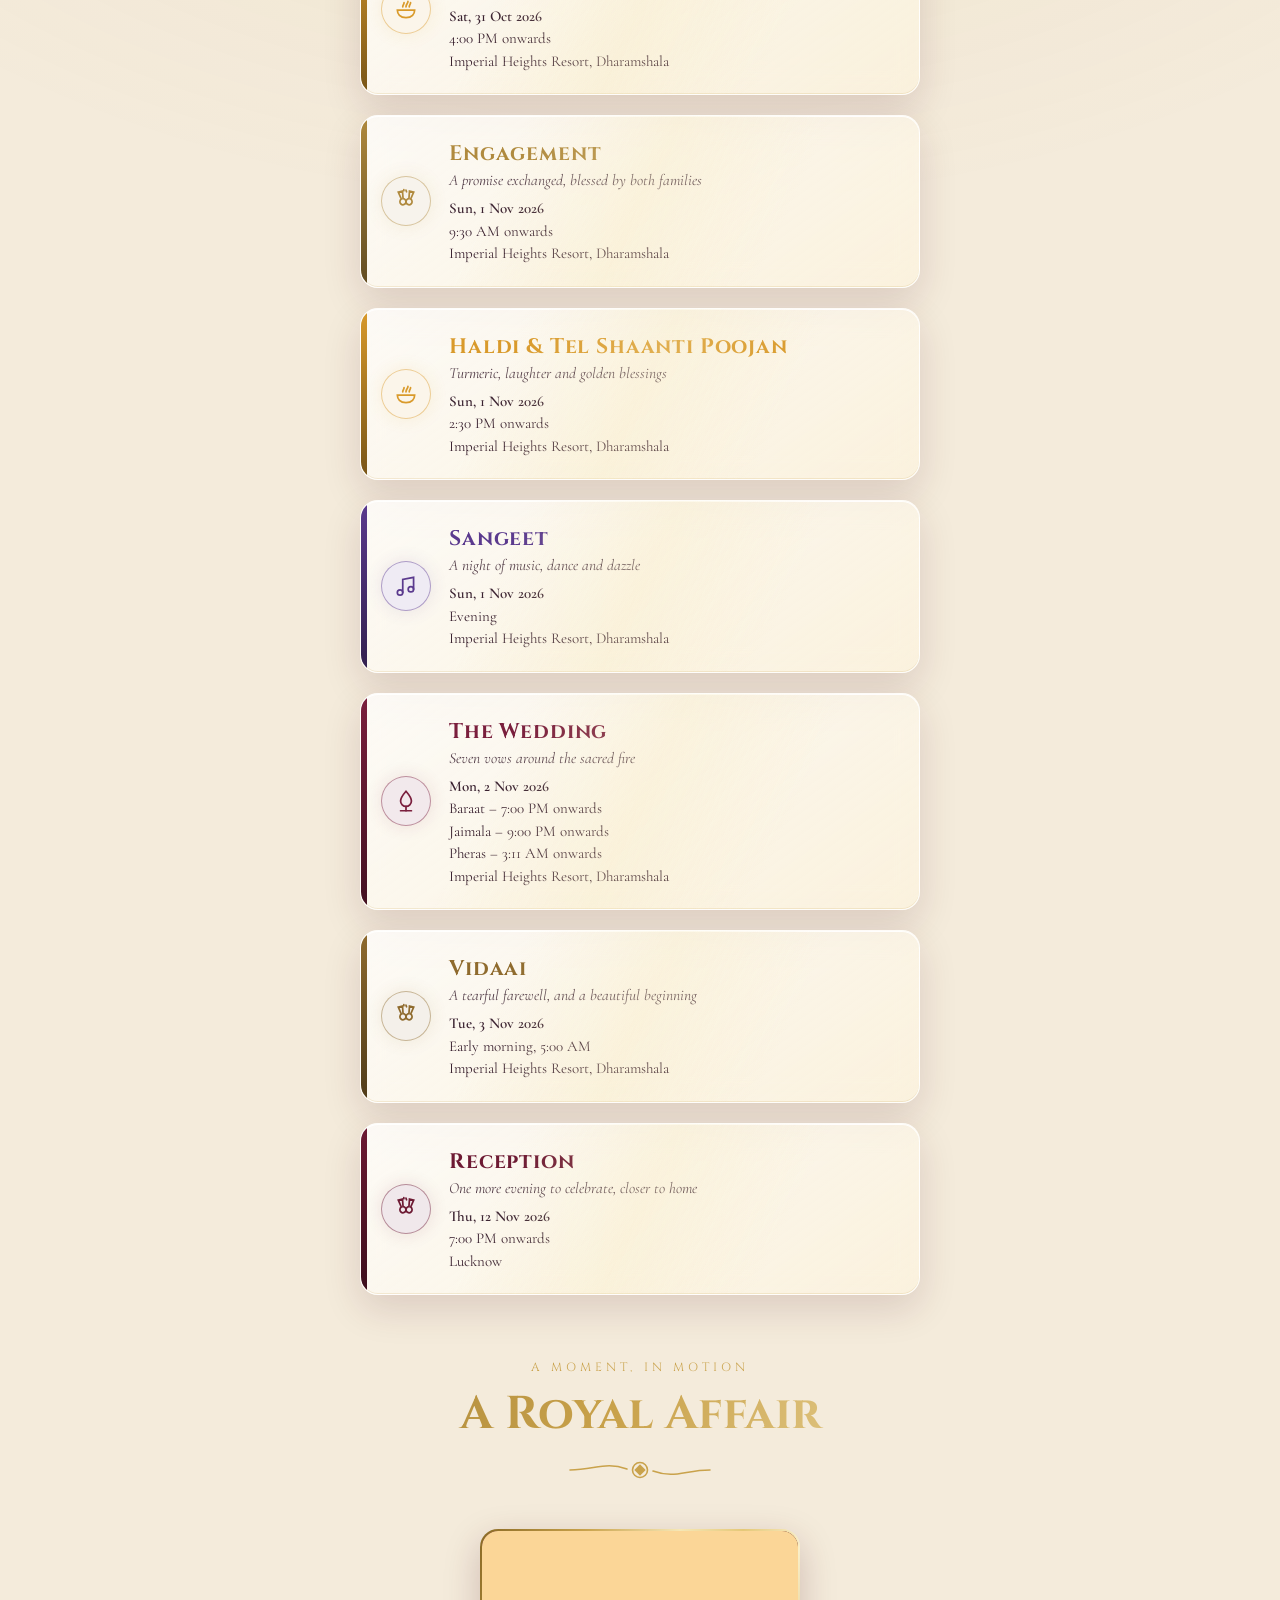
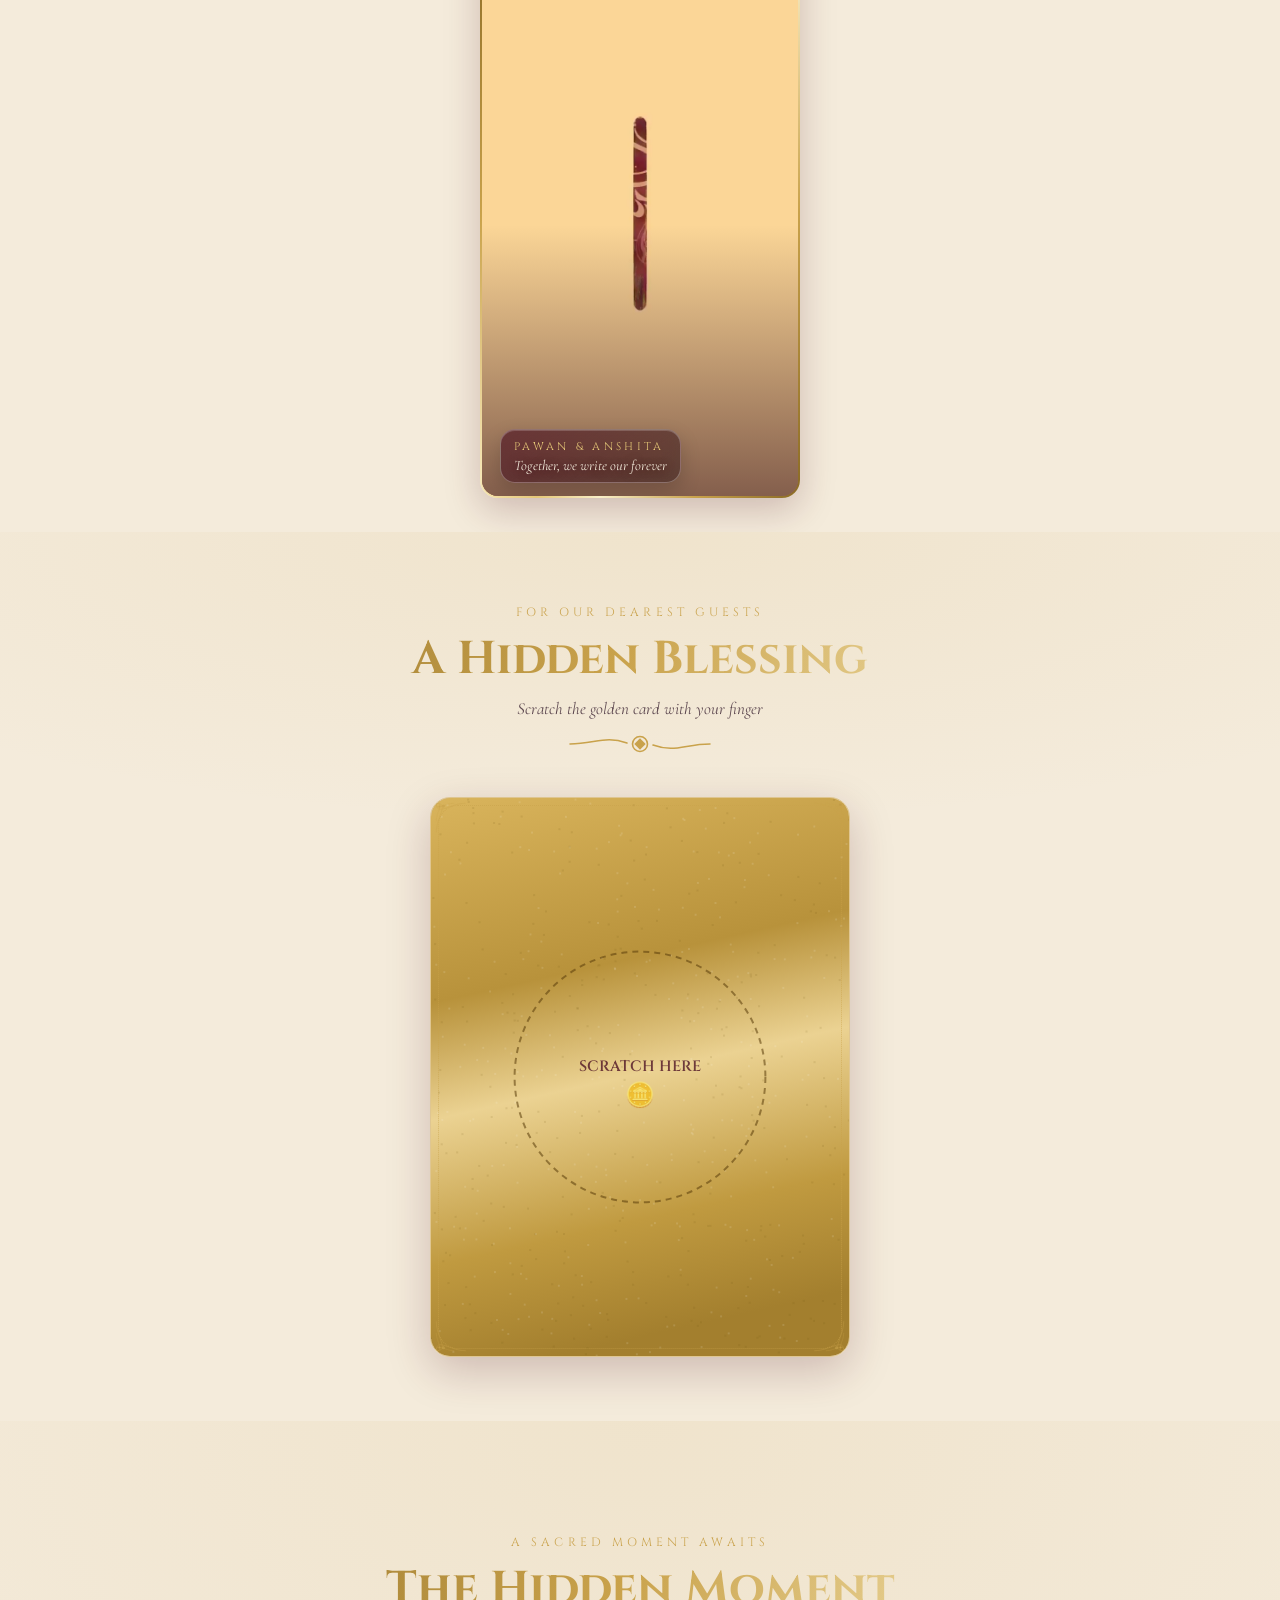
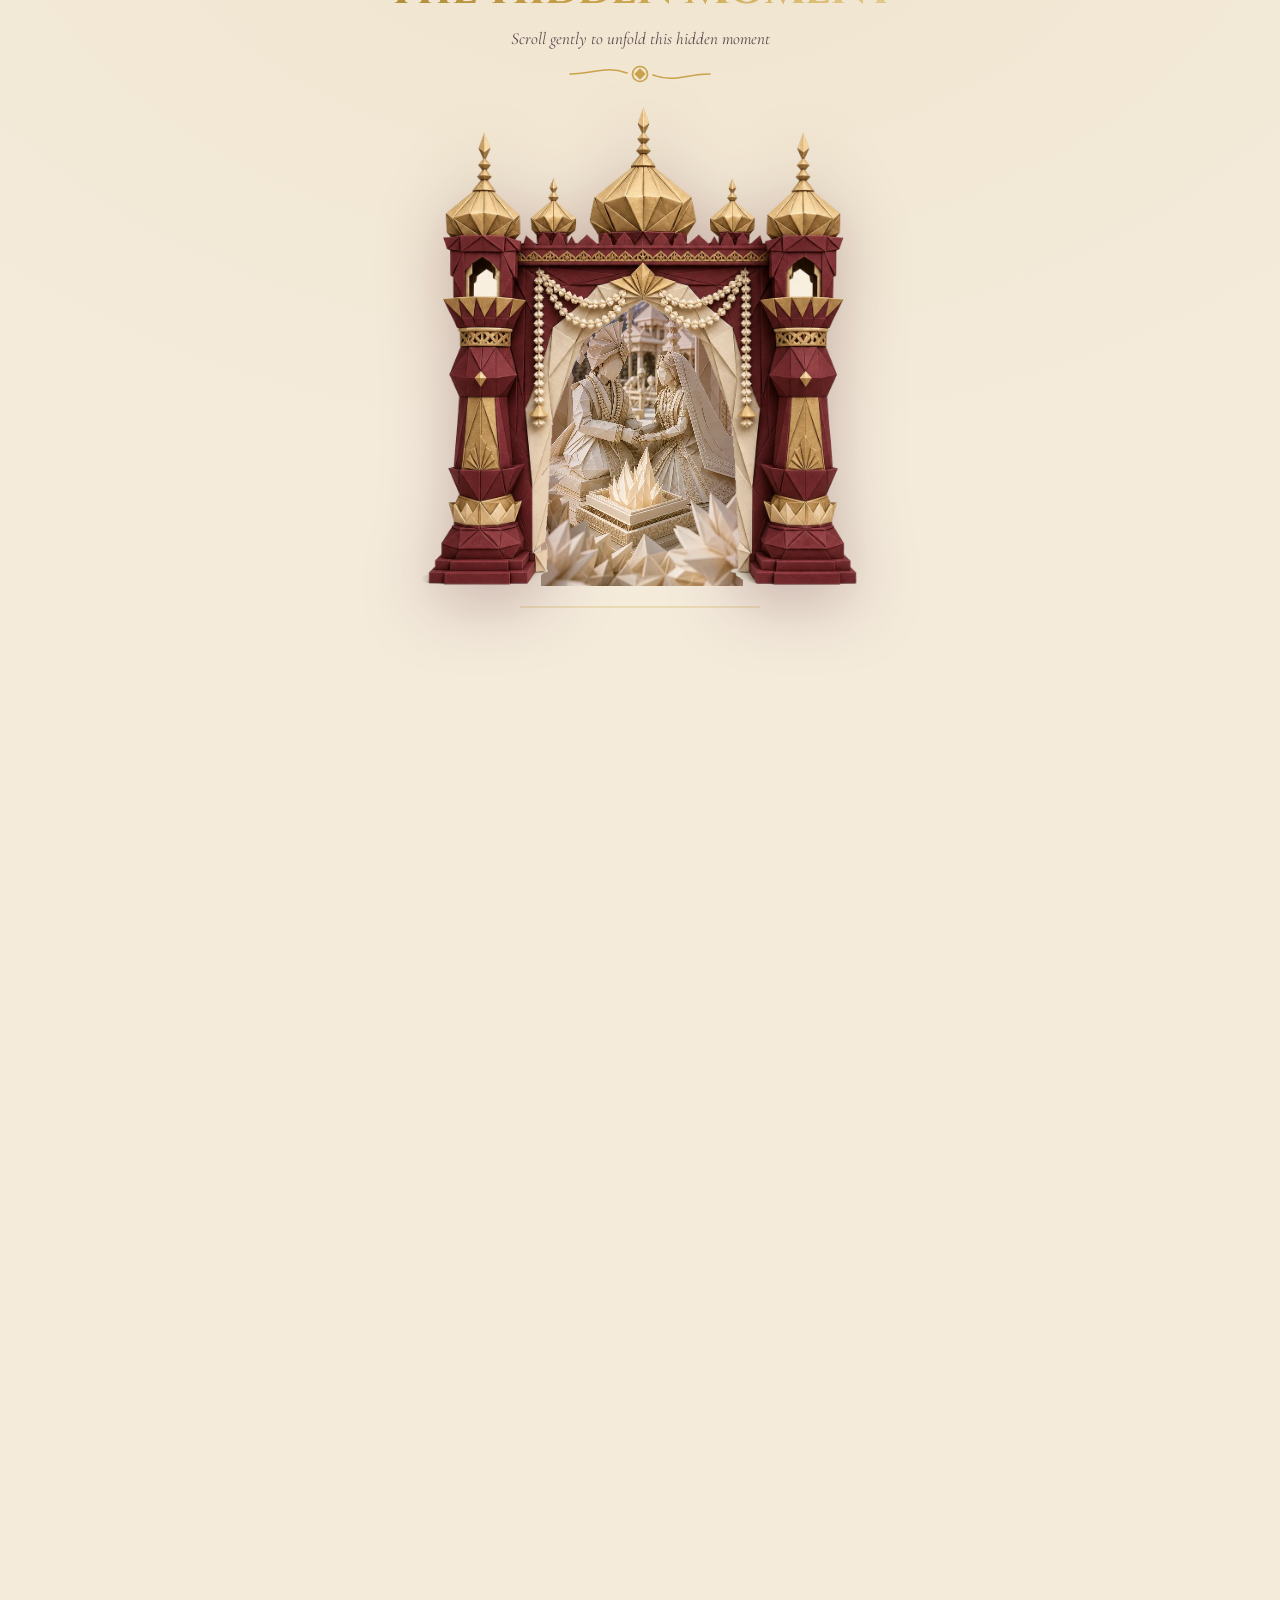
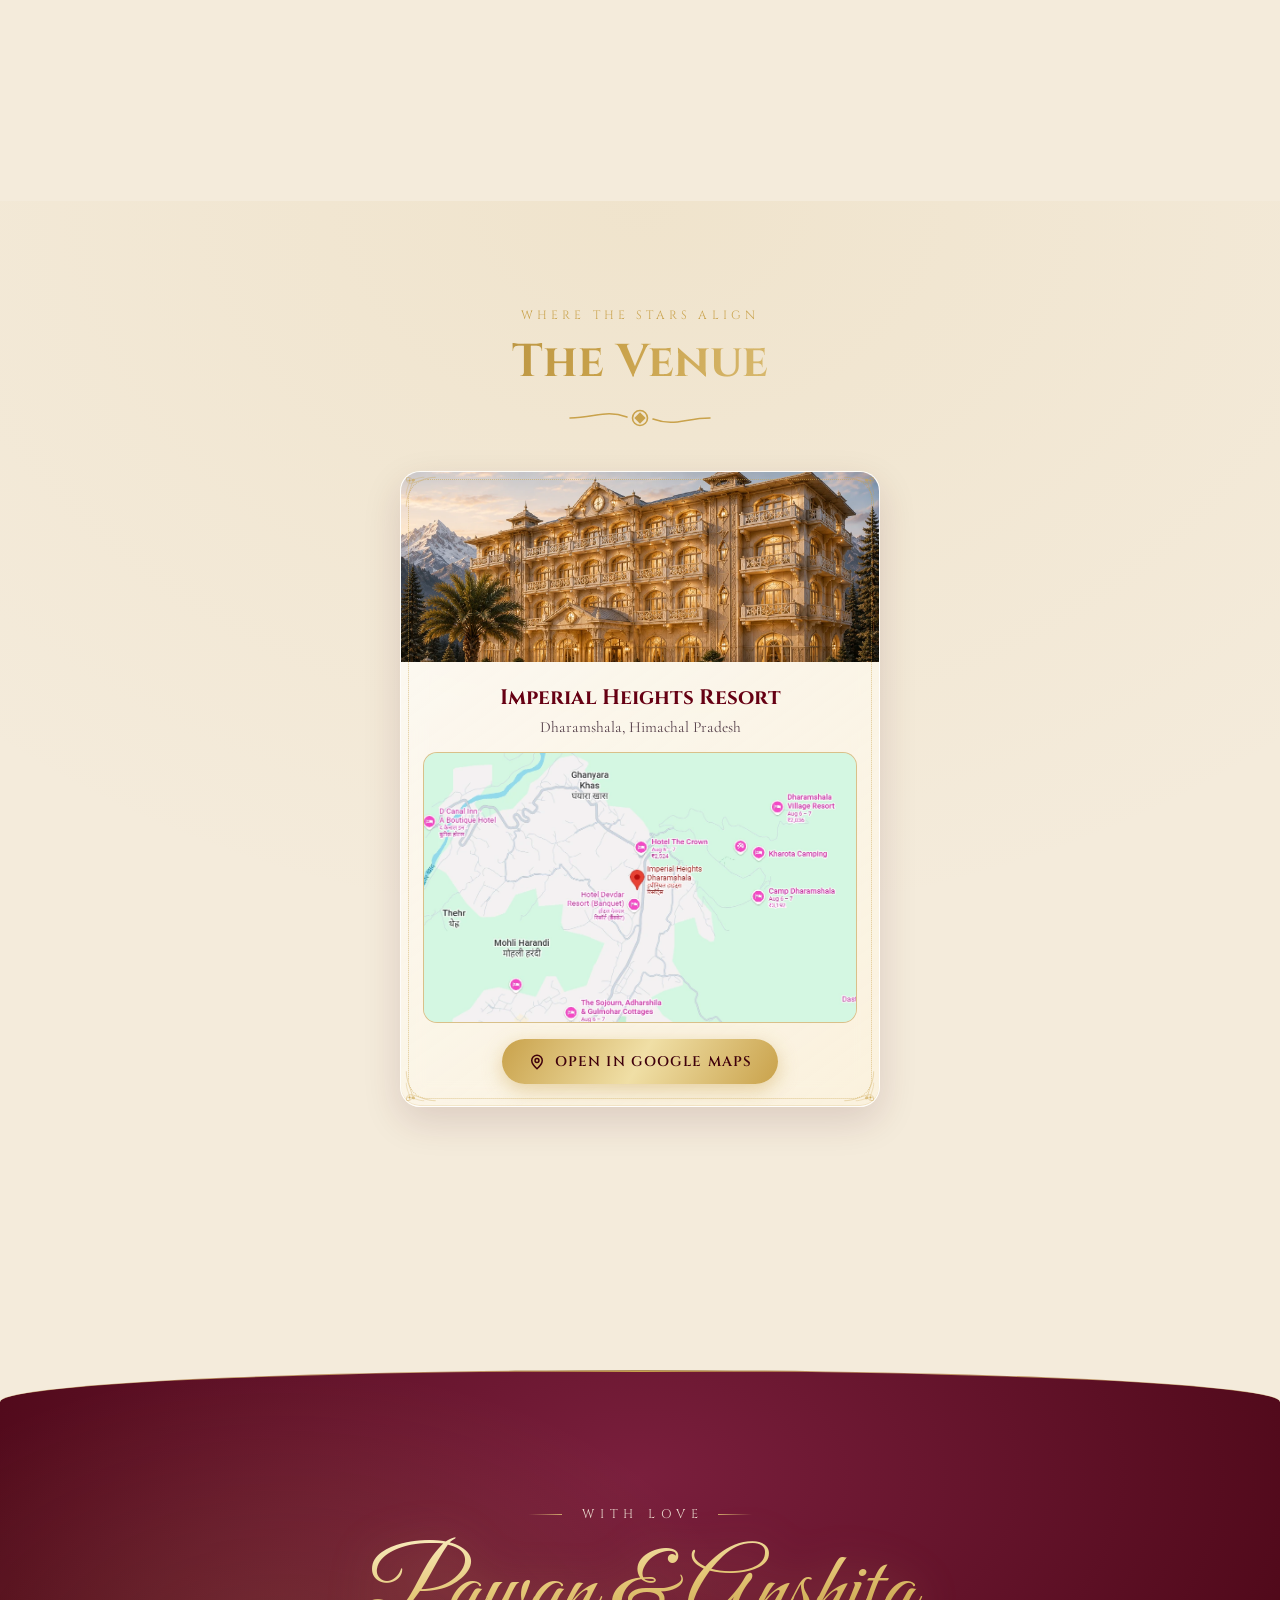
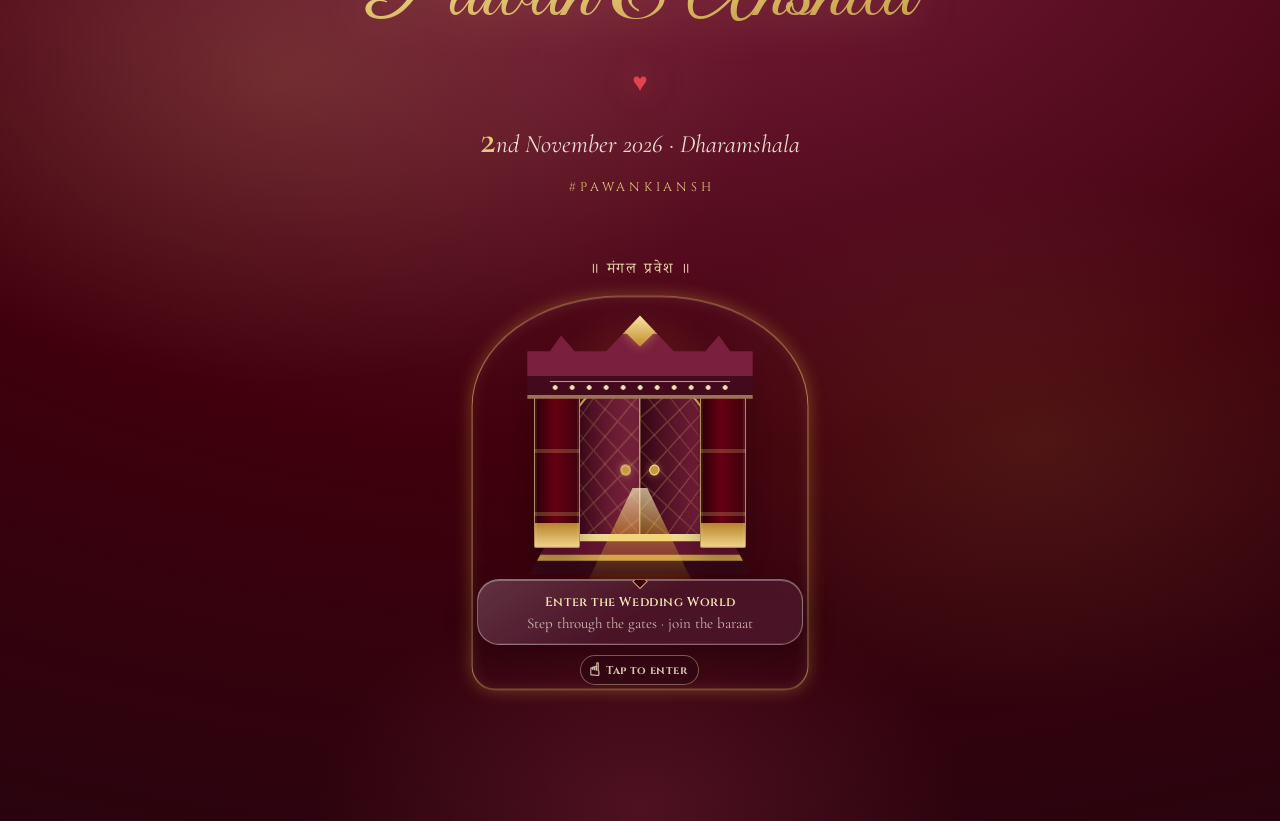
==== commit 78c83eee: "idk" ====
--- a/index.html
+++ b/index.html
@@ -112,6 +112,23 @@
   <div id="event-cards"></div>
 </section>
 
+<!-- ═══════════════ A ROYAL AFFAIR — film ═══════════════ -->
+<section id="royal-affair">
+  <header class="sec-head">
+    <p class="eyebrow">A moment, in motion</p>
+    <h2 class="sec-title gold-foil">A Royal Affair</h2>
+  </header>
+  <div class="film-band portrait">
+    <div class="film-inner">
+      <video id="royal-affair-video" src="assets/film/royal_affair.mp4" poster="assets/film/royal_affair_poster.webp"
+        playsinline preload="none" loop></video>
+      <div class="film-caption">
+        <span class="film-eyebrow">Pawan &amp; Anshita</span>
+        <span class="film-line">Together, we write our forever</span>
+      </div>
+    </div>
+  </div>
+</section>
 
 <!-- ═══════════════ BLESSINGS · SCRATCH ═══════════════ -->
 <section id="blessings">
@@ -232,16 +249,6 @@
   </div>
 </div>
 
-<div id="photo-modal" class="hidden" role="dialog" aria-modal="true" aria-hidden="true" aria-label="Invitation photo">
-  <button id="photo-modal-close" type="button">
-    <svg viewBox="0 0 24 24" width="16" height="16" fill="none" stroke="currentColor" stroke-width="2" stroke-linecap="round"><path d="M15 6l-6 6 6 6"/></svg>
-    Back
-  </button>
-  <div class="photo-modal-frame">
-    <img id="photo-modal-img" src="" alt="">
-  </div>
-</div>
-
 
 <!-- Sound toggle -->
 <button id="sound-toggle" class="hidden" aria-label="Toggle sound">
--- a/styles.css
+++ b/styles.css
@@ -1038,49 +1038,6 @@
   background: #fff;
 }
 
-/* ---- Event-card "view invitation" button (used by cards with a photo, e.g. Reception) ---- */
-.event-photo-btn {
-  margin-top: 14px;
-  display: inline-flex; align-items: center; gap: 7px;
-  font-family: var(--serif-display);
-  font-size: 11.5px; letter-spacing: .1em; text-transform: uppercase;
-  color: var(--maroon);
-  background: rgba(109,26,51,.07);
-  border: 1px solid rgba(109,26,51,.3);
-  border-radius: 30px;
-  padding: 9px 16px;
-  cursor: pointer;
-}
-.event-photo-btn:active { background: rgba(109,26,51,.14); }
-
-/* ---- Full-screen photo lightbox with a back button ---- */
-#photo-modal {
-  position: fixed; inset: 0; z-index: 95;
-  background: rgba(15,4,8,.94);
-  display: grid; place-items: center;
-  padding: calc(env(safe-area-inset-top, 0px) + 64px) 16px calc(env(safe-area-inset-bottom, 0px) + 20px);
-}
-#photo-modal.hidden { display: none; }
-#photo-modal-close {
-  position: fixed; top: calc(env(safe-area-inset-top, 0px) + 16px); left: 16px; z-index: 96;
-  display: inline-flex; align-items: center; gap: 6px;
-  font-family: var(--serif-display);
-  font-size: 12.5px; letter-spacing: .08em; text-transform: uppercase;
-  color: #fff8ec;
-  background: rgba(255,255,255,.12);
-  border: 1px solid rgba(255,255,255,.3);
-  border-radius: 30px;
-  padding: 9px 16px 9px 12px;
-}
-.photo-modal-frame {
-  width: 100%; max-width: 480px; max-height: 100%;
-  overflow-y: auto;
-  border-radius: 14px;
-  box-shadow: 0 20px 60px rgba(0,0,0,.5);
-}
-.photo-modal-frame img { width: 100%; display: block; }
-body.modal-open { overflow: hidden; }
-
 /* Native royal RSVP form (used until a real Google Form URL is configured) */
 #rsvp-form { display: grid; gap: 16px; padding: 4px 4px 2px; }
 .rf-label {
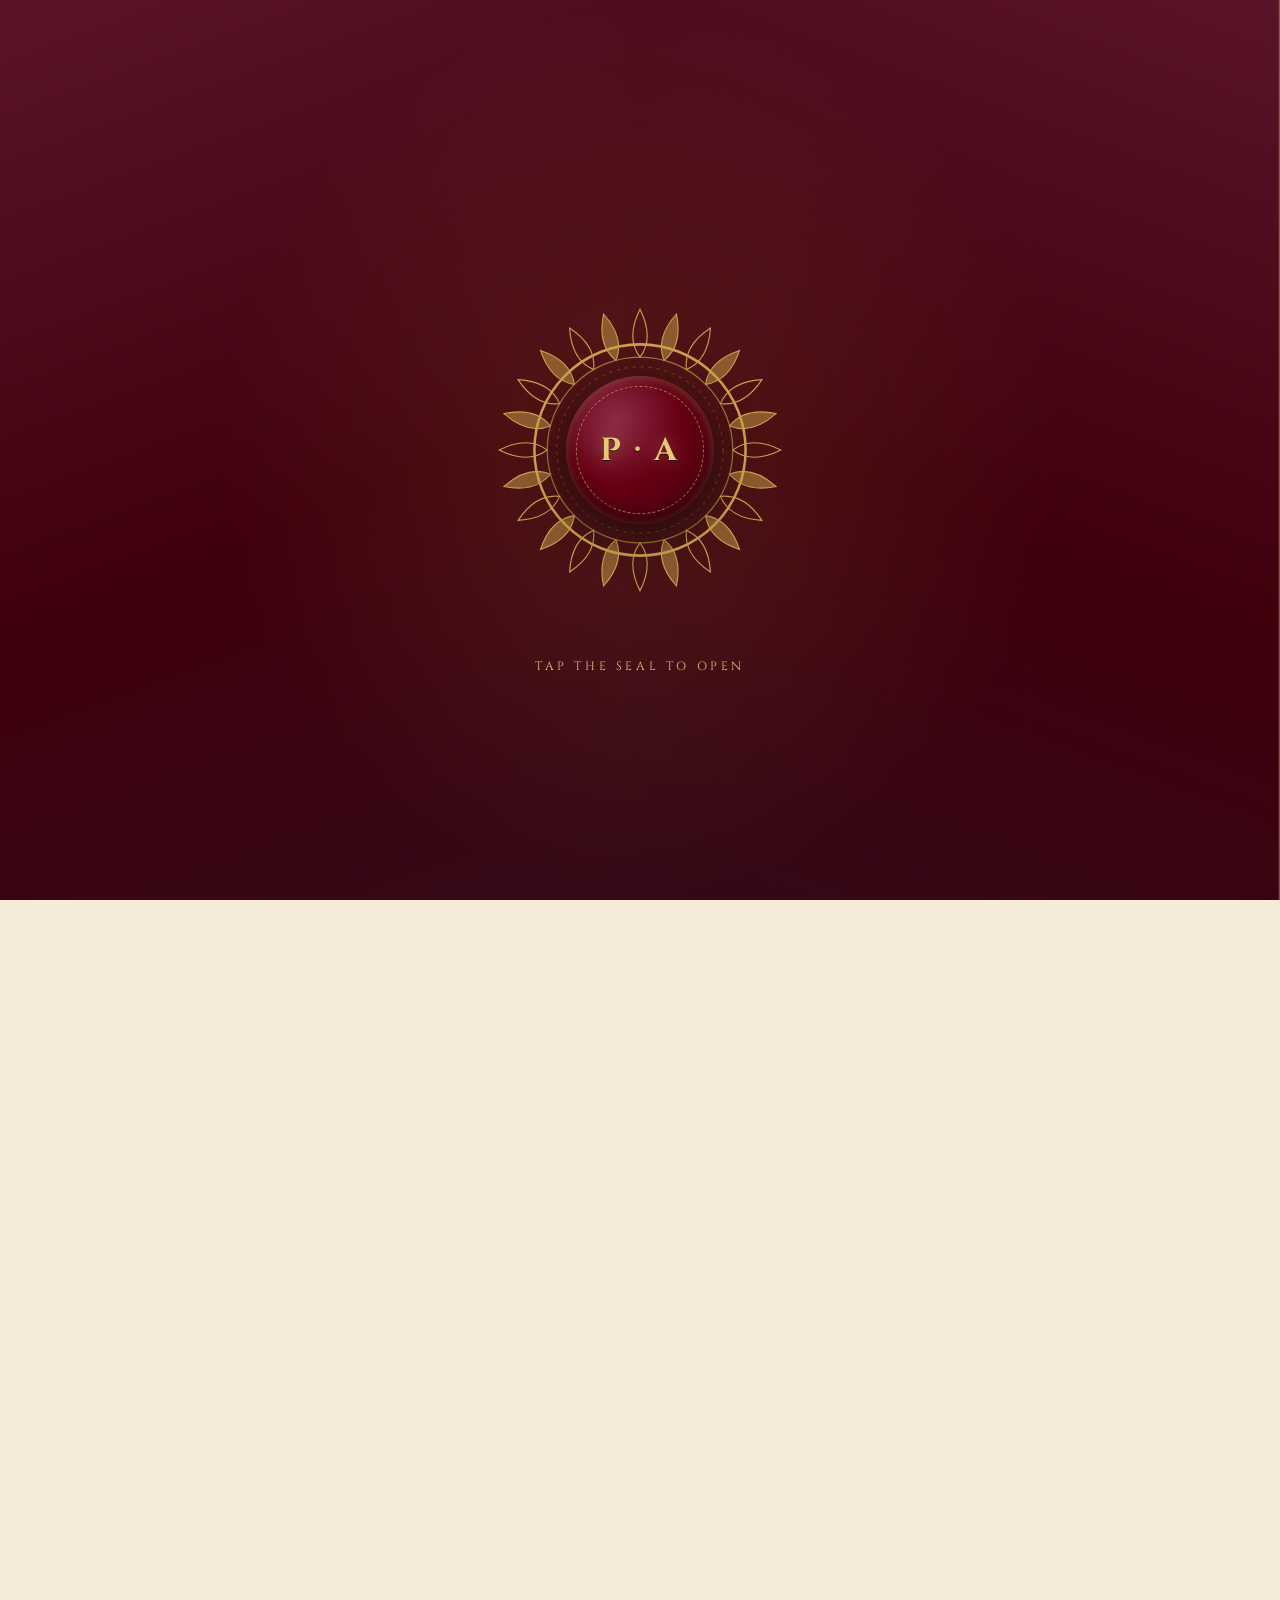
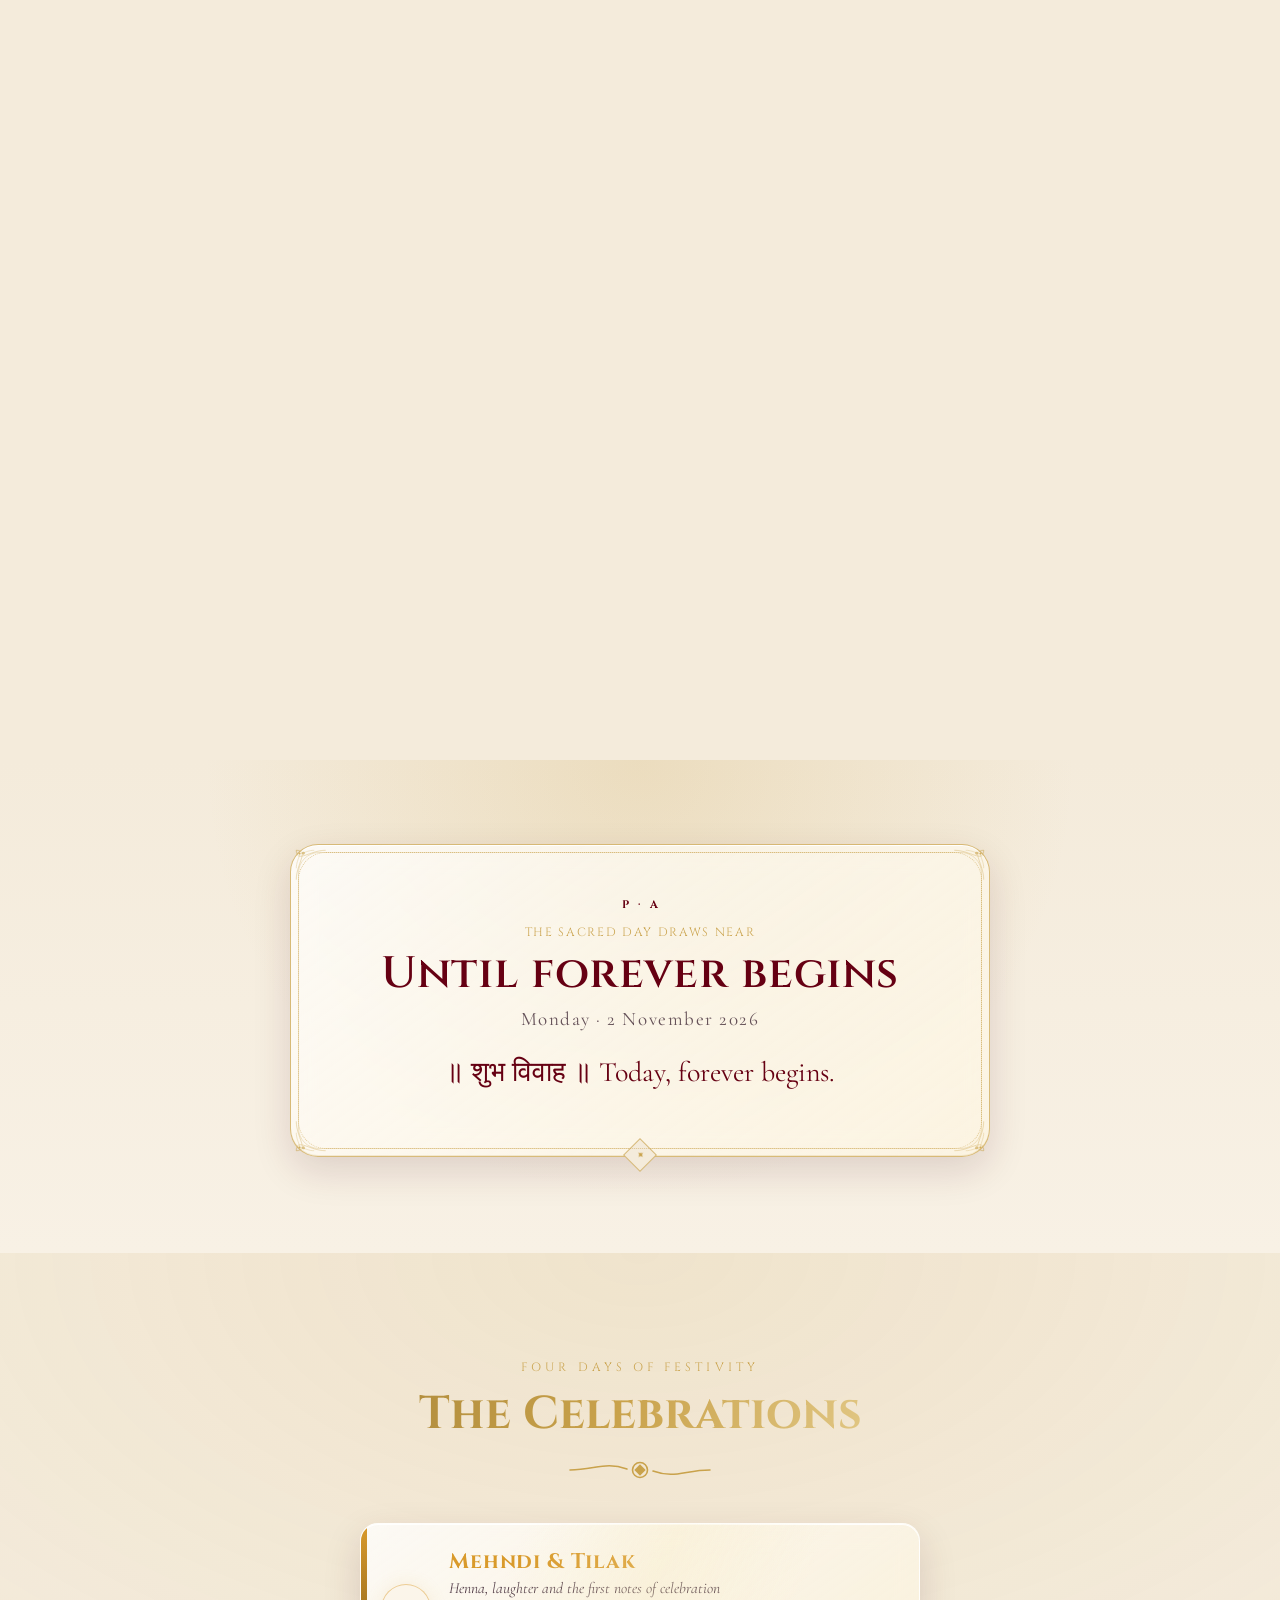
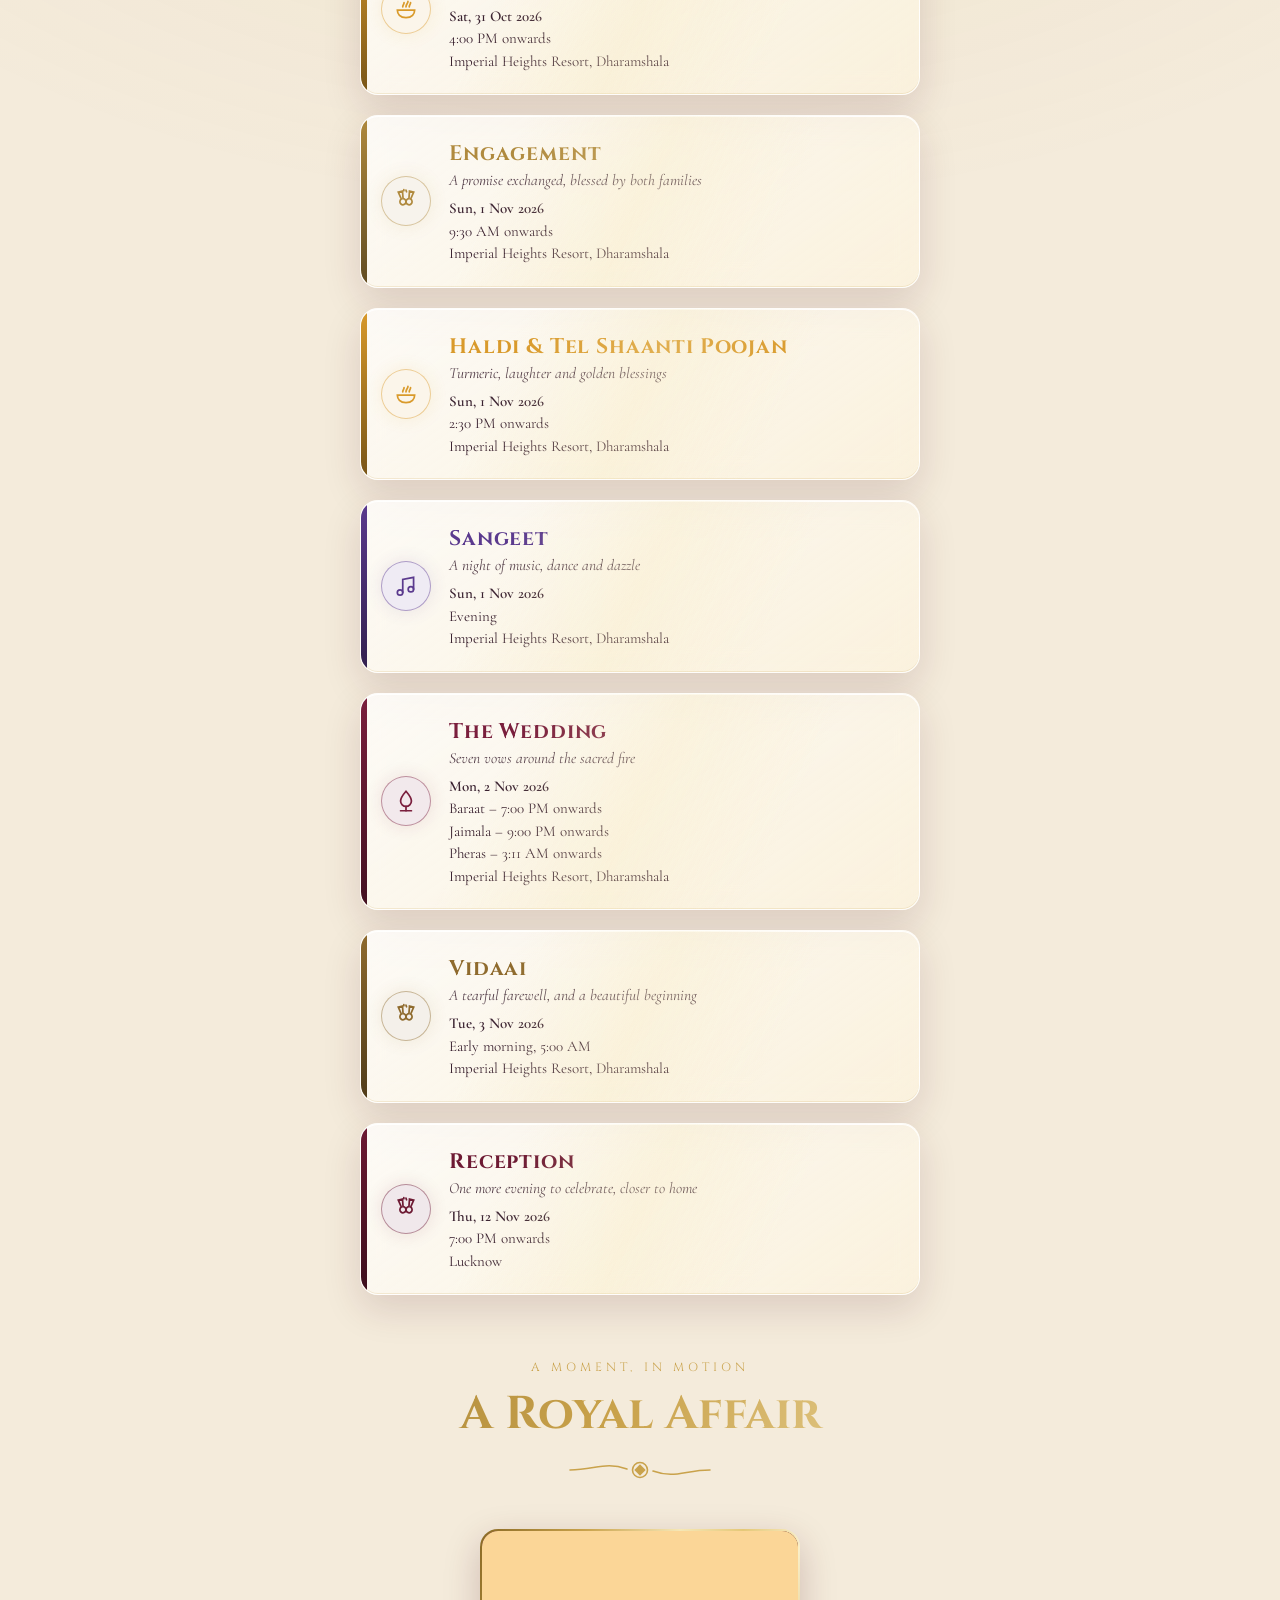
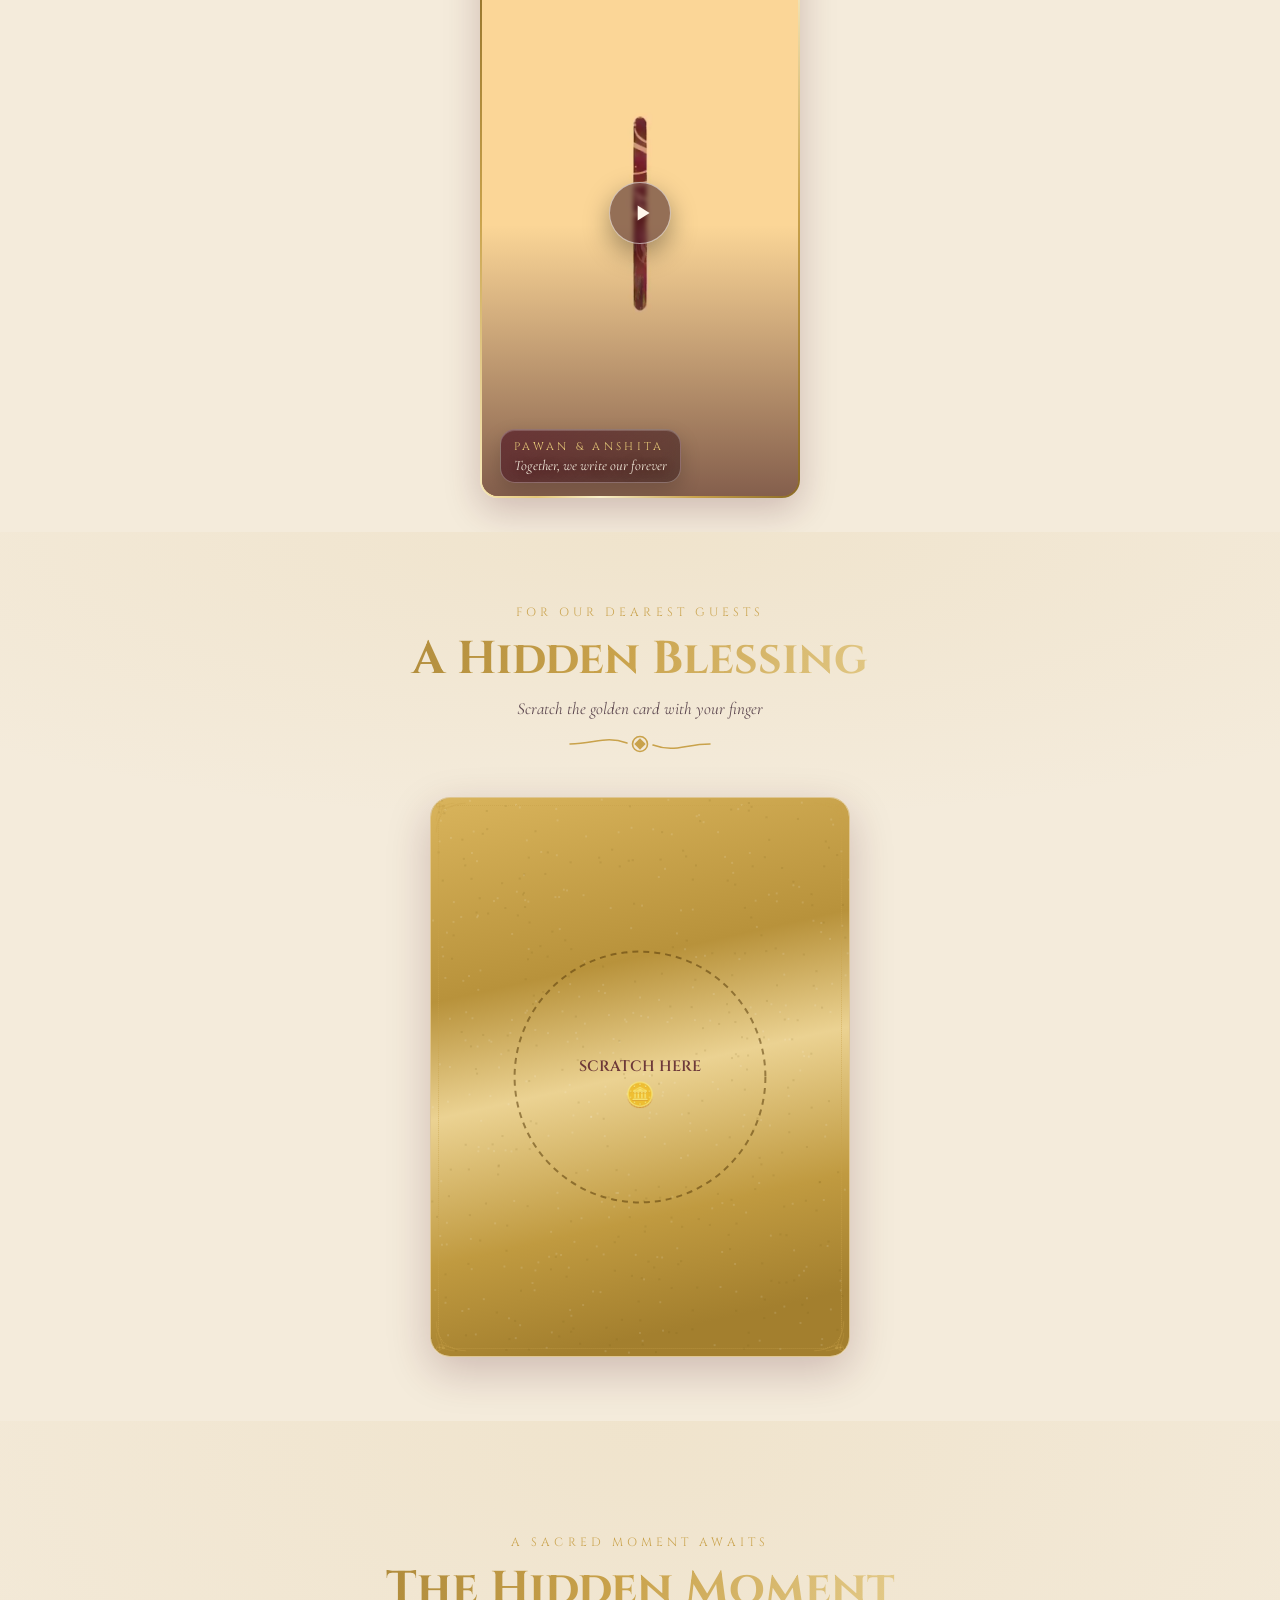
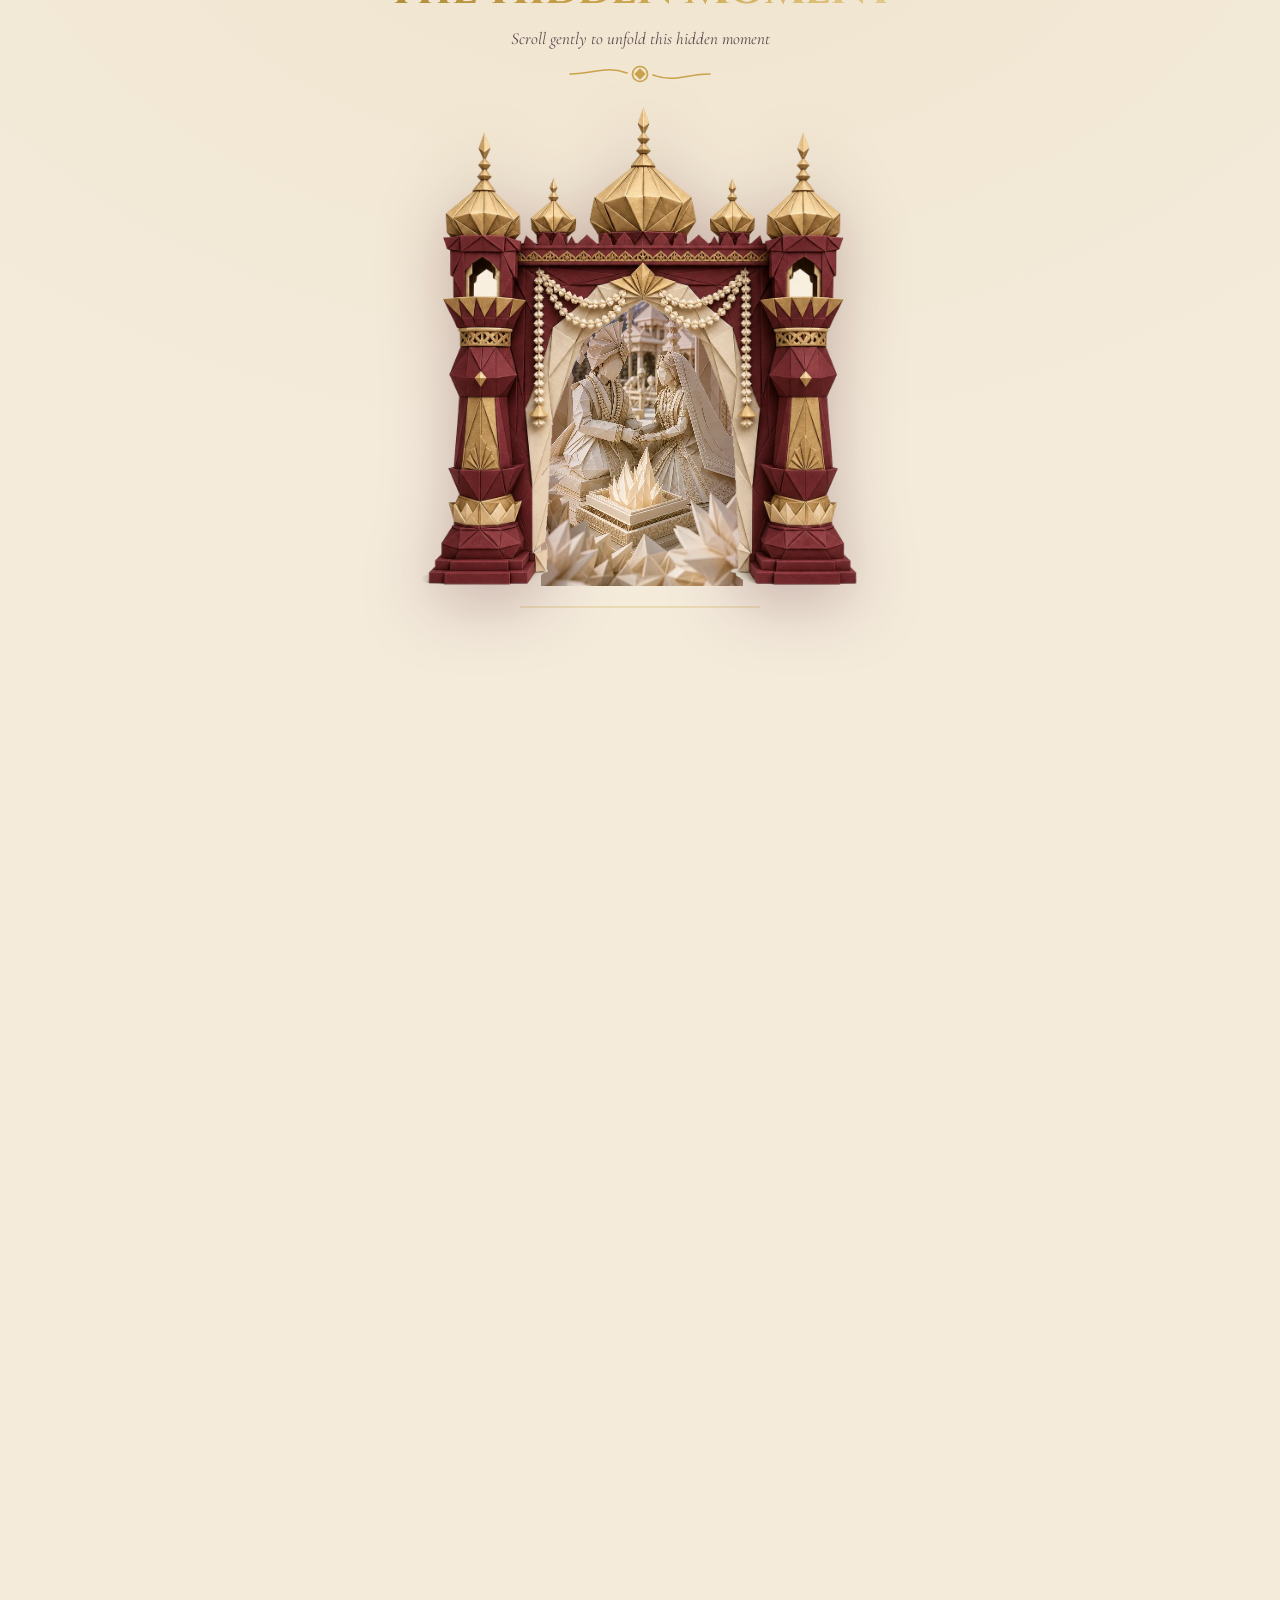
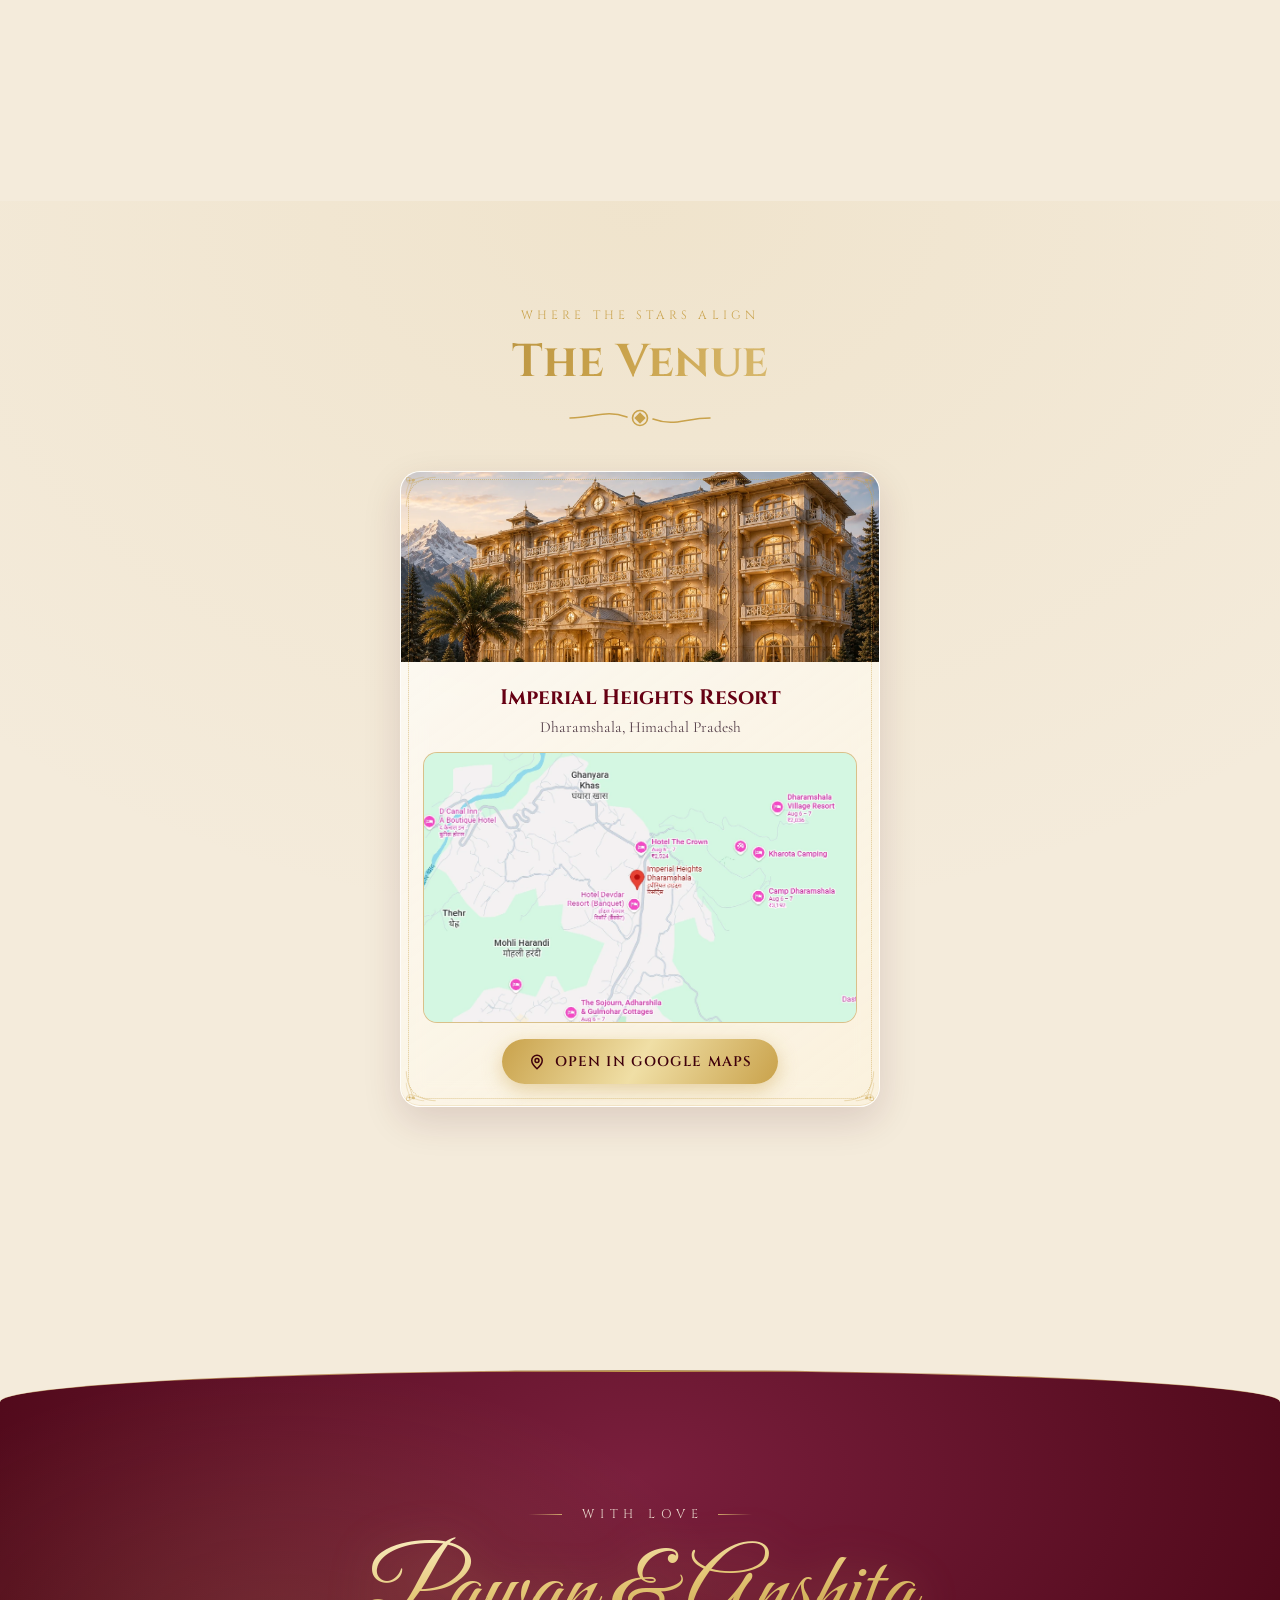
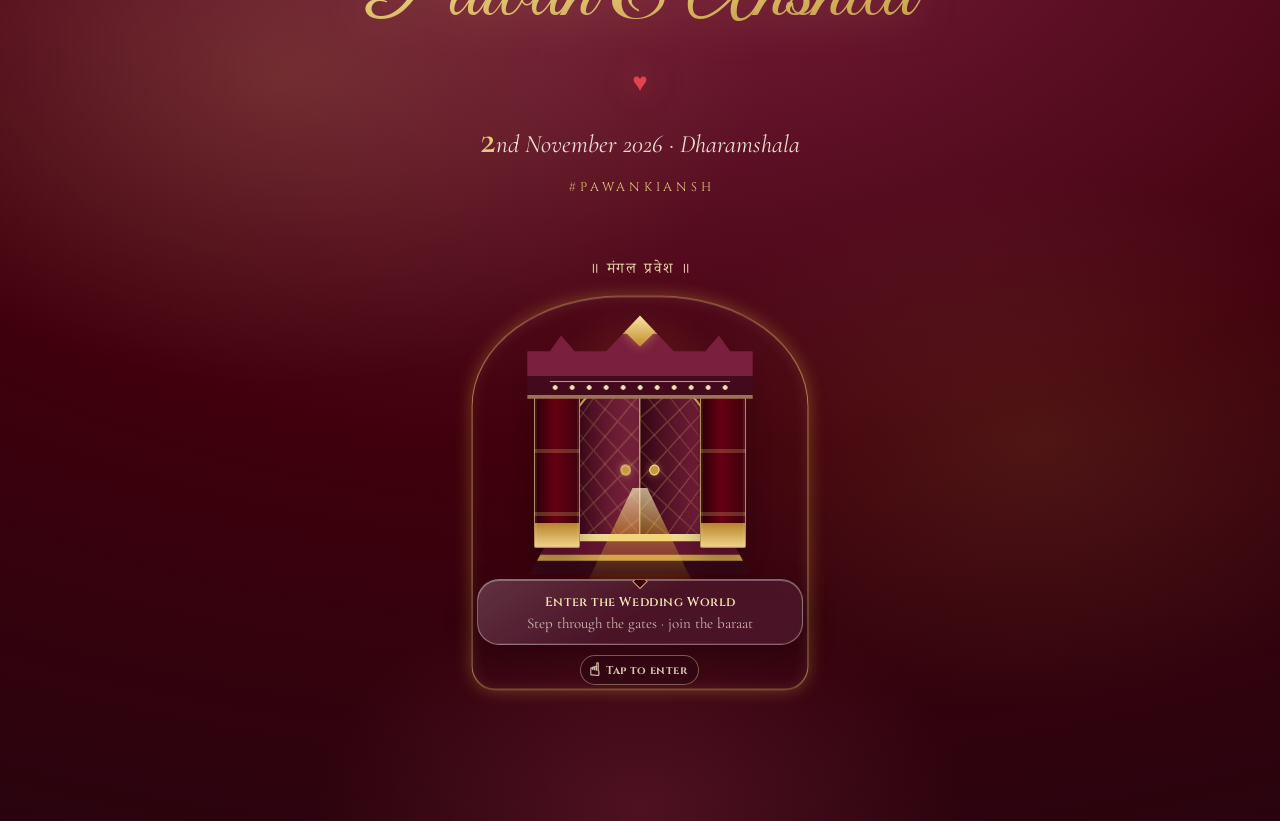
==== commit 4493932e: "idk" ====
--- a/index.html
+++ b/index.html
@@ -122,6 +122,9 @@
     <div class="film-inner">
       <video id="royal-affair-video" src="assets/film/royal_affair.mp4" poster="assets/film/royal_affair_poster.webp"
         playsinline preload="none" loop></video>
+      <button type="button" id="royal-affair-play" aria-label="Play the film">
+        <svg viewBox="0 0 24 24" width="26" height="26" fill="currentColor"><path d="M8 5v14l11-7z"/></svg>
+      </button>
       <div class="film-caption">
         <span class="film-eyebrow">Pawan &amp; Anshita</span>
         <span class="film-line">Together, we write our forever</span>
--- a/styles.css
+++ b/styles.css
@@ -1227,6 +1227,19 @@
   pointer-events: none;
   background: linear-gradient(to top, rgba(46,8,22,.58), transparent 48%);
 }
+#royal-affair-play {
+  position: absolute; z-index: 3; inset: 0; margin: auto;
+  width: 62px; height: 62px;
+  display: flex; align-items: center; justify-content: center;
+  border-radius: 50%;
+  color: #fff8ec;
+  background: rgba(46,8,22,.5);
+  border: 1.5px solid rgba(255,255,255,.55);
+  box-shadow: 0 10px 26px rgba(0,0,0,.35);
+  backdrop-filter: blur(2px);
+}
+#royal-affair-play svg { margin-left: 3px; }
+#royal-affair-play.hidden { display: none; }
 .film-caption {
   position: absolute; left: 18px; bottom: 13px; z-index: 2;
   display: grid; gap: 3px;
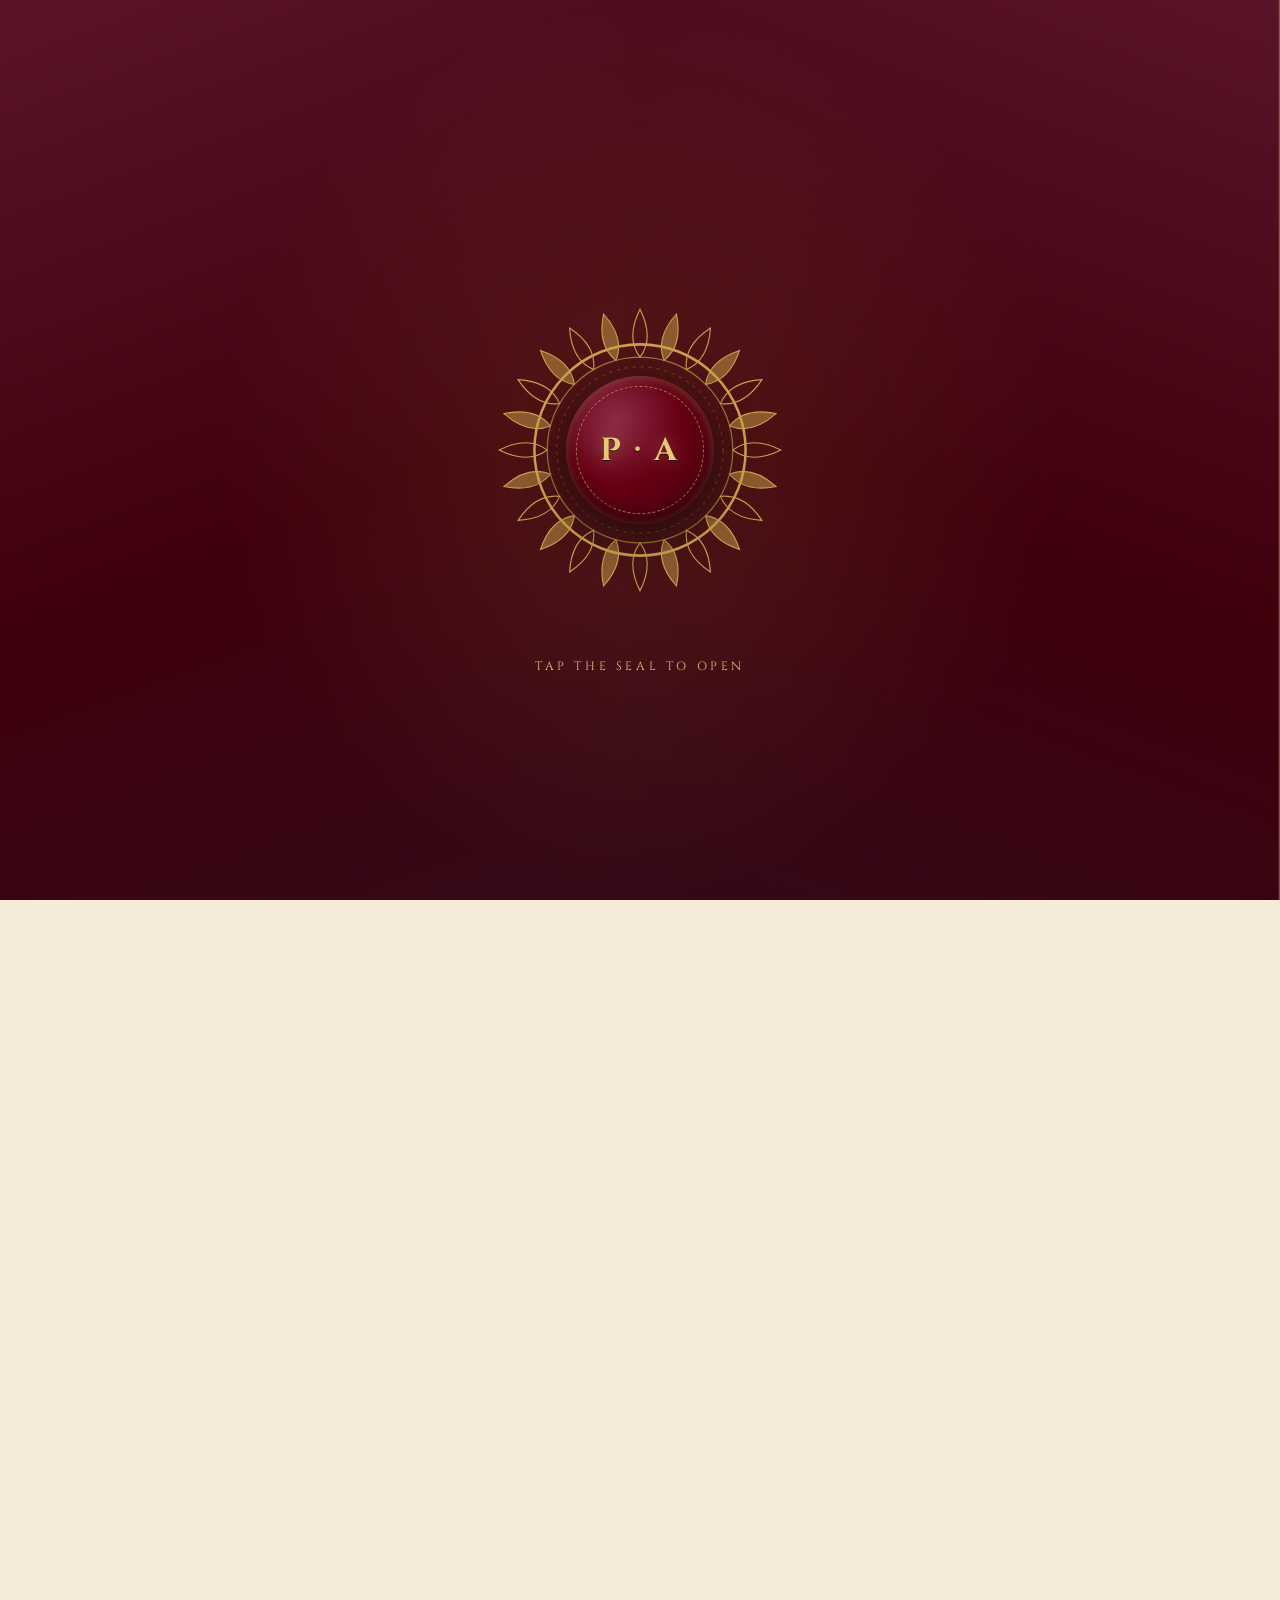
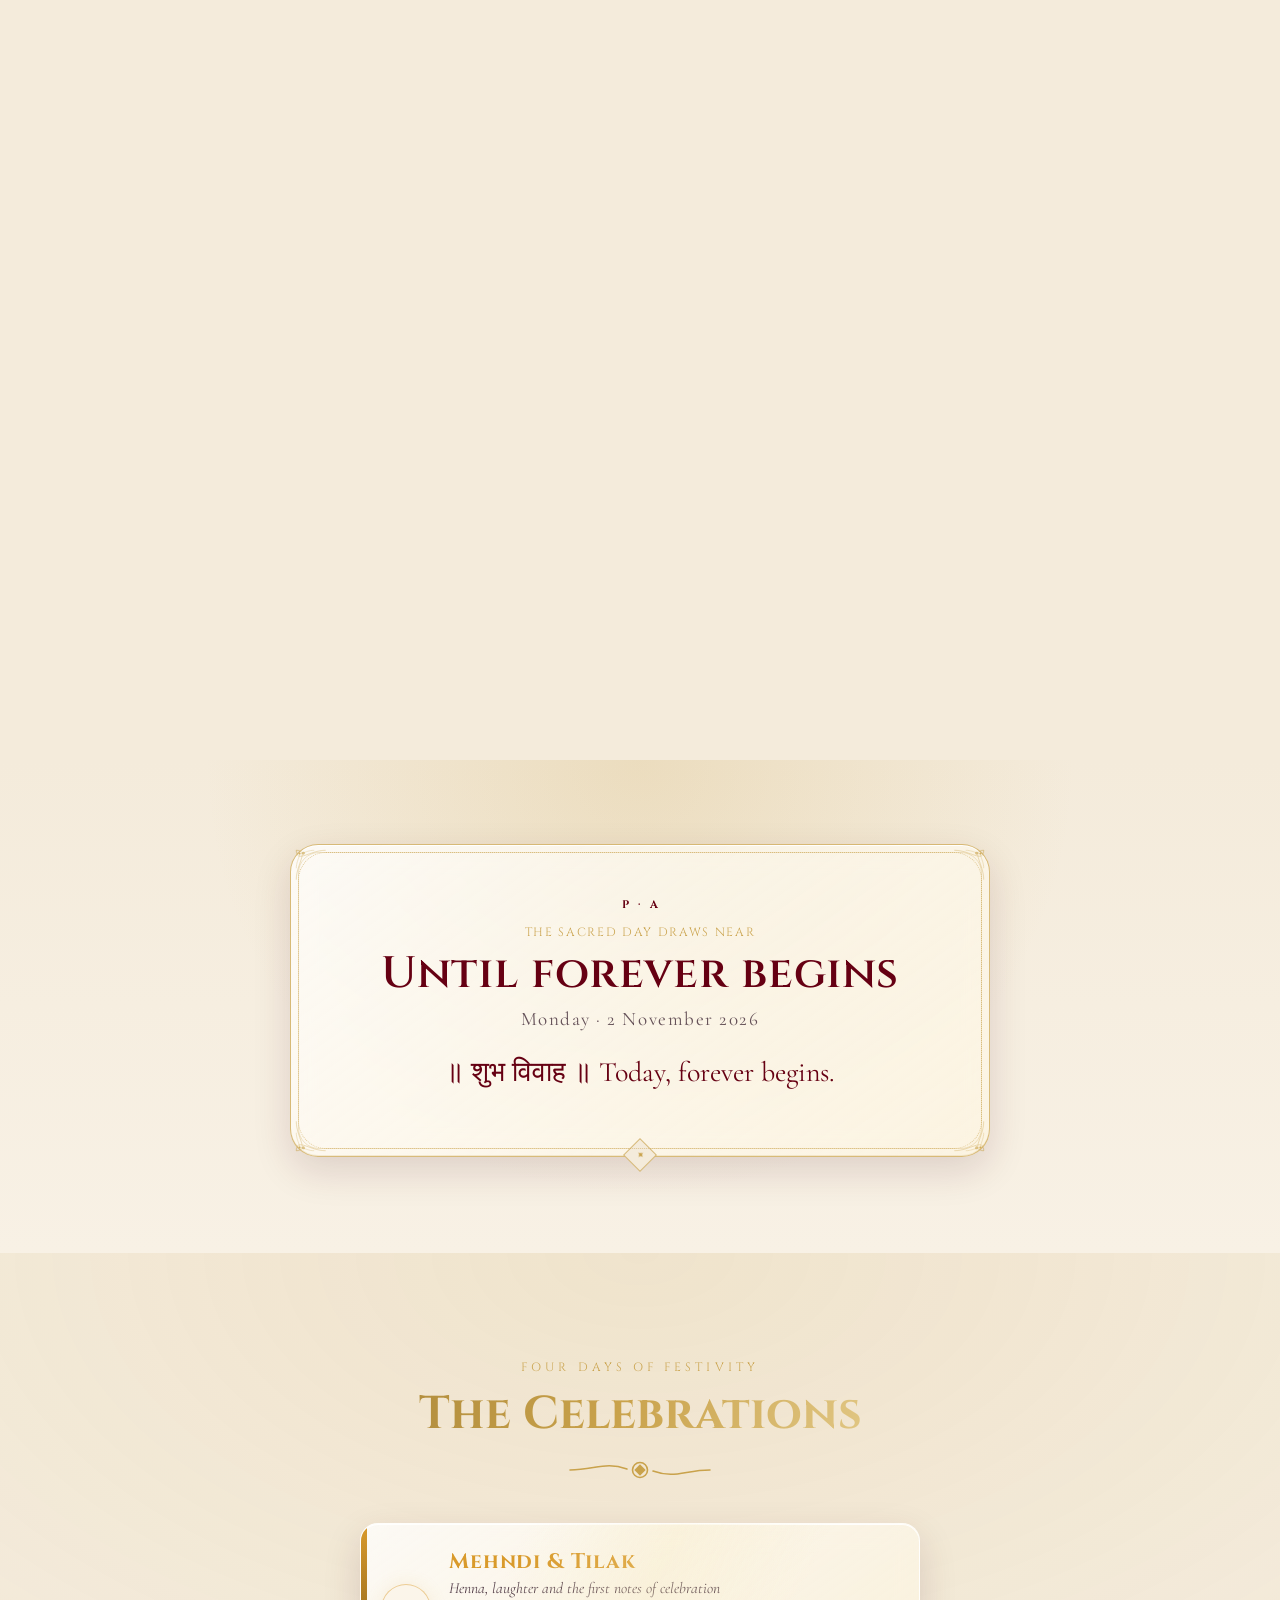
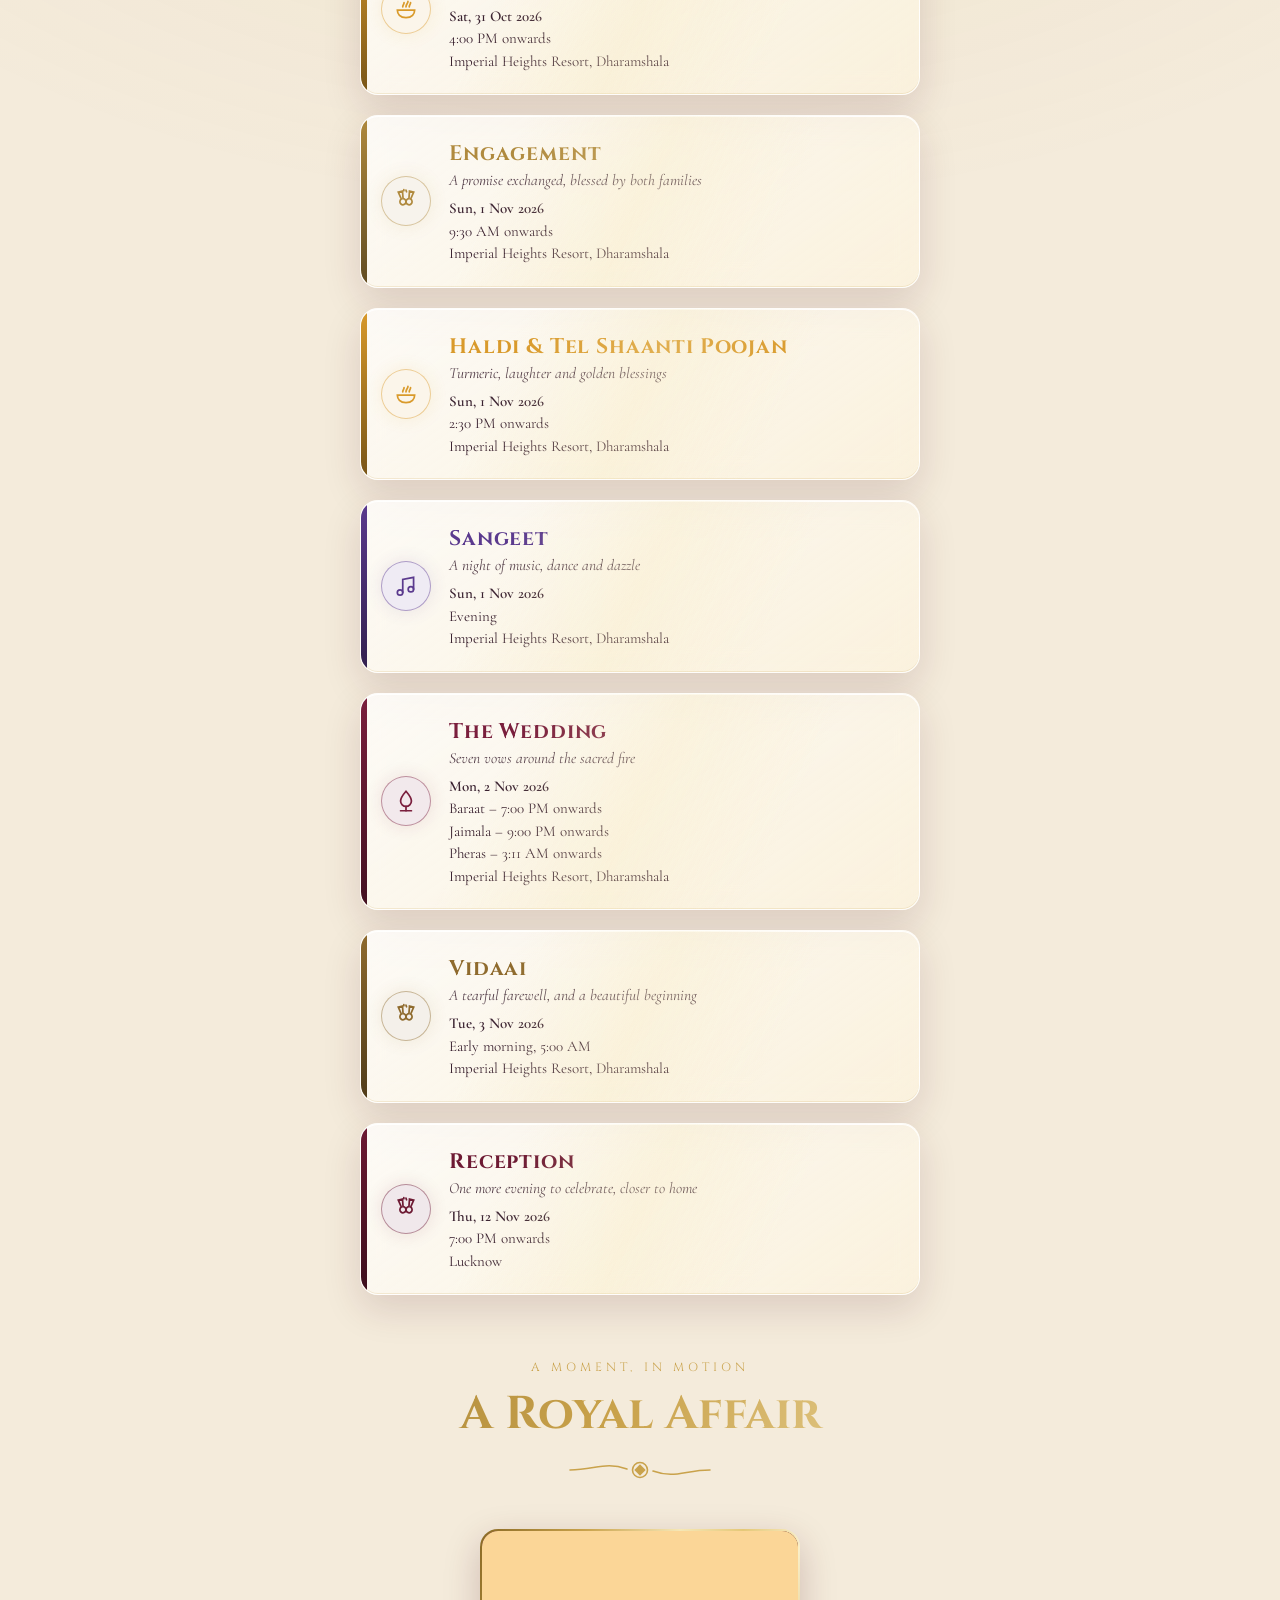
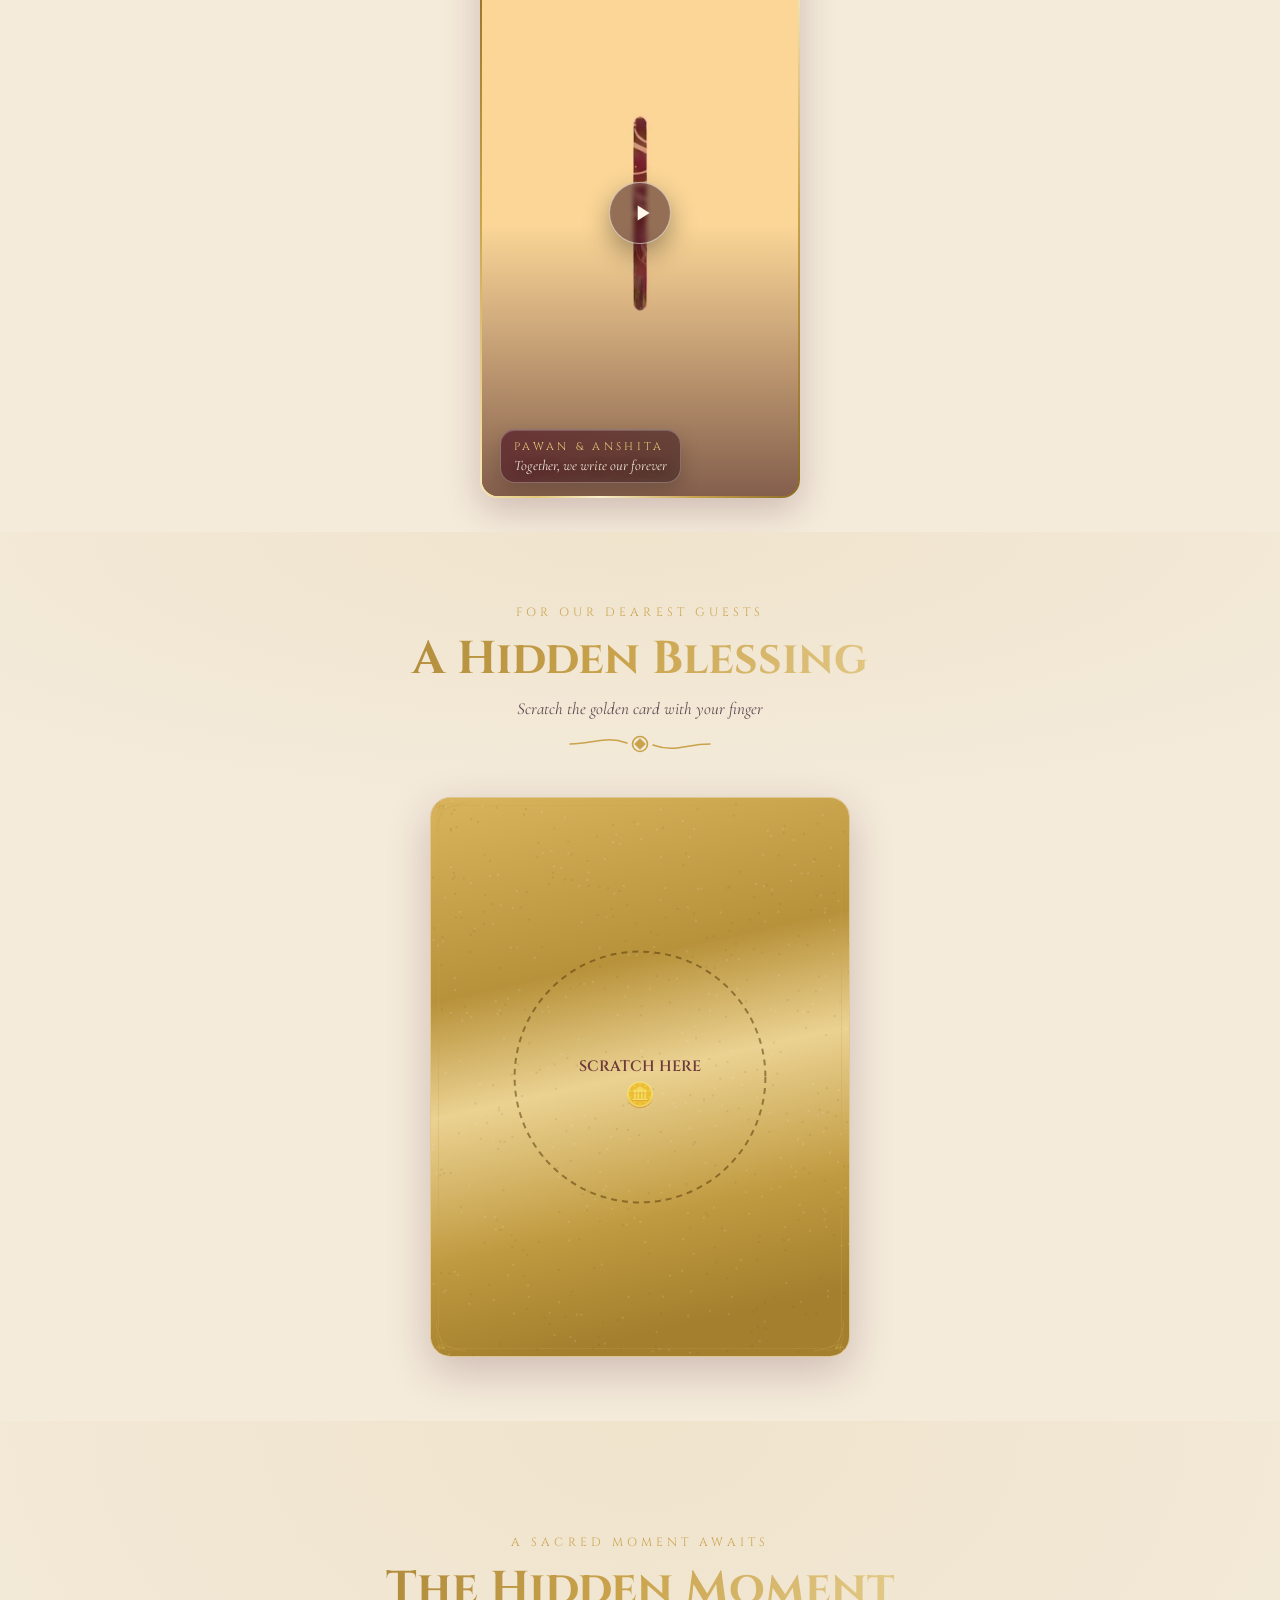
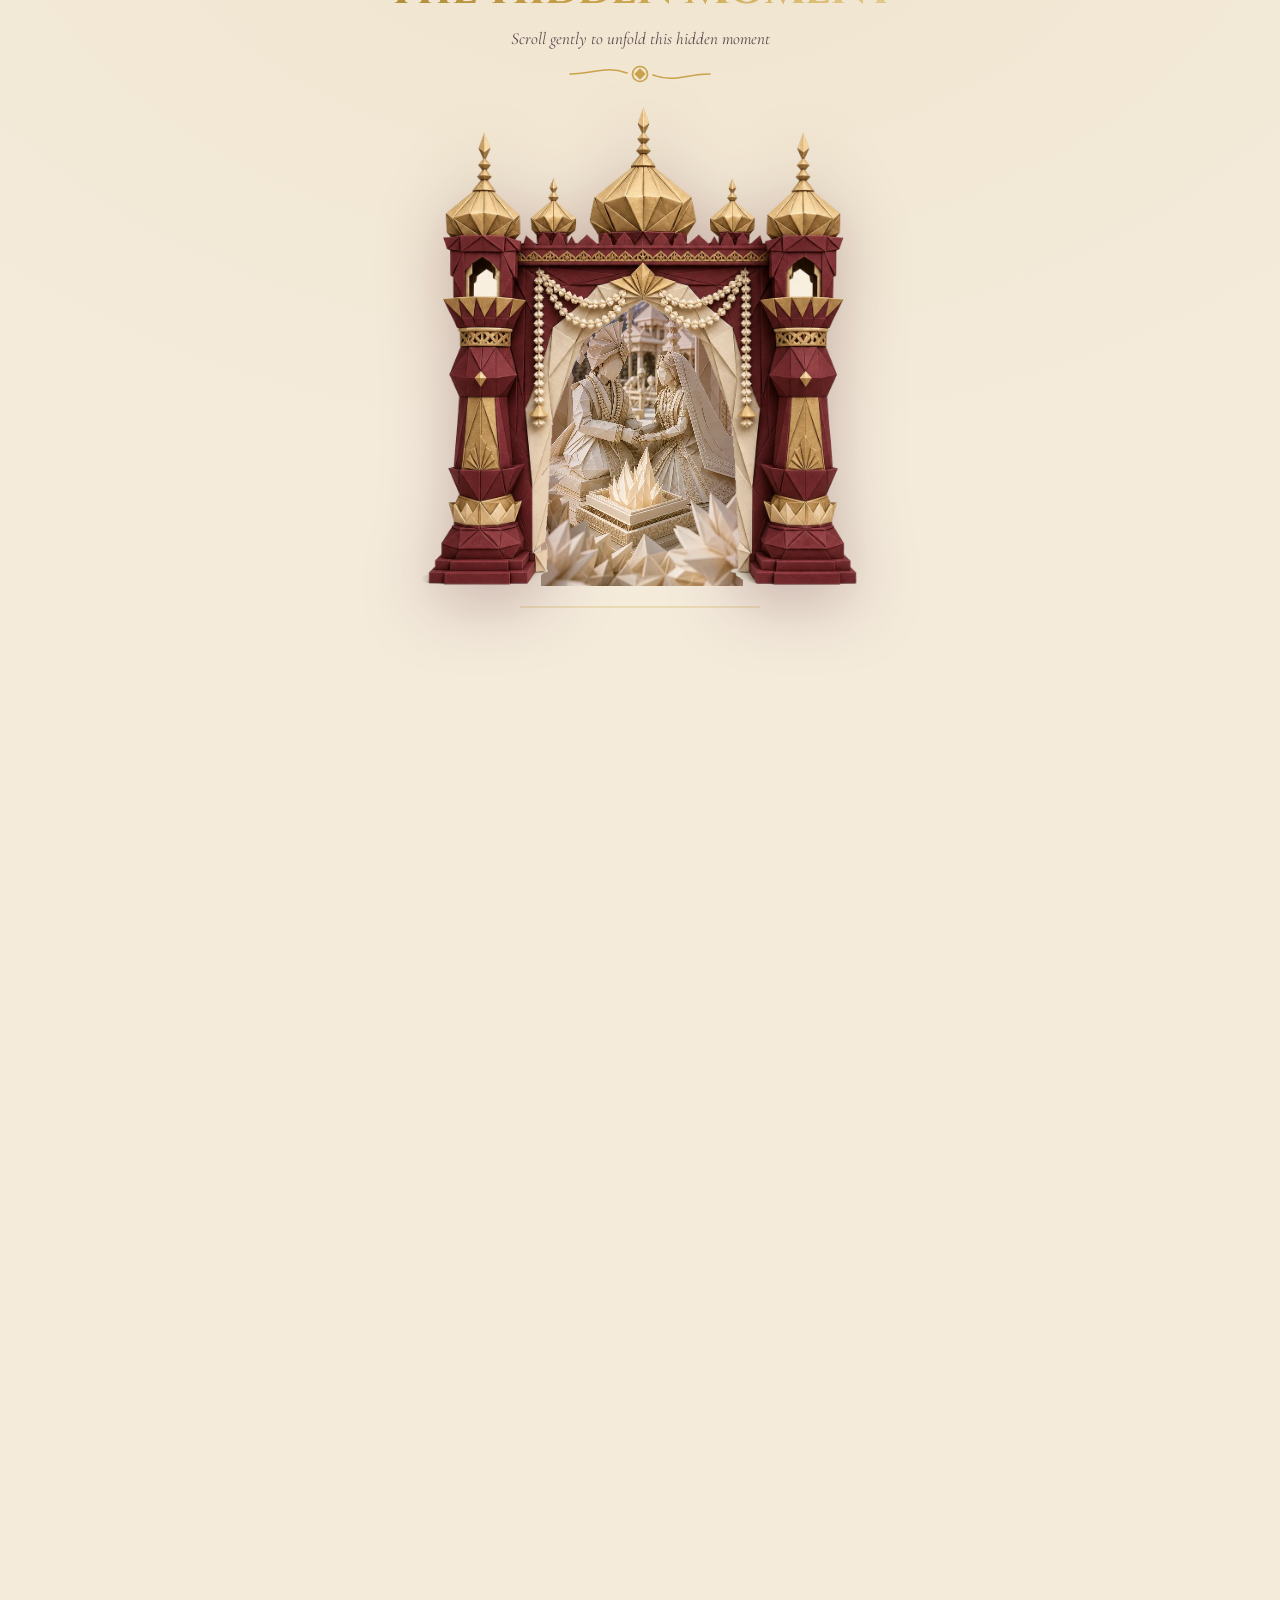
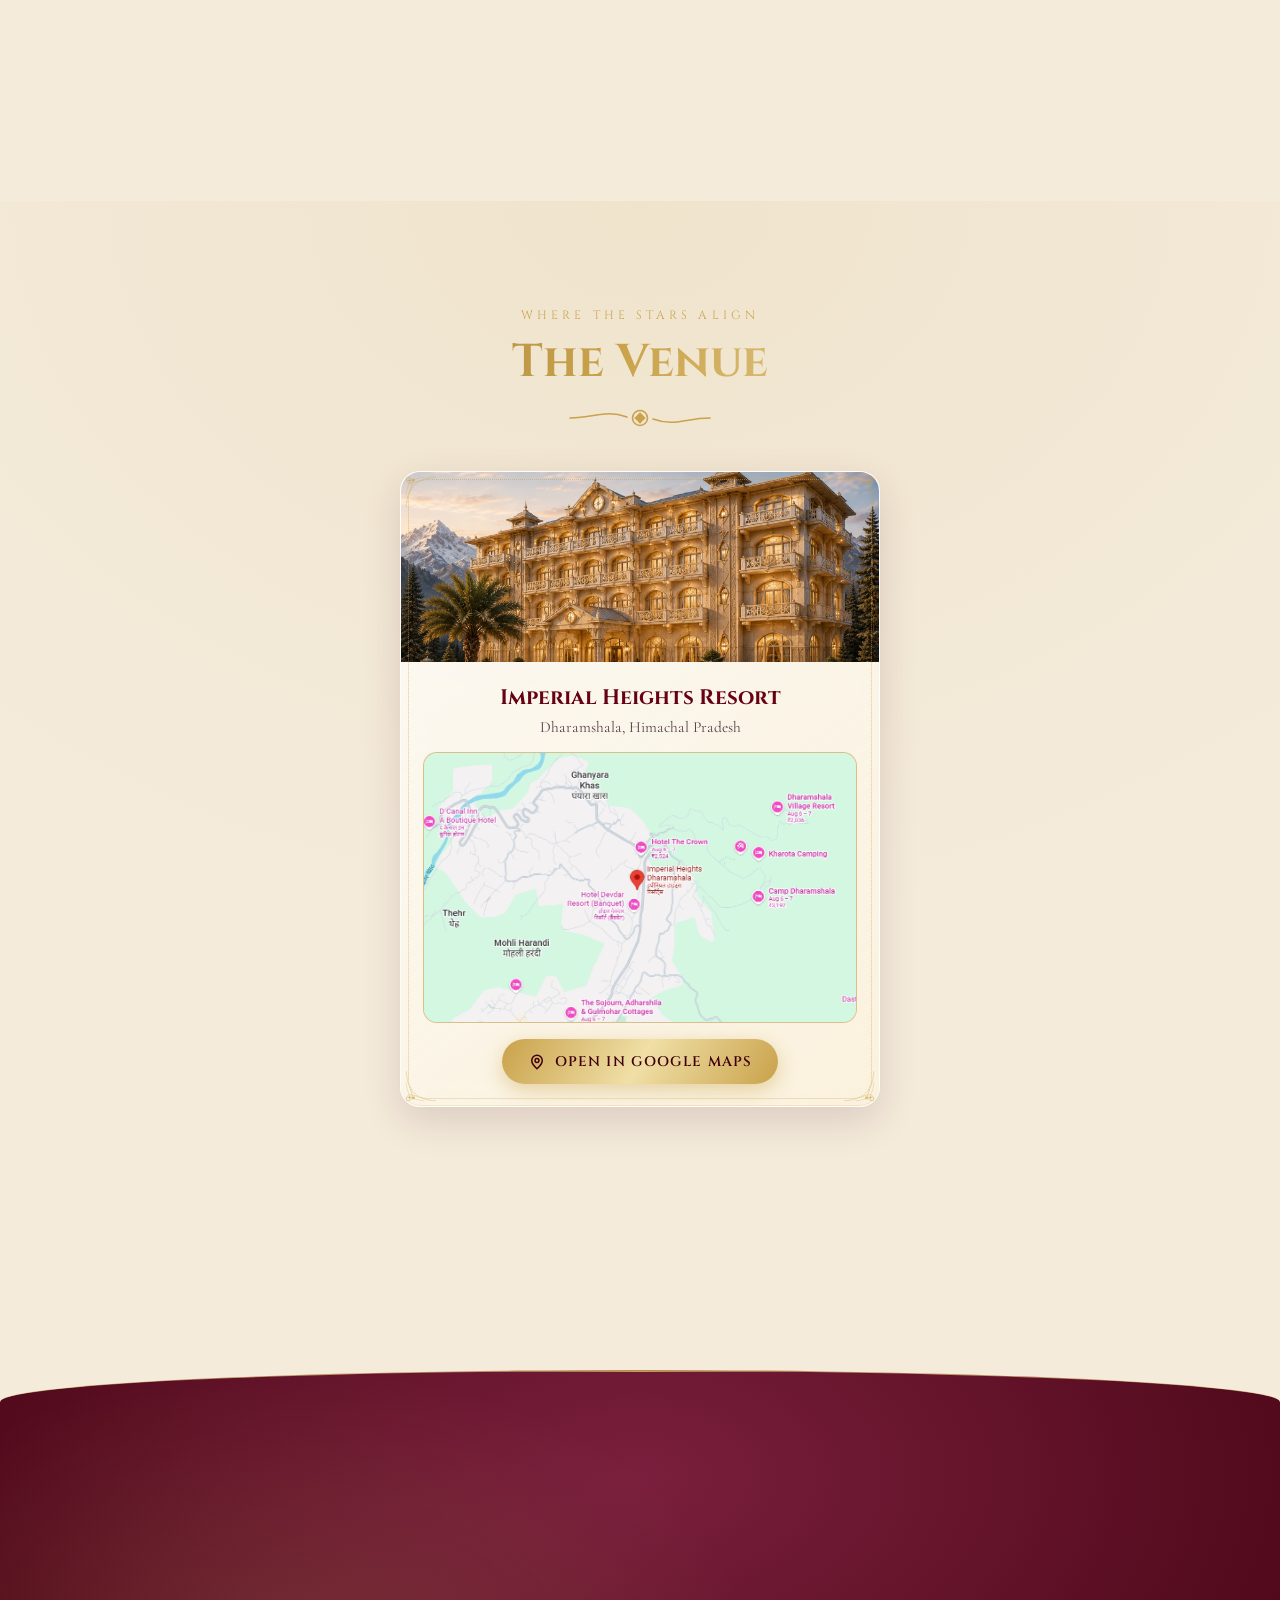
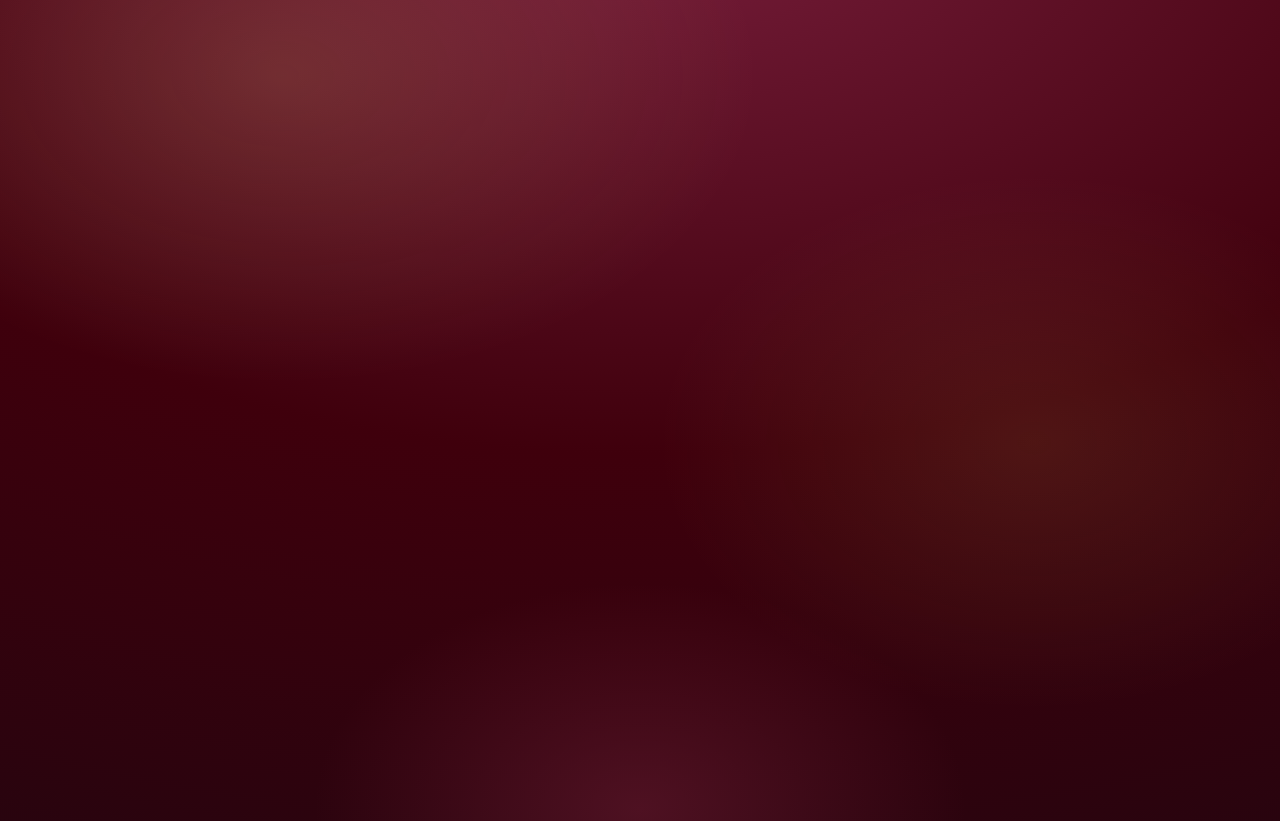
==== commit b08bf8df: "Update index.html" ====
--- a/index.html
+++ b/index.html
@@ -120,7 +120,7 @@
   </header>
   <div class="film-band portrait">
     <div class="film-inner">
-      <video id="royal-affair-video" src="assets/film/royal_affair.mp4" poster="assets/film/royal_affair_poster.webp"
+      <video id="royal-affair-video" src="assets/film/royal_affair.mp4?v=2" poster="assets/film/royal_affair_poster.webp?v=2"
         playsinline preload="none" loop></video>
       <button type="button" id="royal-affair-play" aria-label="Play the film">
         <svg viewBox="0 0 24 24" width="26" height="26" fill="currentColor"><path d="M8 5v14l11-7z"/></svg>
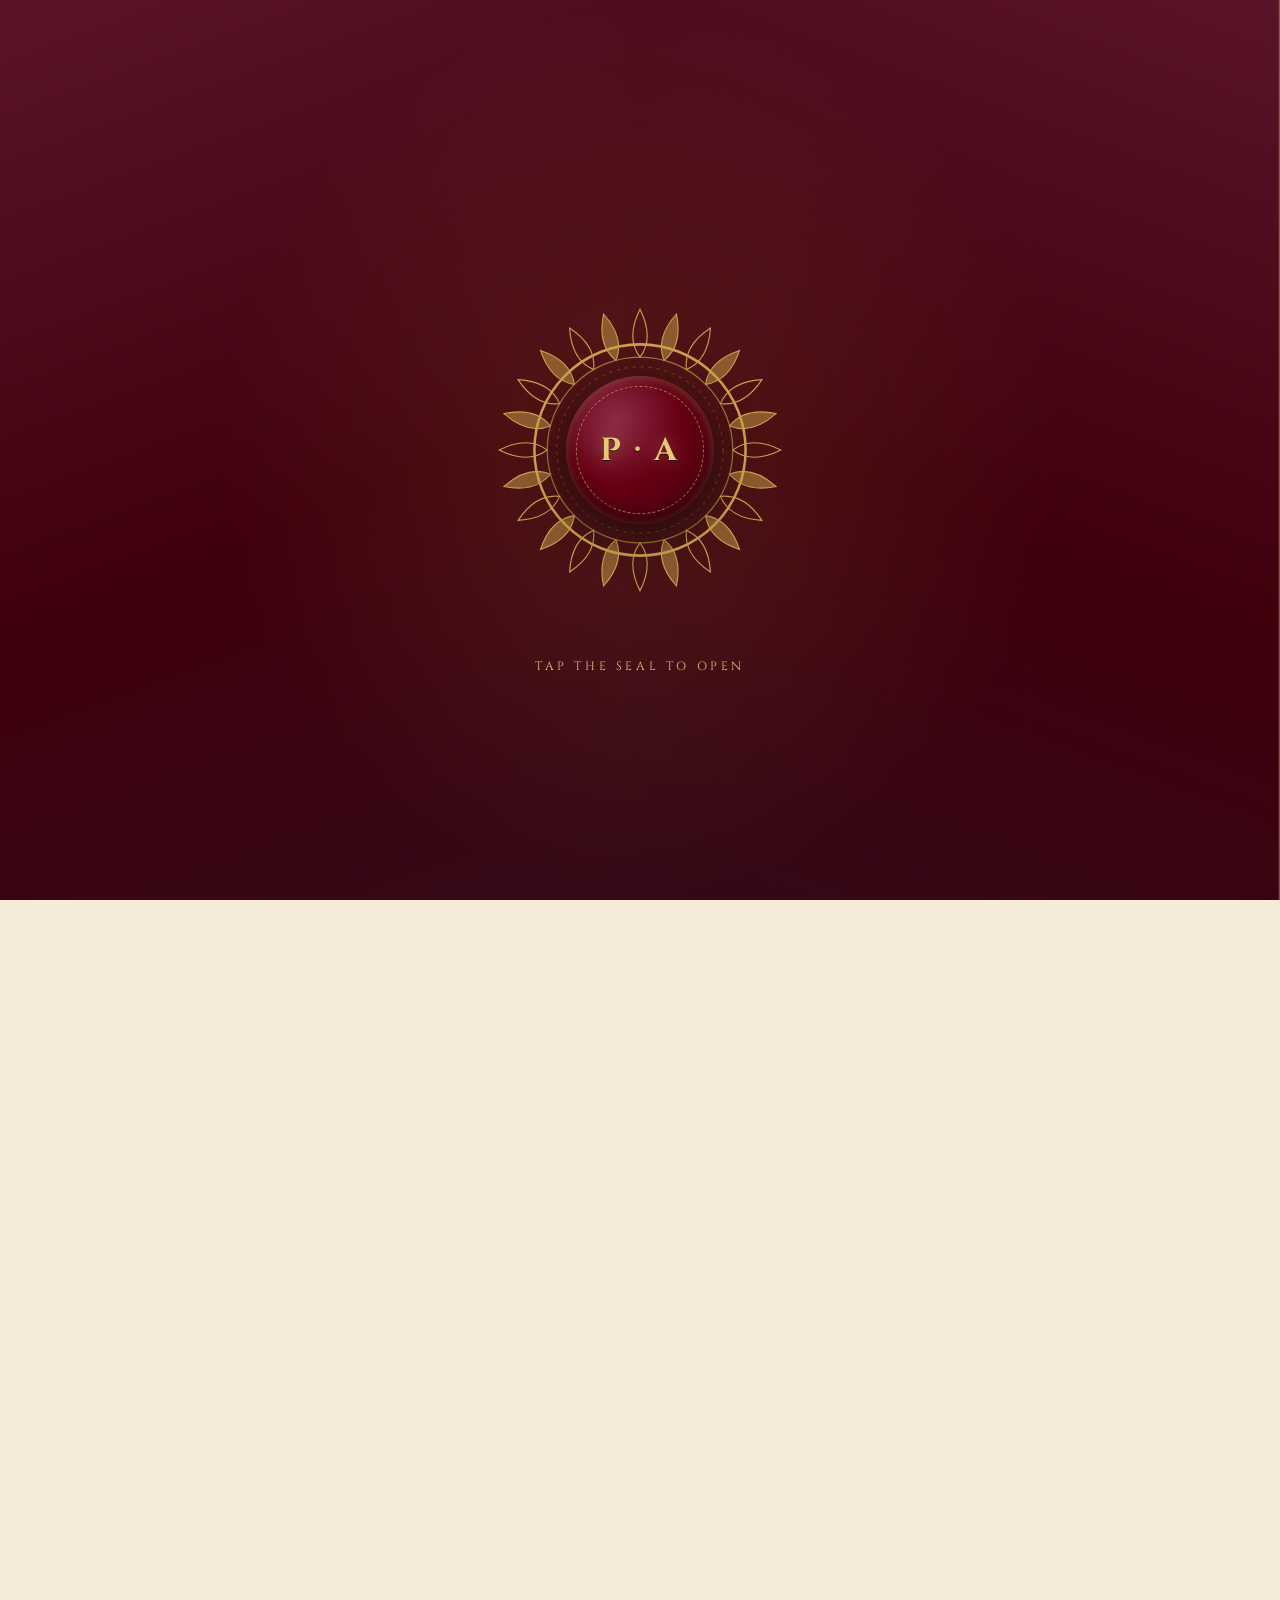
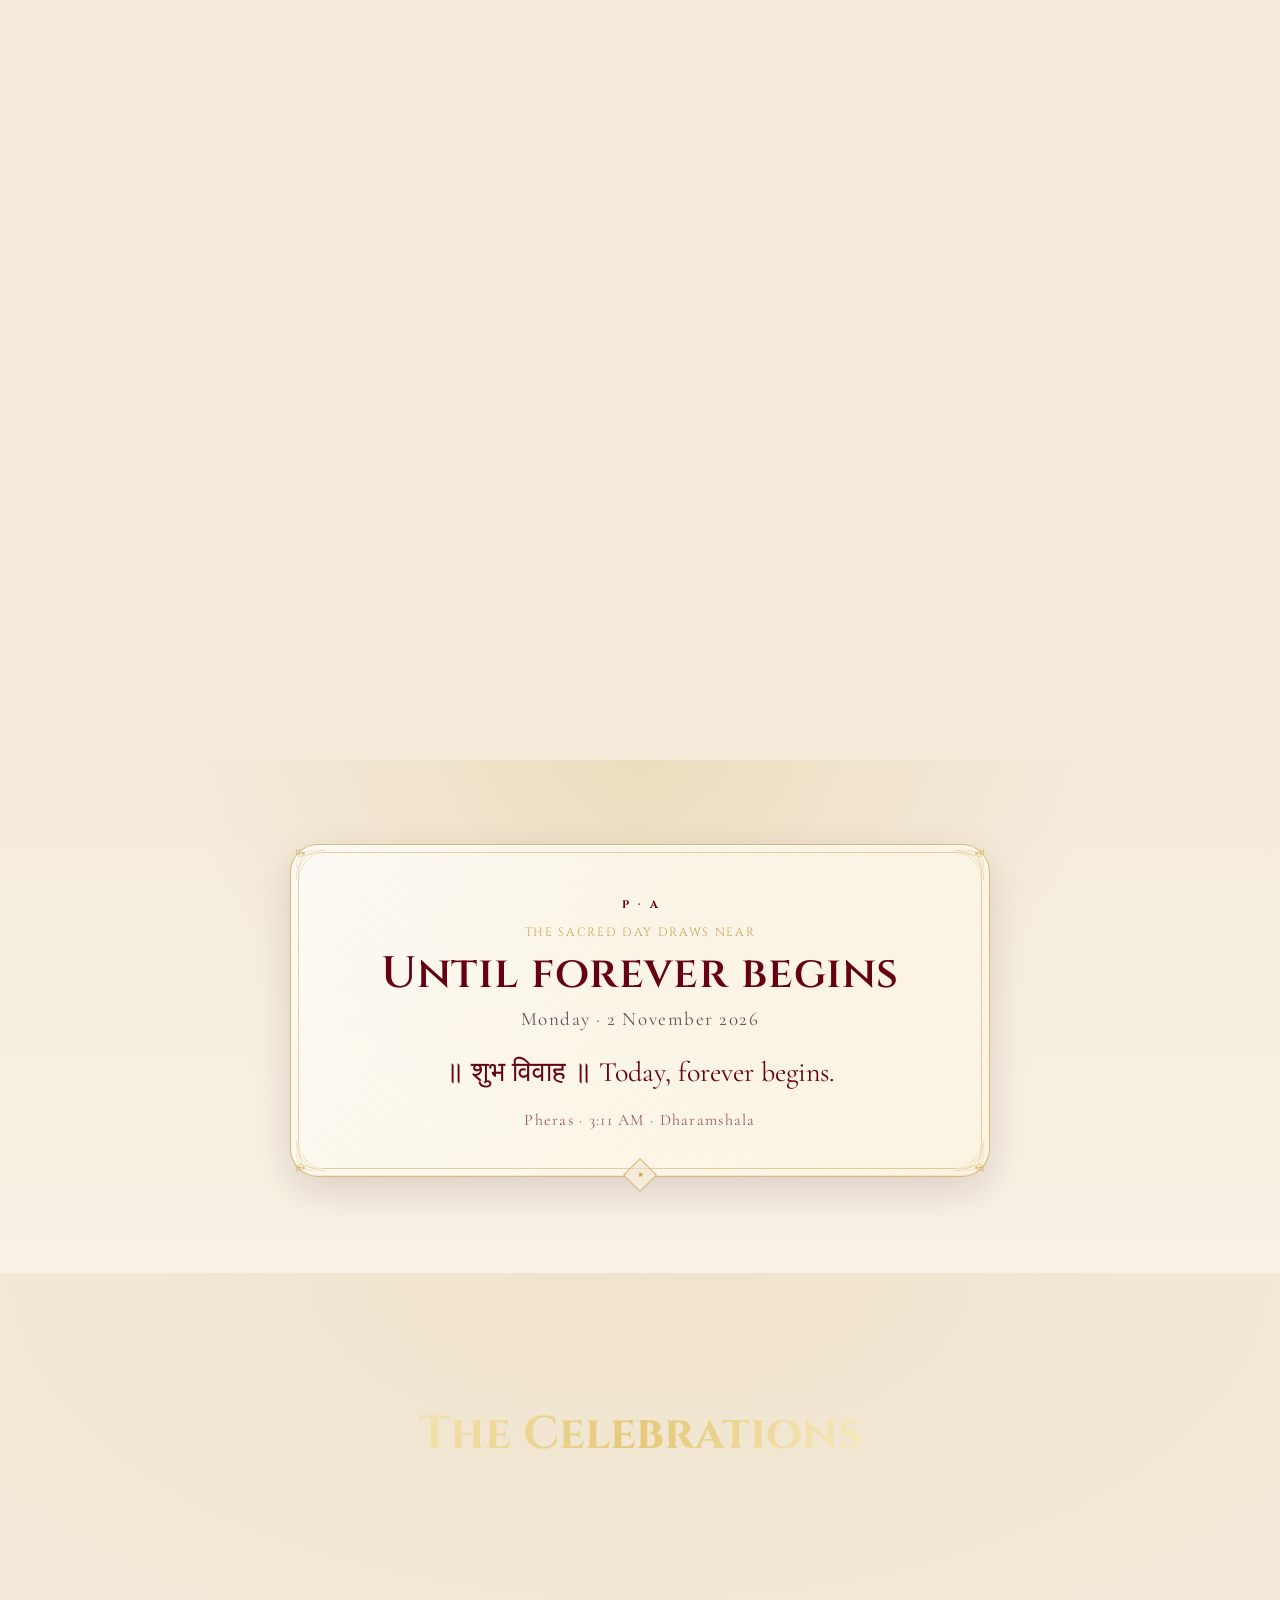
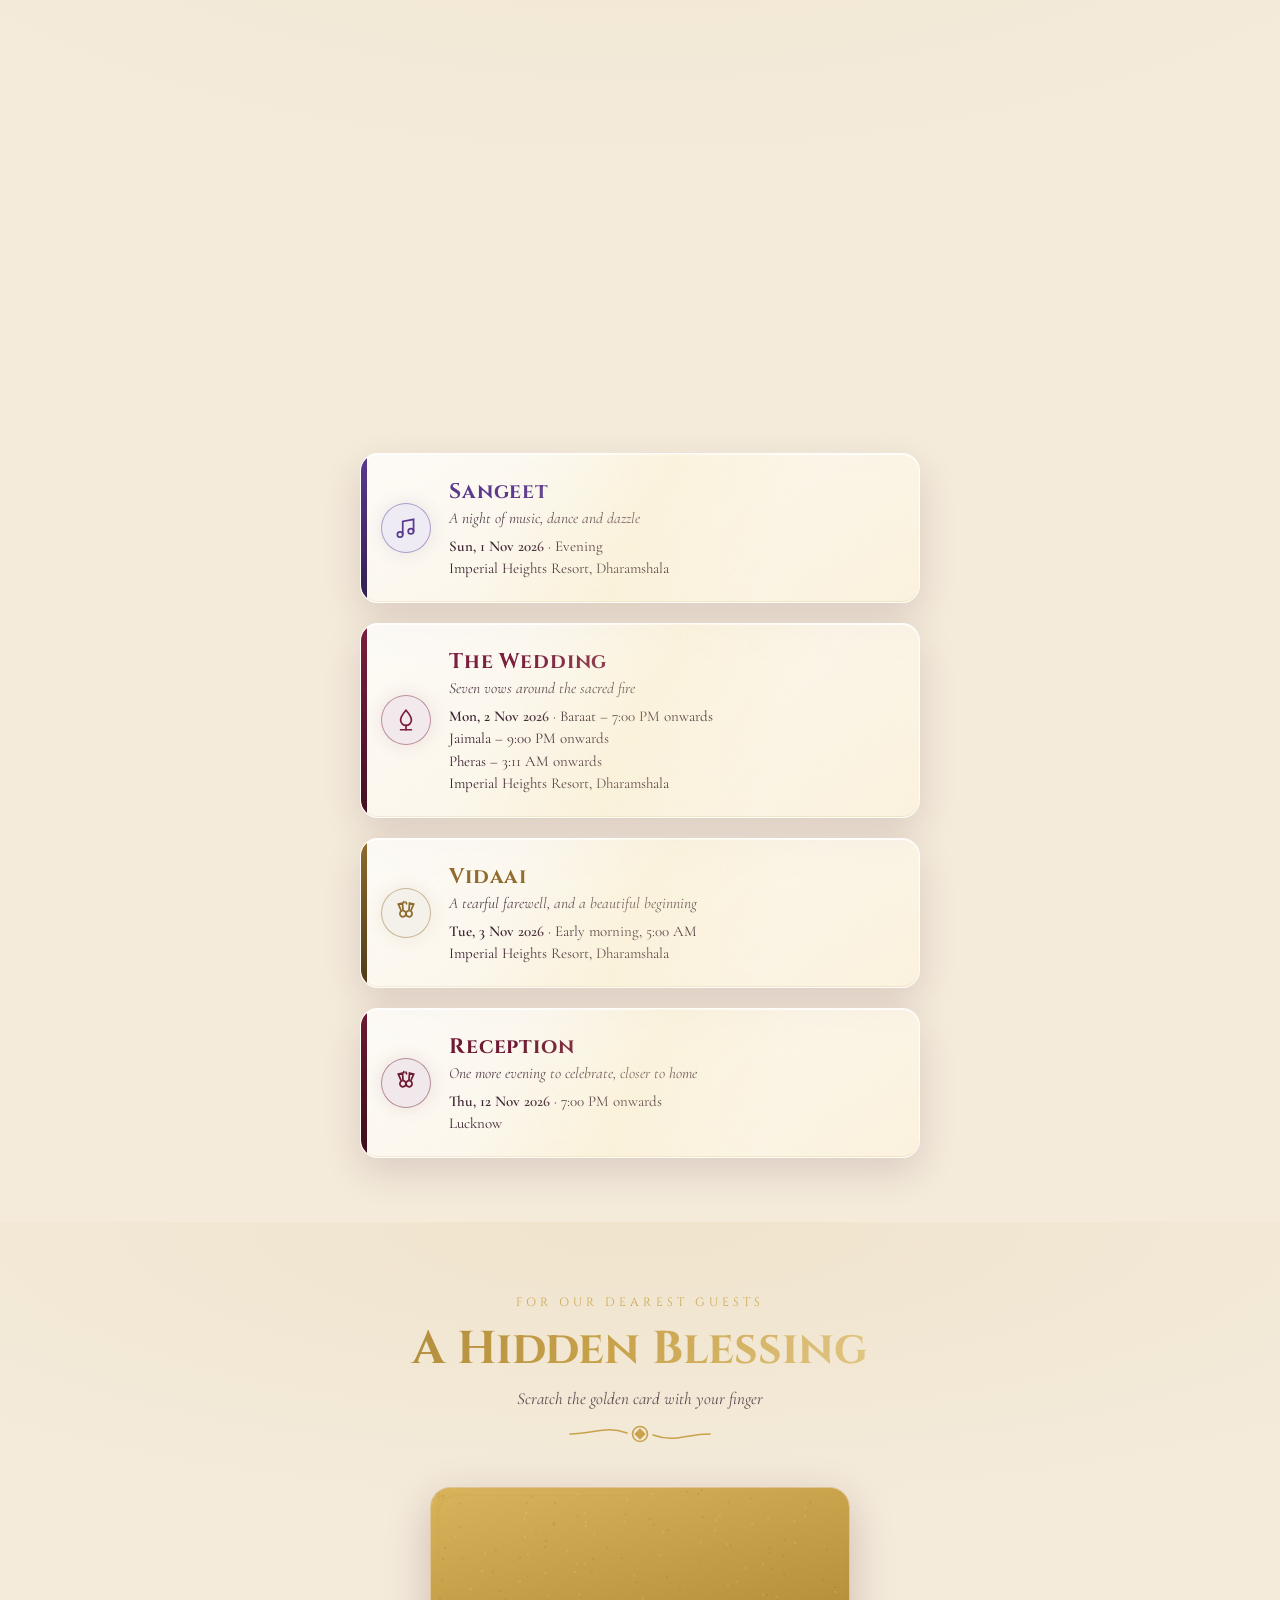
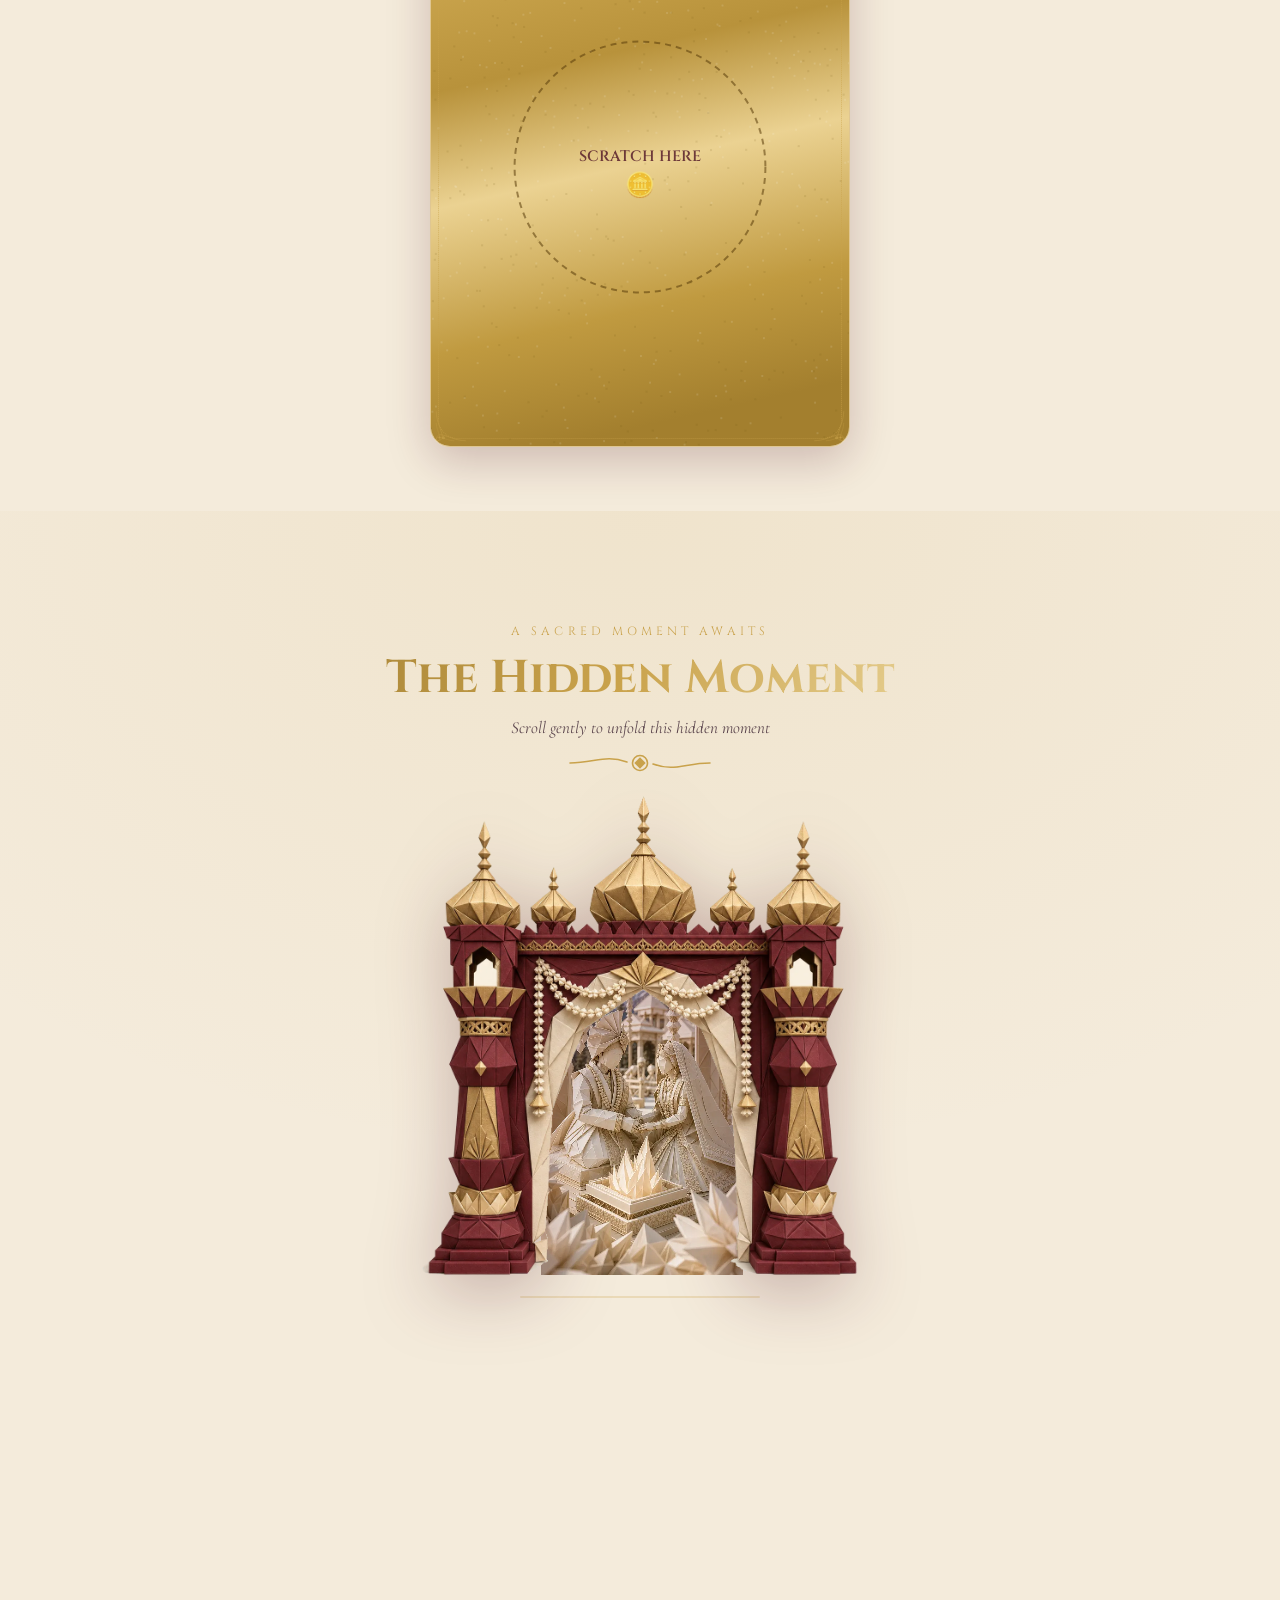
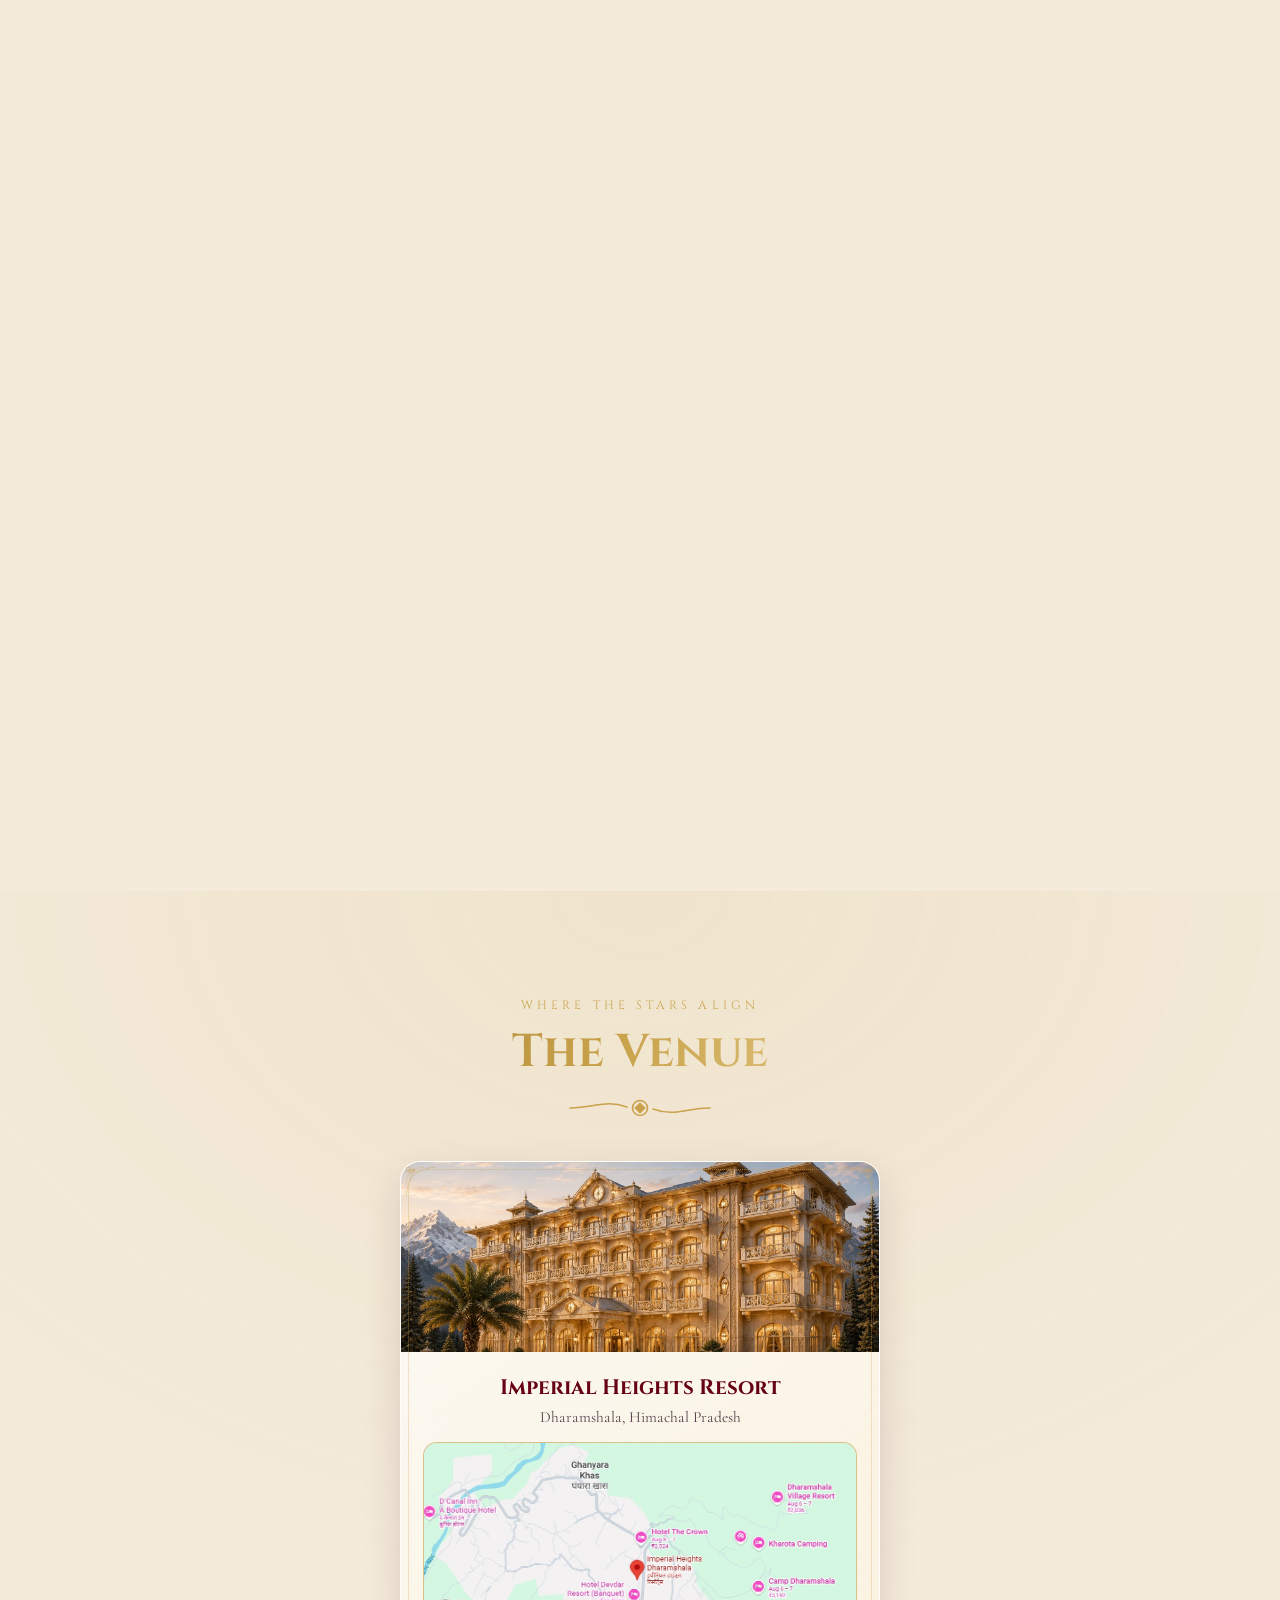
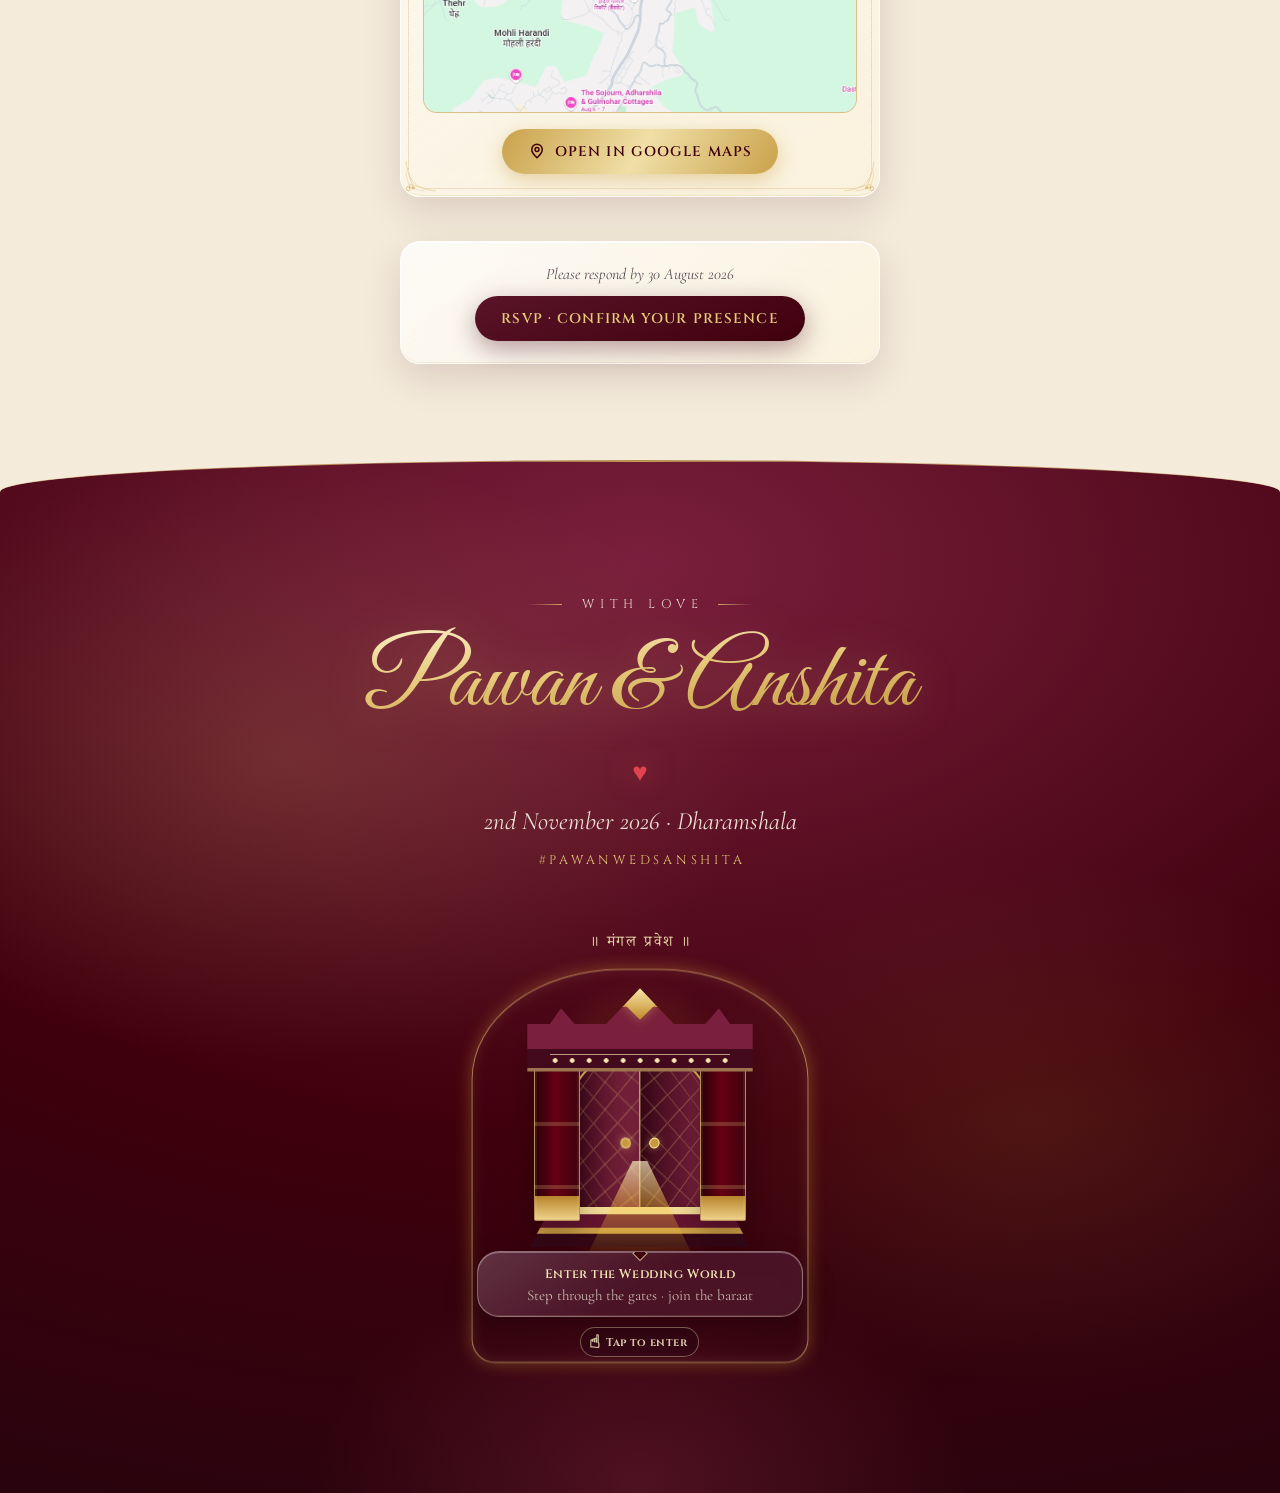
==== commit 06ebee53: "etc" ====
--- a/index.html
+++ b/index.html
@@ -97,6 +97,7 @@
       <div class="cd-cell"><span class="cd-num" id="cd-m">–</span><span class="cd-lbl">Mins</span></div>
       <div class="cd-cell"><span class="cd-num" id="cd-s">–</span><span class="cd-lbl">Secs</span></div>
     </div>
+    <p class="countdown-detail">Pheras · 3:11 AM · Dharamshala</p>
   </div>
 </section>
 
@@ -112,26 +113,6 @@
   <div id="event-cards"></div>
 </section>
 
-<!-- ═══════════════ A ROYAL AFFAIR — film ═══════════════ -->
-<section id="royal-affair">
-  <header class="sec-head">
-    <p class="eyebrow">A moment, in motion</p>
-    <h2 class="sec-title gold-foil">A Royal Affair</h2>
-  </header>
-  <div class="film-band portrait">
-    <div class="film-inner">
-      <video id="royal-affair-video" src="assets/film/royal_affair.mp4?v=2" poster="assets/film/royal_affair_poster.webp?v=2"
-        playsinline preload="none" loop></video>
-      <button type="button" id="royal-affair-play" aria-label="Play the film">
-        <svg viewBox="0 0 24 24" width="26" height="26" fill="currentColor"><path d="M8 5v14l11-7z"/></svg>
-      </button>
-      <div class="film-caption">
-        <span class="film-eyebrow">Pawan &amp; Anshita</span>
-        <span class="film-line">Together, we write our forever</span>
-      </div>
-    </div>
-  </div>
-</section>
 
 <!-- ═══════════════ BLESSINGS · SCRATCH ═══════════════ -->
 <section id="blessings">
@@ -215,8 +196,8 @@
     <p class="finale-eyebrow"><span class="fe-rule"></span>With love<span class="fe-rule"></span></p>
     <h3 class="finale-script">Pawan &amp; Anshita</h3>
     <p class="finale-heart" aria-hidden="true">♥</p>
-    <p class="finale-date"><span class="finale-date-num">2</span>nd November 2026 · Dharamshala</p>
-    <p class="finale-tag">#pawankiansh</p>
+    <p class="finale-date">2nd November 2026 · Dharamshala</p>
+    <p class="finale-tag">#PawanWedsAnshita</p>
     <div class="world-gateway" aria-labelledby="world-gateway-title">
       <p class="world-gateway-kicker" lang="hi">॥ मंगल प्रवेश ॥</p>
       <a id="world-portal-link" class="world-portal-link" href="./world/index.html"
